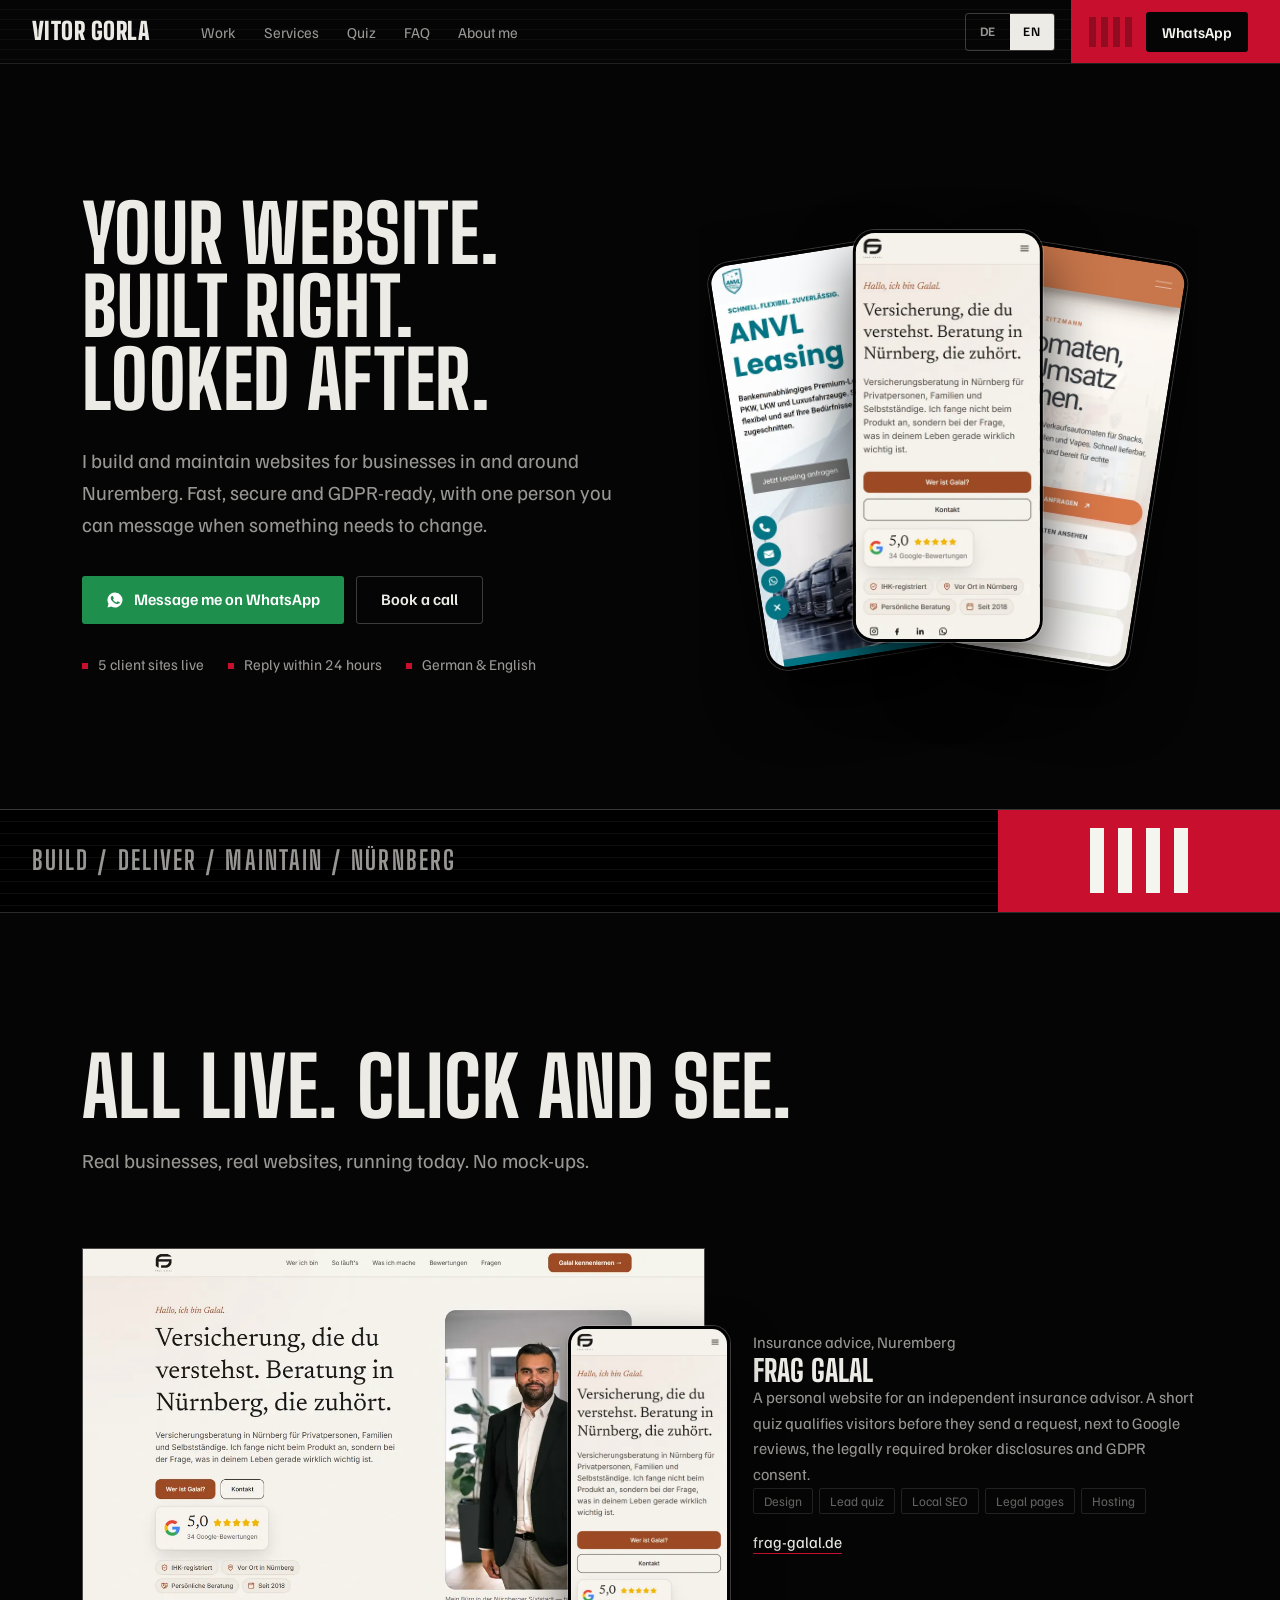
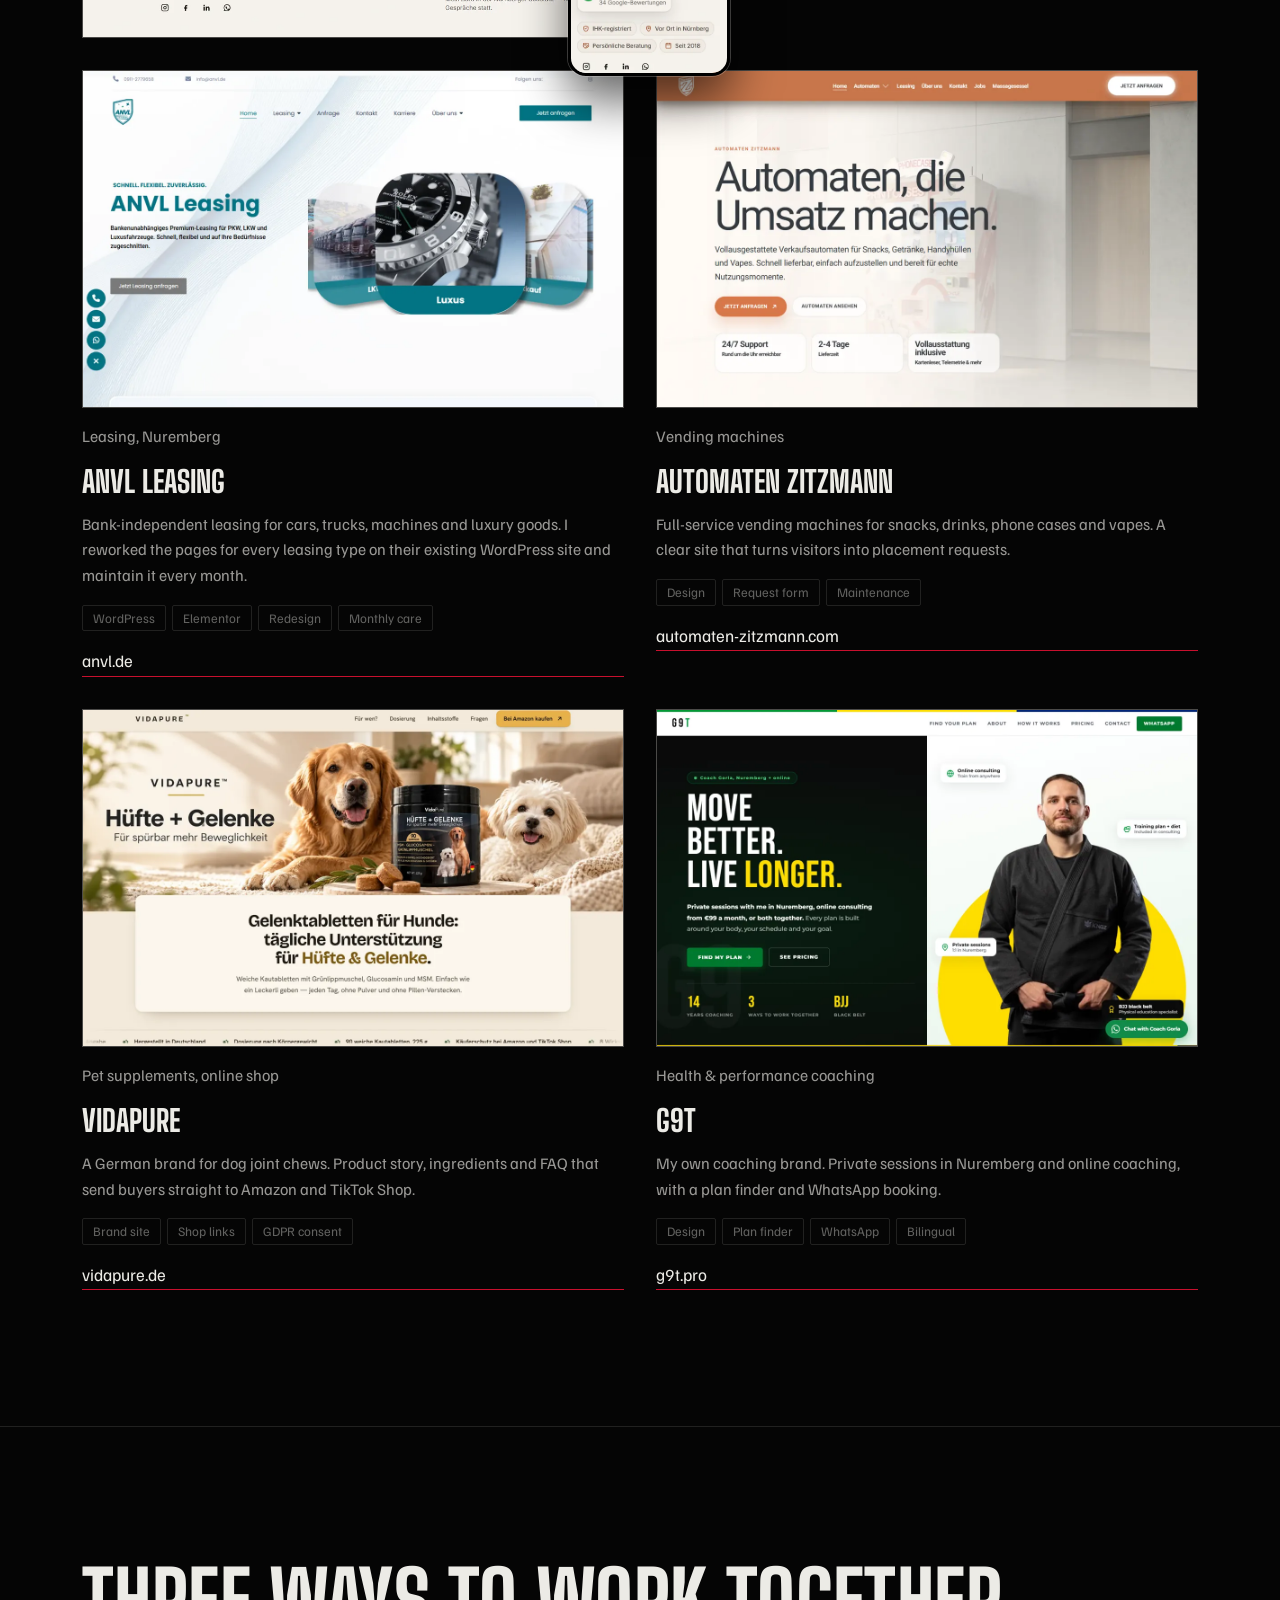
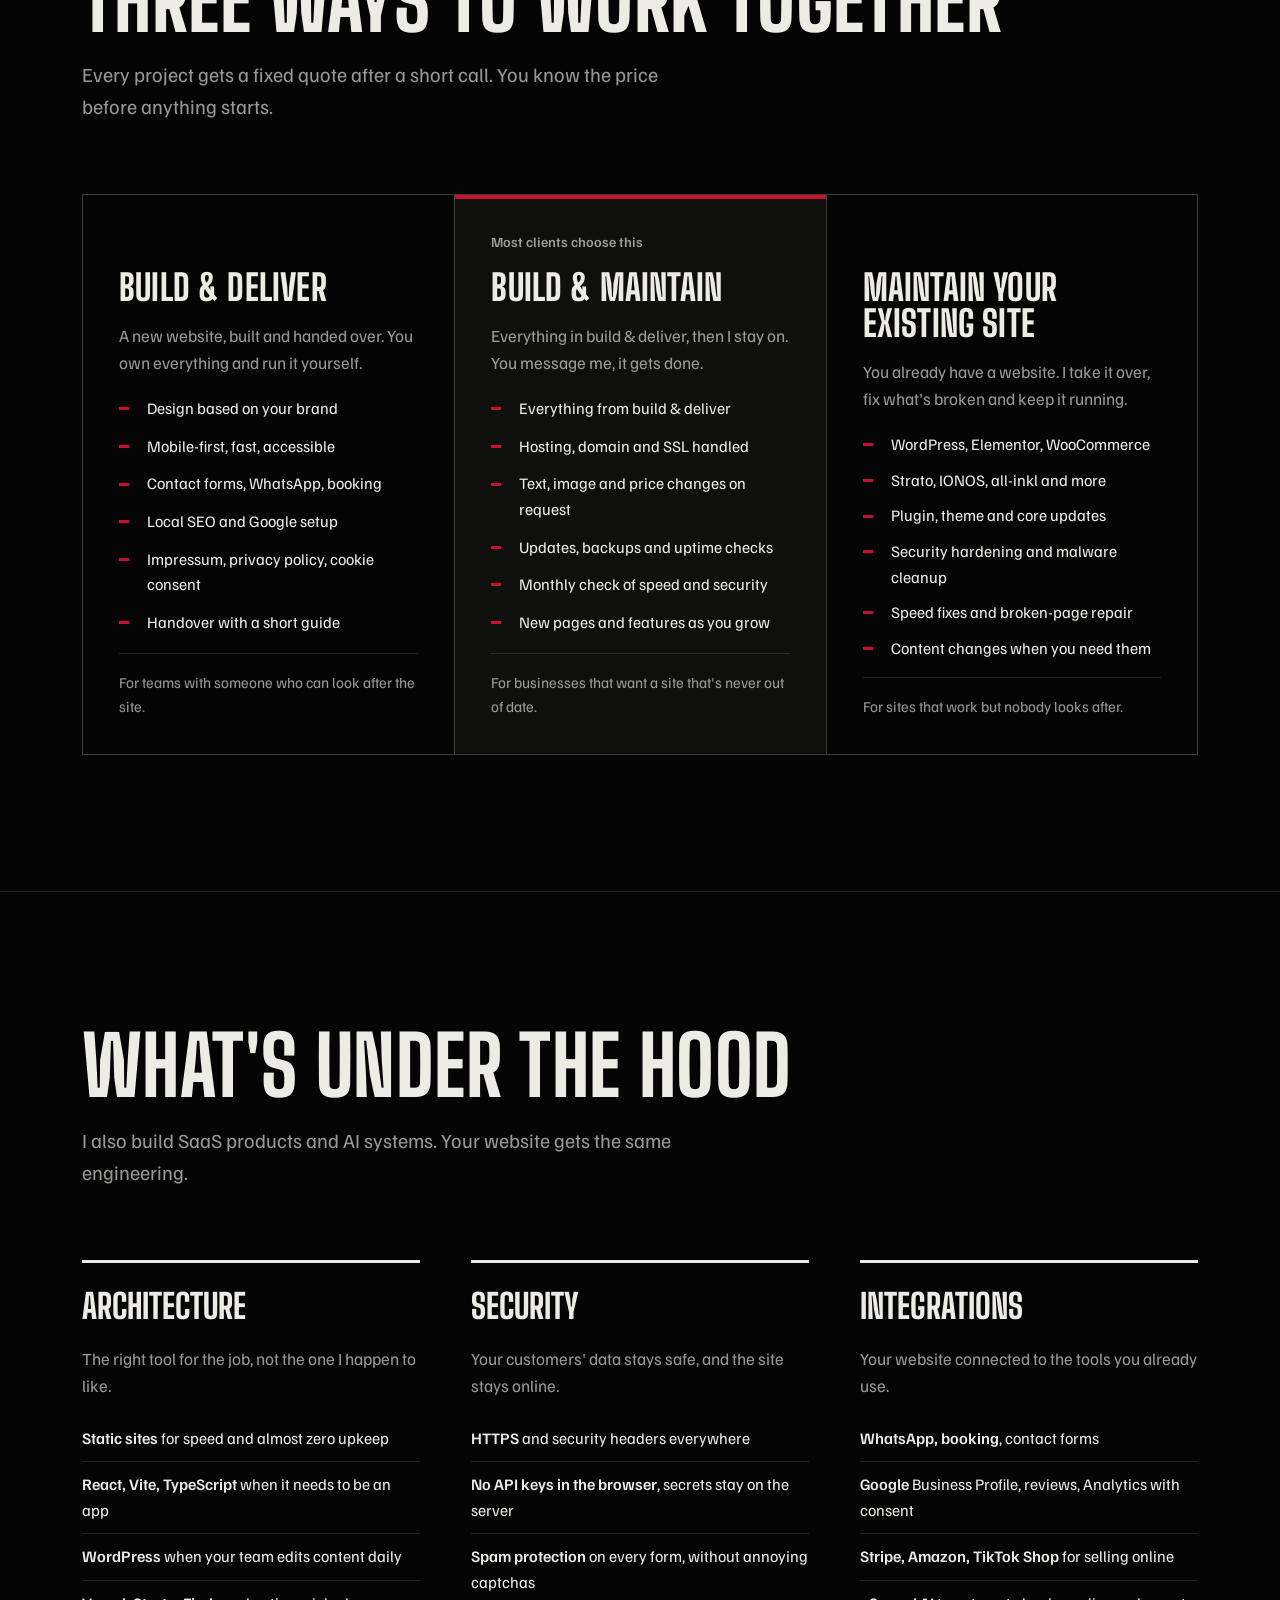
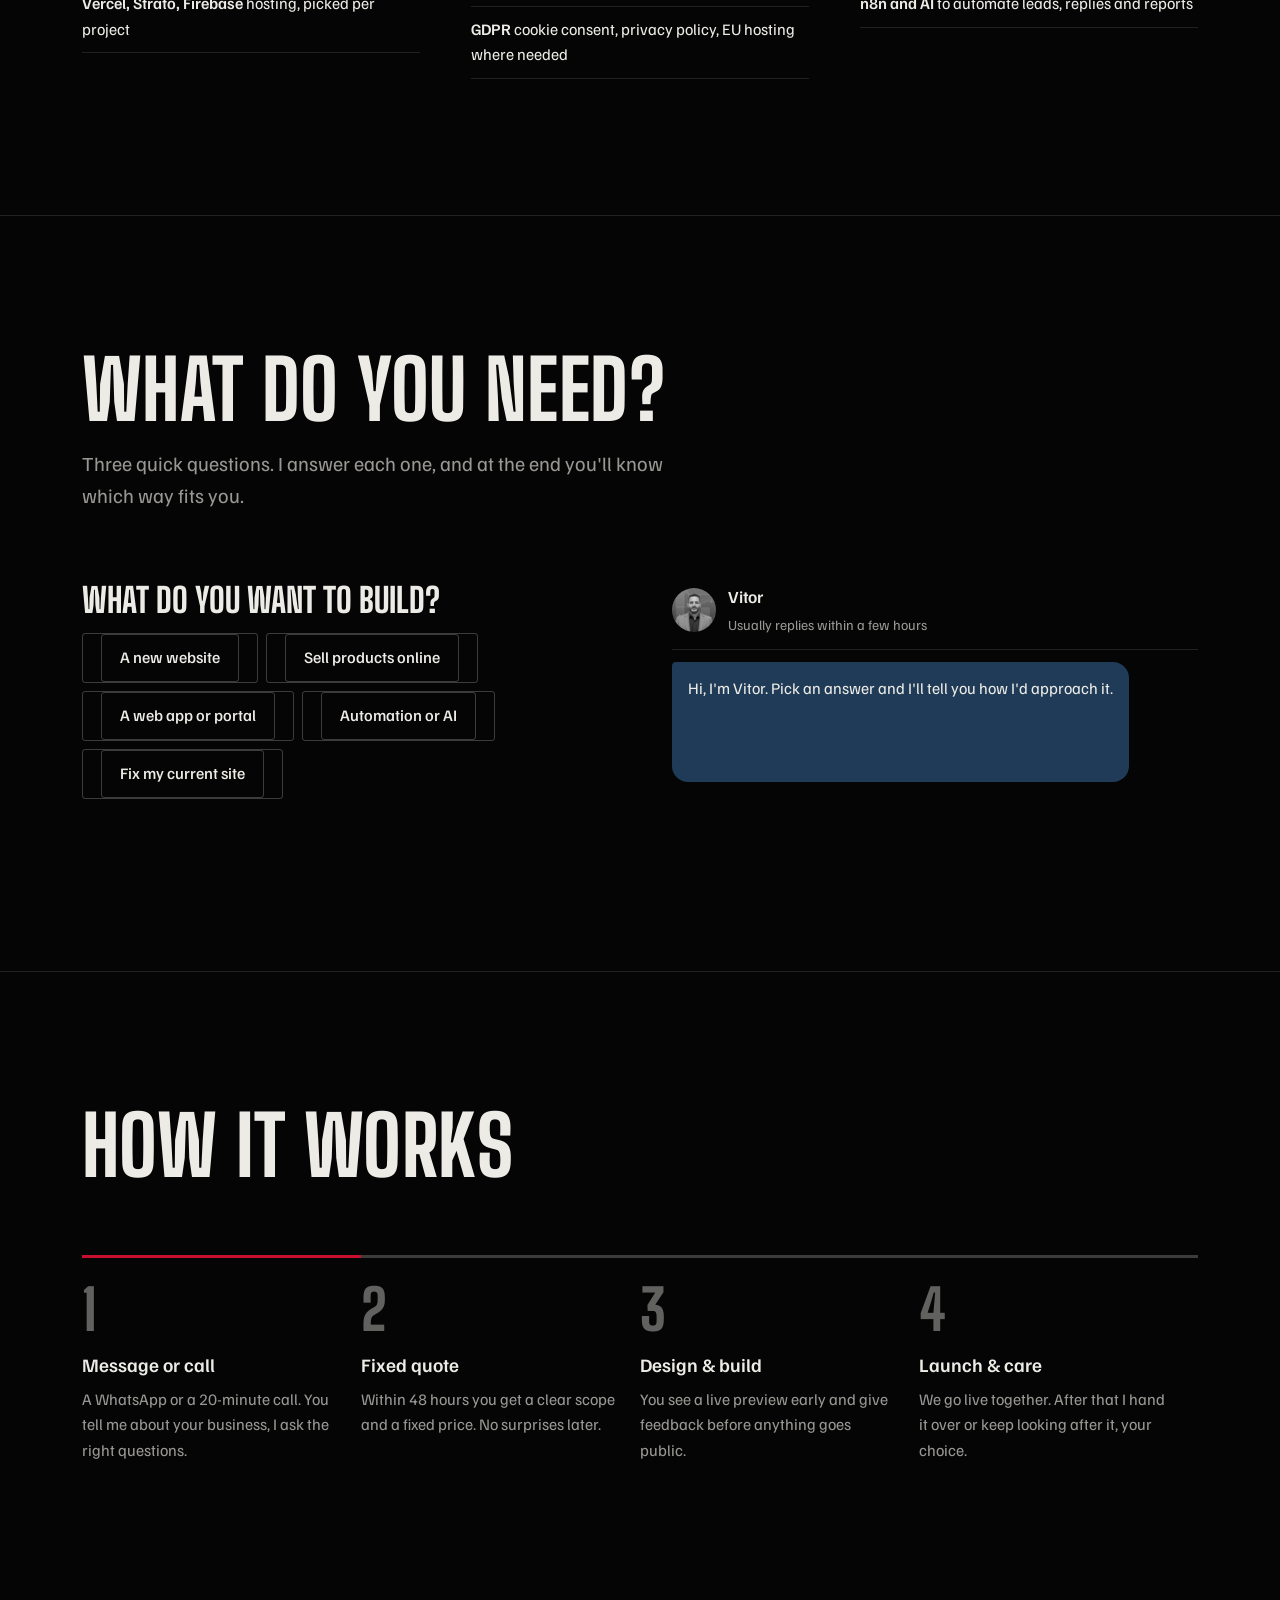
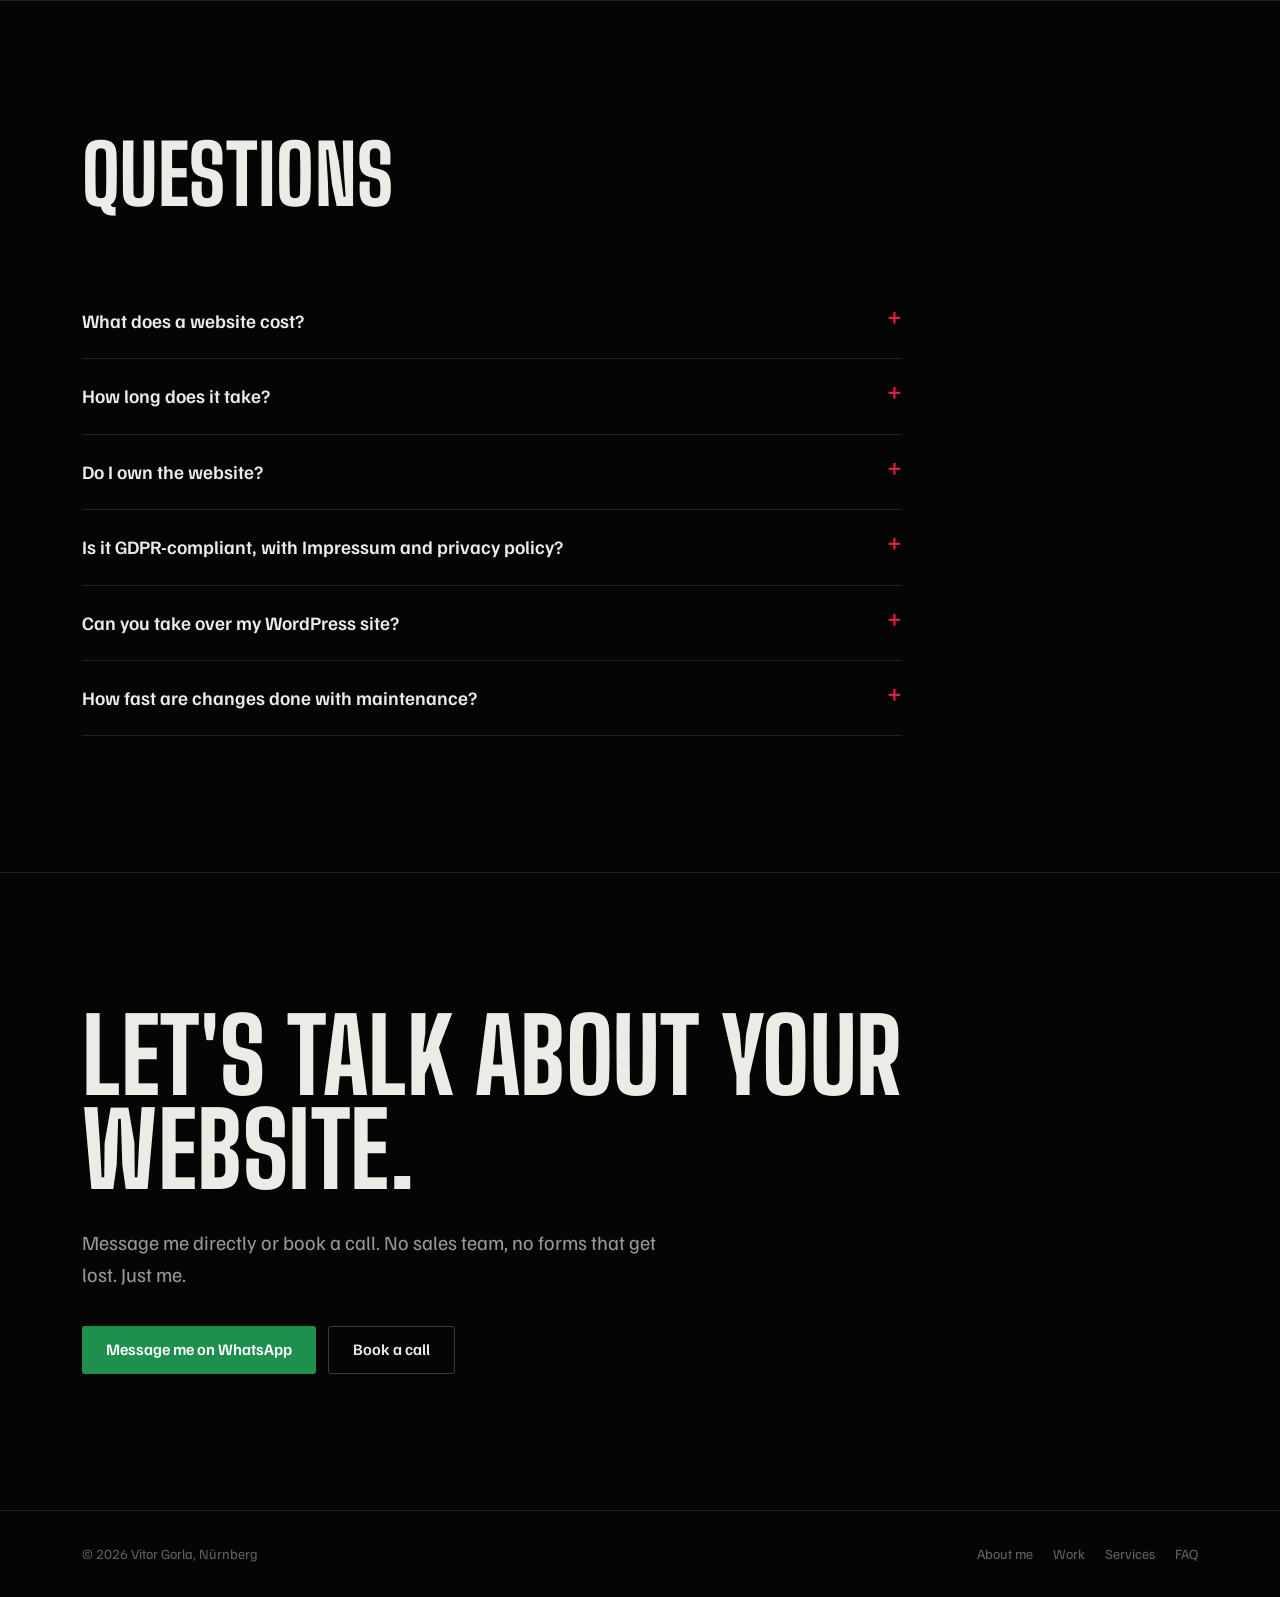
==== services.html @ 832d1bd7 "feat: black belt redesign + bilingual services page - New design system (assets/site.css): belt nav " ====
<!DOCTYPE html>
<html lang="de" data-title-en="Websites for businesses in Nuremberg · Vitor Gorla" data-title-de="Websites für Unternehmen in Nürnberg · Vitor Gorla">
<head>
  <meta charset="UTF-8">
  <meta name="viewport" content="width=device-width, initial-scale=1.0">
  <title>Websites für Unternehmen in Nürnberg · Vitor Gorla</title>
  <meta name="description" content="Webdesign, Entwicklung und Website-Wartung in Nürnberg. Neue Websites, WordPress-Betreuung, Sicherheit und Integrationen. Direkt per WhatsApp oder Call.">
  <meta property="og:title" content="Websites für Unternehmen in Nürnberg · Vitor Gorla">
  <meta property="og:description" content="Websites bauen, liefern und betreuen. Für lokale Unternehmen in und um Nürnberg.">
  <meta property="og:image" content="https://vgorla99.github.io/assets/work/galal.webp">
  <meta property="og:url" content="https://vgorla99.github.io/services.html">
  <meta name="theme-color" content="#050505">
  <link rel="icon" href="data:image/svg+xml,%3Csvg xmlns=%22http://www.w3.org/2000/svg%22 viewBox=%220 0 32 32%22%3E%3Crect width=%2232%22 height=%2232%22 fill=%22%23050505%22/%3E%3Crect x=%2218%22 width=%2214%22 height=%2232%22 fill=%22%23c8102e%22/%3E%3Crect x=%2221%22 y=%228%22 width=%223%22 height=%2216%22 fill=%22%23f5f5f0%22/%3E%3Crect x=%2226%22 y=%228%22 width=%223%22 height=%2216%22 fill=%22%23f5f5f0%22/%3E%3C/svg%3E">
  <script>try{document.documentElement.lang=localStorage.getItem('lang')||((navigator.language||'').slice(0,2)==='en'?'en':'de')}catch(_){}</script>
  <link rel="preconnect" href="https://fonts.googleapis.com">
  <link rel="preconnect" href="https://fonts.gstatic.com" crossorigin>
  <link href="https://fonts.googleapis.com/css2?family=Big+Shoulders+Display:wght@700;800;900&family=Familjen+Grotesk:wght@400;500;600&display=swap" rel="stylesheet">
  <link rel="stylesheet" href="assets/site.css">
  <script src="assets/site.js" defer></script>
  <script type="application/ld+json">
  {"@context":"https://schema.org","@type":"ProfessionalService","name":"Vitor Gorla · Webdesign & Website-Wartung","url":"https://vgorla99.github.io/services.html","image":"https://vgorla99.github.io/assets/work/galal.webp","areaServed":"Nürnberg","address":{"@type":"PostalAddress","addressLocality":"Nürnberg","addressRegion":"Bayern","addressCountry":"DE"},"founder":{"@type":"Person","name":"Vitor Gorla"},"knowsLanguage":["de","en"],"serviceType":["Webdesign","Webentwicklung","Website-Wartung","WordPress-Betreuung"]}
  </script>
</head>
<body>
<a href="#main" class="skip"><span data-l="en">Skip to content</span><span data-l="de">Zum Inhalt springen</span></a>

<header class="belt-nav">
  <div class="belt-in">
    <a href="index.html" class="logo" aria-label="Vitor Gorla, home"><span class="logo-long">Vitor Gorla</span><span class="logo-short">VG</span></a>
    <nav class="nav-links" aria-label="Main">
      <a href="#proof"><span data-l="en">Work</span><span data-l="de">Arbeiten</span></a>
      <a href="#ways"><span data-l="en">Services</span><span data-l="de">Leistungen</span></a>
      <a href="#quiz-sec">Quiz</a>
      <a href="#faq">FAQ</a>
      <a href="index.html"><span data-l="en">About me</span><span data-l="de">Über mich</span></a>
    </nav>
    <div class="nav-tools">
      <div class="lang" role="group" aria-label="Language / Sprache">
        <button type="button" data-set="de" aria-pressed="false" lang="de">DE</button>
        <button type="button" data-set="en" aria-pressed="false" lang="en">EN</button>
      </div>
      <button class="ham" id="ham" type="button" aria-expanded="false" aria-controls="mobNav" aria-label="Menu"><span></span><span></span><span></span></button>
    </div>
    <div class="bar">
      <div class="stripes" aria-hidden="true"><i></i><i></i><i></i><i></i></div>
      <a href="#contact" class="btn" data-wa>WhatsApp</a>
    </div>
  </div>
</header>

<div class="mob-nav" id="mobNav">
  <a href="#proof"><span data-l="en">Work</span><span data-l="de">Arbeiten</span></a>
  <a href="#ways"><span data-l="en">Services</span><span data-l="de">Leistungen</span></a>
  <a href="#quiz-sec">Quiz</a>
  <a href="#faq">FAQ</a>
  <a href="index.html"><span data-l="en">About me</span><span data-l="de">Über mich</span></a>
  <div class="lang" role="group" aria-label="Language / Sprache">
    <button type="button" data-set="de" aria-pressed="false" lang="de">Deutsch</button>
    <button type="button" data-set="en" aria-pressed="false" lang="en">English</button>
  </div>
</div>

<main id="main">

<!-- HERO -->
<section class="svc-hero" aria-labelledby="hero-h">
  <div class="wrap svc-hero-grid">
    <div>
      <h1 class="h1 rise" id="hero-h">
        <span><span data-l="en">Your website.</span><span data-l="de">Deine Website.</span></span>
        <span><span data-l="en">Built right.</span><span data-l="de">Richtig gebaut.</span></span>
        <span><span data-l="en">Looked after.</span><span data-l="de">Gut betreut.</span></span>
      </h1>
      <p class="lead">
        <span data-l="en">I build and maintain websites for businesses in and around Nuremberg. Fast, secure and GDPR-ready, with one person you can message when something needs to change.</span>
        <span data-l="de">Ich baue und betreue Websites für Unternehmen in und um Nürnberg. Schnell, sicher und DSGVO-konform, mit einem festen Ansprechpartner, dem du einfach schreibst, wenn sich etwas ändern soll.</span>
      </p>
      <div class="btn-row">
        <a href="#contact" class="btn btn--wa" data-wa>
          <svg viewBox="0 0 24 24" fill="currentColor" aria-hidden="true"><path d="M12 2a10 10 0 0 0-8.6 15.1L2 22l5-1.3A10 10 0 1 0 12 2Zm5.3 14.1c-.2.6-1.3 1.2-1.8 1.3-.5.1-1 .1-3.3-.8-2.8-1.1-4.5-4-4.7-4.2-.1-.2-1.1-1.5-1.1-2.9s.7-2.1 1-2.4c.3-.3.6-.3.8-.3h.6c.2 0 .4 0 .6.5l.9 2.1c.1.2.1.4 0 .6l-.4.6-.4.4c-.1.2-.3.3-.1.6.2.3.8 1.3 1.7 2.1 1.2 1 2.1 1.4 2.4 1.5.3.1.5.1.7-.1l.9-1.1c.2-.3.4-.2.7-.1l2 .9c.3.2.5.2.6.4.1.1.1.7-.1 1.3Z"/></svg>
          <span data-l="en">Message me on WhatsApp</span><span data-l="de">Schreib mir auf WhatsApp</span>
        </a>
        <a href="#contact" class="btn btn--line" data-book><span data-l="en">Book a call</span><span data-l="de">Call buchen</span></a>
      </div>
      <ul class="trust">
        <li><span data-l="en">5 client sites live</span><span data-l="de">5 Kundenseiten live</span></li>
        <li><span data-l="en">Reply within 24 hours</span><span data-l="de">Antwort in 24 Stunden</span></li>
        <li><span data-l="en">German &amp; English</span><span data-l="de">Deutsch &amp; Englisch</span></li>
      </ul>
    </div>
    <div class="fan" aria-hidden="true">
      <figure><img src="assets/work/anvl-m.webp" alt="" width="390" height="844"></figure>
      <figure><img src="assets/work/galal-m.webp" alt="" width="390" height="844"></figure>
      <figure><img src="assets/work/zitzmann-m.webp" alt="" width="390" height="844"></figure>
    </div>
  </div>
</section>

<div class="band" aria-hidden="true">
  <span class="band-text"><span data-l="en">Build / Deliver / Maintain / Nürnberg</span><span data-l="de">Bauen / Liefern / Betreuen / Nürnberg</span></span>
  <span class="band-bar"><i></i><i></i><i></i><i></i></span>
</div>

<!-- PROOF -->
<section class="sec" id="proof" aria-labelledby="proof-h">
  <div class="wrap">
    <div class="sec-head">
      <h2 class="h2" id="proof-h"><span data-l="en">All live. Click and see.</span><span data-l="de">Alles live. Klick rein.</span></h2>
      <p class="lead"><span data-l="en">Real businesses, real websites, running today. No mock-ups.</span><span data-l="de">Echte Unternehmen, echte Websites, heute online. Keine Mock-ups.</span></p>
    </div>

    <div class="proof">
      <article class="case case--wide">
        <a href="https://frag-galal.de" target="_blank" rel="noopener noreferrer" class="shot" aria-label="frag-galal.de (opens in a new tab)">
          <div class="shot-frame"><img src="assets/work/galal.webp" alt="frag-galal.de: Versicherung, die du verstehst. Beratung in Nürnberg, die zuhört." width="1200" height="750" loading="lazy"></div>
          <div class="shot-phone"><img src="assets/work/galal-m.webp" alt="" width="390" height="844" loading="lazy"></div>
        </a>
        <div>
          <p class="case-meta"><span data-l="en">Insurance advice, Nuremberg</span><span data-l="de">Versicherungsberatung, Nürnberg</span></p>
          <h3>Frag Galal</h3>
          <p><span data-l="en">A personal website for an independent insurance advisor. A short quiz qualifies visitors before they send a request, next to Google reviews, the legally required broker disclosures and GDPR consent.</span><span data-l="de">Eine persönliche Website für einen Versicherungsberater. Ein kurzes Quiz qualifiziert Besucher, bevor sie anfragen, dazu Google-Bewertungen, die Pflichtangaben für Vermittler und DSGVO-Consent.</span></p>
          <ul class="case-did"><li>Design</li><li><span data-l="en">Lead quiz</span><span data-l="de">Lead-Quiz</span></li><li>Local SEO</li><li><span data-l="en">Legal pages</span><span data-l="de">Rechtstexte</span></li><li>Hosting</li></ul>
          <p style="margin-top:16px"><a href="https://frag-galal.de" target="_blank" rel="noopener noreferrer" class="text-link">frag-galal.de</a></p>
        </div>
      </article>

      <article class="case">
        <a href="https://www.anvl.de" target="_blank" rel="noopener noreferrer" aria-label="anvl.de (opens in a new tab)">
          <div class="shot-frame"><img src="assets/work/anvl.webp" alt="anvl.de: ANVL Leasing, schnell, flexibel, zuverlässig" width="1200" height="750" loading="lazy"></div>
        </a>
        <p class="case-meta"><span data-l="en">Leasing, Nuremberg</span><span data-l="de">Leasing, Nürnberg</span></p>
        <h3>ANVL Leasing</h3>
        <p><span data-l="en">Bank-independent leasing for cars, trucks, machines and luxury goods. I reworked the pages for every leasing type on their existing WordPress site and maintain it every month.</span><span data-l="de">Bankenunabhängiges Leasing für PKW, LKW, Maschinen und Luxusgüter. Ich habe die Seiten für jede Leasingart auf ihrer bestehenden WordPress-Seite überarbeitet und betreue sie monatlich.</span></p>
        <ul class="case-did"><li>WordPress</li><li>Elementor</li><li>Redesign</li><li><span data-l="en">Monthly care</span><span data-l="de">Monatliche Wartung</span></li></ul>
        <a href="https://www.anvl.de" target="_blank" rel="noopener noreferrer" class="text-link">anvl.de</a>
      </article>

      <article class="case">
        <a href="https://www.automaten-zitzmann.com" target="_blank" rel="noopener noreferrer" aria-label="automaten-zitzmann.com (opens in a new tab)">
          <div class="shot-frame"><img src="assets/work/zitzmann.webp" alt="automaten-zitzmann.com: Automaten, die Umsatz machen" width="1200" height="750" loading="lazy"></div>
        </a>
        <p class="case-meta"><span data-l="en">Vending machines</span><span data-l="de">Verkaufsautomaten</span></p>
        <h3>Automaten Zitzmann</h3>
        <p><span data-l="en">Full-service vending machines for snacks, drinks, phone cases and vapes. A clear site that turns visitors into placement requests.</span><span data-l="de">Vollausgestattete Verkaufsautomaten für Snacks, Getränke, Handyhüllen und Vapes. Eine klare Seite, die Besucher zu Standort-Anfragen macht.</span></p>
        <ul class="case-did"><li>Design</li><li><span data-l="en">Request form</span><span data-l="de">Anfrageformular</span></li><li><span data-l="en">Maintenance</span><span data-l="de">Wartung</span></li></ul>
        <a href="https://www.automaten-zitzmann.com" target="_blank" rel="noopener noreferrer" class="text-link">automaten-zitzmann.com</a>
      </article>

      <article class="case">
        <a href="https://vidapure.de" target="_blank" rel="noopener noreferrer" aria-label="vidapure.de (opens in a new tab)">
          <div class="shot-frame"><img src="assets/work/vidapure.webp" alt="vidapure.de: Hüfte und Gelenke, Gelenktabletten für Hunde" width="1200" height="750" loading="lazy"></div>
        </a>
        <p class="case-meta"><span data-l="en">Pet supplements, online shop</span><span data-l="de">Tierbedarf, Onlinehandel</span></p>
        <h3>VidaPure</h3>
        <p><span data-l="en">A German brand for dog joint chews. Product story, ingredients and FAQ that send buyers straight to Amazon and TikTok Shop.</span><span data-l="de">Eine deutsche Marke für Gelenk-Kautabletten für Hunde. Produktstory, Inhaltsstoffe und FAQ, die Käufer direkt zu Amazon und TikTok Shop führen.</span></p>
        <ul class="case-did"><li><span data-l="en">Brand site</span><span data-l="de">Markenseite</span></li><li><span data-l="en">Shop links</span><span data-l="de">Shop-Anbindung</span></li><li><span data-l="en">GDPR consent</span><span data-l="de">DSGVO-Consent</span></li></ul>
        <a href="https://vidapure.de" target="_blank" rel="noopener noreferrer" class="text-link">vidapure.de</a>
      </article>

      <article class="case">
        <a href="https://g9t.pro" target="_blank" rel="noopener noreferrer" aria-label="g9t.pro (opens in a new tab)">
          <div class="shot-frame"><img src="assets/work/g9t.webp" alt="g9t.pro: Move better. Live longer." width="1200" height="750" loading="lazy"></div>
        </a>
        <p class="case-meta"><span data-l="en">Health &amp; performance coaching</span><span data-l="de">Gesundheits- &amp; Performance-Coaching</span></p>
        <h3>G9T</h3>
        <p><span data-l="en">My own coaching brand. Private sessions in Nuremberg and online coaching, with a plan finder and WhatsApp booking.</span><span data-l="de">Meine eigene Coaching-Marke. Personal Training in Nürnberg und Online-Coaching, mit Plan-Finder und Buchung per WhatsApp.</span></p>
        <ul class="case-did"><li>Design</li><li><span data-l="en">Plan finder</span><span data-l="de">Plan-Finder</span></li><li>WhatsApp</li><li><span data-l="en">Bilingual</span><span data-l="de">Zweisprachig</span></li></ul>
        <a href="https://g9t.pro" target="_blank" rel="noopener noreferrer" class="text-link">g9t.pro</a>
      </article>
    </div>
  </div>
</section>

<!-- THREE WAYS TO WORK -->
<section class="sec" id="ways" aria-labelledby="ways-h">
  <div class="wrap">
    <div class="sec-head">
      <h2 class="h2" id="ways-h"><span data-l="en">Three ways to work together</span><span data-l="de">Drei Wege der Zusammenarbeit</span></h2>
      <p class="lead"><span data-l="en">Every project gets a fixed quote after a short call. You know the price before anything starts.</span><span data-l="de">Jedes Projekt bekommt nach einem kurzen Call ein festes Angebot. Du kennst den Preis, bevor es losgeht.</span></p>
    </div>
    <div class="ways">
      <article class="way">
        <p class="way-tag"></p>
        <h3 class="h3"><span data-l="en">Build &amp; deliver</span><span data-l="de">Bauen &amp; übergeben</span></h3>
        <p><span data-l="en">A new website, built and handed over. You own everything and run it yourself.</span><span data-l="de">Eine neue Website, gebaut und übergeben. Alles gehört dir, du betreibst sie selbst.</span></p>
        <ul>
          <li><span data-l="en">Design based on your brand</span><span data-l="de">Design passend zu deiner Marke</span></li>
          <li><span data-l="en">Mobile-first, fast, accessible</span><span data-l="de">Mobil zuerst, schnell, barrierearm</span></li>
          <li><span data-l="en">Contact forms, WhatsApp, booking</span><span data-l="de">Kontaktformulare, WhatsApp, Buchung</span></li>
          <li><span data-l="en">Local SEO and Google setup</span><span data-l="de">Local SEO und Google-Einrichtung</span></li>
          <li><span data-l="en">Impressum, privacy policy, cookie consent</span><span data-l="de">Impressum, Datenschutz, Cookie-Consent</span></li>
          <li><span data-l="en">Handover with a short guide</span><span data-l="de">Übergabe mit kurzer Anleitung</span></li>
        </ul>
        <p class="way-for"><span data-l="en">For teams with someone who can look after the site.</span><span data-l="de">Für Teams, in denen sich jemand um die Seite kümmern kann.</span></p>
      </article>
      <article class="way way--main">
        <p class="way-tag"><span data-l="en">Most clients choose this</span><span data-l="de">Wählen die meisten Kunden</span></p>
        <h3 class="h3"><span data-l="en">Build &amp; maintain</span><span data-l="de">Bauen &amp; betreuen</span></h3>
        <p><span data-l="en">Everything in build &amp; deliver, then I stay on. You message me, it gets done.</span><span data-l="de">Alles aus Bauen &amp; übergeben, danach bleibe ich dran. Du schreibst mir, es wird erledigt.</span></p>
        <ul>
          <li><span data-l="en">Everything from build &amp; deliver</span><span data-l="de">Alles aus Bauen &amp; übergeben</span></li>
          <li><span data-l="en">Hosting, domain and SSL handled</span><span data-l="de">Hosting, Domain und SSL inklusive</span></li>
          <li><span data-l="en">Text, image and price changes on request</span><span data-l="de">Text-, Bild- und Preisänderungen auf Zuruf</span></li>
          <li><span data-l="en">Updates, backups and uptime checks</span><span data-l="de">Updates, Backups und Uptime-Monitoring</span></li>
          <li><span data-l="en">Monthly check of speed and security</span><span data-l="de">Monatlicher Check von Speed und Sicherheit</span></li>
          <li><span data-l="en">New pages and features as you grow</span><span data-l="de">Neue Seiten und Funktionen, wenn du wächst</span></li>
        </ul>
        <p class="way-for"><span data-l="en">For businesses that want a site that's never out of date.</span><span data-l="de">Für Unternehmen, deren Seite nie veraltet sein soll.</span></p>
      </article>
      <article class="way">
        <p class="way-tag"></p>
        <h3 class="h3"><span data-l="en">Maintain your existing site</span><span data-l="de">Bestehende Seite betreuen</span></h3>
        <p><span data-l="en">You already have a website. I take it over, fix what's broken and keep it running.</span><span data-l="de">Du hast schon eine Website. Ich übernehme sie, repariere, was kaputt ist, und halte sie am Laufen.</span></p>
        <ul>
          <li>WordPress, Elementor, WooCommerce</li>
          <li><span data-l="en">Strato, IONOS, all-inkl and more</span><span data-l="de">Strato, IONOS, all-inkl und mehr</span></li>
          <li><span data-l="en">Plugin, theme and core updates</span><span data-l="de">Plugin-, Theme- und Core-Updates</span></li>
          <li><span data-l="en">Security hardening and malware cleanup</span><span data-l="de">Absicherung und Malware-Bereinigung</span></li>
          <li><span data-l="en">Speed fixes and broken-page repair</span><span data-l="de">Speed-Optimierung und Fehlerbehebung</span></li>
          <li><span data-l="en">Content changes when you need them</span><span data-l="de">Inhaltsänderungen, wann du sie brauchst</span></li>
        </ul>
        <p class="way-for"><span data-l="en">For sites that work but nobody looks after.</span><span data-l="de">Für Seiten, die laufen, um die sich aber keiner kümmert.</span></p>
      </article>
    </div>
  </div>
</section>

<!-- KNOW-HOW -->
<section class="sec" id="knowhow" aria-labelledby="know-h">
  <div class="wrap">
    <div class="sec-head">
      <h2 class="h2" id="know-h"><span data-l="en">What's under the hood</span><span data-l="de">Was unter der Haube steckt</span></h2>
      <p class="lead"><span data-l="en">I also build SaaS products and AI systems. Your website gets the same engineering.</span><span data-l="de">Ich baue auch SaaS-Produkte und KI-Systeme. Deine Website bekommt dieselbe Technik.</span></p>
    </div>
    <div class="know">
      <div>
        <h3><span data-l="en">Architecture</span><span data-l="de">Architektur</span></h3>
        <p><span data-l="en">The right tool for the job, not the one I happen to like.</span><span data-l="de">Das richtige Werkzeug für den Job, nicht das, das ich zufällig mag.</span></p>
        <ul>
          <li><b><span data-l="en">Static sites</span><span data-l="de">Statische Seiten</span></b> <span data-l="en">for speed and almost zero upkeep</span><span data-l="de">für Tempo und fast null Pflegeaufwand</span></li>
          <li><b>React, Vite, TypeScript</b> <span data-l="en">when it needs to be an app</span><span data-l="de">wenn es eine App sein muss</span></li>
          <li><b>WordPress</b> <span data-l="en">when your team edits content daily</span><span data-l="de">wenn dein Team täglich Inhalte pflegt</span></li>
          <li><b>Vercel, Strato, Firebase</b> <span data-l="en">hosting, picked per project</span><span data-l="de">Hosting, passend zum Projekt</span></li>
        </ul>
      </div>
      <div>
        <h3><span data-l="en">Security</span><span data-l="de">Sicherheit</span></h3>
        <p><span data-l="en">Your customers' data stays safe, and the site stays online.</span><span data-l="de">Die Daten deiner Kunden bleiben sicher und die Seite bleibt online.</span></p>
        <ul>
          <li><b>HTTPS</b> <span data-l="en">and security headers everywhere</span><span data-l="de">und Security-Header überall</span></li>
          <li><b><span data-l="en">No API keys in the browser</span><span data-l="de">Keine API-Keys im Browser</span></b>, <span data-l="en">secrets stay on the server</span><span data-l="de">Secrets bleiben auf dem Server</span></li>
          <li><b><span data-l="en">Spam protection</span><span data-l="de">Spamschutz</span></b> <span data-l="en">on every form, without annoying captchas</span><span data-l="de">auf jedem Formular, ohne nervige Captchas</span></li>
          <li><b><span data-l="en">GDPR</span><span data-l="de">DSGVO</span></b> <span data-l="en">cookie consent, privacy policy, EU hosting where needed</span><span data-l="de">Cookie-Consent, Datenschutz, EU-Hosting wo nötig</span></li>
        </ul>
      </div>
      <div>
        <h3><span data-l="en">Integrations</span><span data-l="de">Integrationen</span></h3>
        <p><span data-l="en">Your website connected to the tools you already use.</span><span data-l="de">Deine Website verbunden mit den Tools, die du schon nutzt.</span></p>
        <ul>
          <li><b>WhatsApp, <span data-l="en">booking</span><span data-l="de">Terminbuchung</span></b>, <span data-l="en">contact forms</span><span data-l="de">Kontaktformulare</span></li>
          <li><b>Google</b> <span data-l="en">Business Profile, reviews, Analytics with consent</span><span data-l="de">Unternehmensprofil, Bewertungen, Analytics mit Consent</span></li>
          <li><b>Stripe, Amazon, TikTok Shop</b> <span data-l="en">for selling online</span><span data-l="de">für den Online-Verkauf</span></li>
          <li><b>n8n <span data-l="en">and AI</span><span data-l="de">und KI</span></b> <span data-l="en">to automate leads, replies and reports</span><span data-l="de">für automatische Leads, Antworten und Reports</span></li>
        </ul>
      </div>
    </div>
  </div>
</section>

<!-- QUIZ -->
<section class="sec" id="quiz-sec" aria-labelledby="quiz-h">
  <div class="wrap">
    <div class="sec-head">
      <h2 class="h2" id="quiz-h"><span data-l="en">What do you need?</span><span data-l="de">Was brauchst du?</span></h2>
      <p class="lead"><span data-l="en">Three quick questions. I answer each one, and at the end you'll know which way fits you.</span><span data-l="de">Drei kurze Fragen. Ich antworte auf jede, und am Ende weißt du, welcher Weg zu dir passt.</span></p>
    </div>
    <div class="quiz">
      <form id="quiz" onsubmit="return false">
        <div class="q-step" data-key="goal">
          <fieldset>
            <legend><span data-l="en">What do you want to build?</span><span data-l="de">Was möchtest du bauen?</span></legend>
            <div class="opts">
              <label class="opt"><input type="radio" name="goal" value="site"><span><span data-l="en">A new website</span><span data-l="de">Eine neue Website</span></span></label>
              <label class="opt"><input type="radio" name="goal" value="shop"><span><span data-l="en">Sell products online</span><span data-l="de">Produkte online verkaufen</span></span></label>
              <label class="opt"><input type="radio" name="goal" value="app"><span><span data-l="en">A web app or portal</span><span data-l="de">Eine Web-App oder ein Portal</span></span></label>
              <label class="opt"><input type="radio" name="goal" value="auto"><span><span data-l="en">Automation or AI</span><span data-l="de">Automatisierung oder KI</span></span></label>
              <label class="opt"><input type="radio" name="goal" value="fix"><span><span data-l="en">Fix my current site</span><span data-l="de">Meine Seite reparieren</span></span></label>
            </div>
          </fieldset>
        </div>
        <div class="q-step" data-key="site" hidden>
          <fieldset>
            <legend><span data-l="en">Do you have a website today?</span><span data-l="de">Hast du heute eine Website?</span></legend>
            <div class="opts">
              <label class="opt"><input type="radio" name="site" value="none"><span><span data-l="en">No, not yet</span><span data-l="de">Nein, noch nicht</span></span></label>
              <label class="opt"><input type="radio" name="site" value="wp"><span><span data-l="en">Yes, on WordPress</span><span data-l="de">Ja, mit WordPress</span></span></label>
              <label class="opt"><input type="radio" name="site" value="builder"><span><span data-l="en">Yes, Wix, Jimdo or similar</span><span data-l="de">Ja, Wix, Jimdo o. ä.</span></span></label>
              <label class="opt"><input type="radio" name="site" value="custom"><span><span data-l="en">Yes, custom built</span><span data-l="de">Ja, individuell gebaut</span></span></label>
            </div>
          </fieldset>
        </div>
        <div class="q-step" data-key="care" hidden>
          <fieldset>
            <legend><span data-l="en">Do you need ongoing maintenance?</span><span data-l="de">Brauchst du laufende Betreuung?</span></legend>
            <div class="opts">
              <label class="opt"><input type="radio" name="care" value="yes"><span><span data-l="en">Yes, look after it for me</span><span data-l="de">Ja, kümmer dich darum</span></span></label>
              <label class="opt"><input type="radio" name="care" value="no"><span><span data-l="en">No, we'll run it ourselves</span><span data-l="de">Nein, machen wir selbst</span></span></label>
              <label class="opt"><input type="radio" name="care" value="unsure"><span><span data-l="en">Not sure yet</span><span data-l="de">Weiß ich noch nicht</span></span></label>
            </div>
          </fieldset>
        </div>
      </form>

      <div class="chat" aria-live="polite">
        <div class="chat-head">
          <img src="assets/vitor.webp" alt="" width="44" height="44" loading="lazy">
          <div><strong>Vitor</strong><span data-l="en">Usually replies within a few hours</span><span data-l="de">Antwortet meist in wenigen Stunden</span></div>
        </div>
        <div class="msgs" id="msgs"></div>
        <div class="quiz-cta" id="quizCta" hidden>
          <a href="#contact" class="btn btn--wa" data-wa data-wa-quiz><span data-l="en">Send my answers on WhatsApp</span><span data-l="de">Antworten per WhatsApp senden</span></a>
          <a href="#contact" class="btn btn--line" data-book><span data-l="en">Book a 20-minute call</span><span data-l="de">20-Minuten-Call buchen</span></a>
        </div>
      </div>
    </div>

    <!-- Quiz replies: cloned into the chat by site.js -->
    <div id="replies" hidden>
      <p data-reply="hello" data-l="en">Hi, I'm Vitor. Pick an answer and I'll tell you how I'd approach it.</p>
      <p data-reply="hello" data-l="de">Hi, ich bin Vitor. Wähl eine Antwort und ich sag dir, wie ich das angehen würde.</p>

      <p data-reply="goal-site" data-l="en">Good choice. A clear, fast website that ranks locally and turns visitors into calls is what I build most. Most sites are live in 2 to 4 weeks.</p>
      <p data-reply="goal-site" data-l="de">Gute Wahl. Eine klare, schnelle Website, die lokal gefunden wird und Besucher zu Anfragen macht, baue ich am häufigsten. Die meisten Seiten sind in 2 bis 4 Wochen live.</p>
      <p data-reply="goal-shop" data-l="en">Selling online works best when the store fits the product. I connect your site to Stripe, Shopify, Amazon or TikTok Shop, like I did for VidaPure.</p>
      <p data-reply="goal-shop" data-l="de">Online-Verkauf klappt am besten, wenn der Shop zum Produkt passt. Ich binde deine Seite an Stripe, Shopify, Amazon oder TikTok Shop an, so wie bei VidaPure.</p>
      <p data-reply="goal-app" data-l="en">That's my home turf. I build SaaS apps with React, TypeScript and secure backends, like OktaHub. Logins, payments and dashboards included.</p>
      <p data-reply="goal-app" data-l="de">Das ist mein Heimspiel. Ich baue SaaS-Apps mit React, TypeScript und sicheren Backends, wie OktaHub. Logins, Zahlungen und Dashboards inklusive.</p>
      <p data-reply="goal-auto" data-l="en">Love it. With n8n and AI I automate the repetitive work: lead follow-ups, WhatsApp replies, reports. Your website becomes the start of that system.</p>
      <p data-reply="goal-auto" data-l="de">Sehr gut. Mit n8n und KI automatisiere ich die wiederkehrende Arbeit: Lead-Follow-ups, WhatsApp-Antworten, Reports. Deine Website wird der Start dieses Systems.</p>
      <p data-reply="goal-fix" data-l="en">No problem. I start with a free check of what's broken, slow or unsafe, then fix it in order of what costs you the most.</p>
      <p data-reply="goal-fix" data-l="de">Kein Problem. Ich starte mit einem kostenlosen Check, was kaputt, langsam oder unsicher ist, und repariere zuerst das, was dich am meisten kostet.</p>

      <p data-reply="site-none" data-l="en">Starting fresh is the easiest path. I'll help with domain, hosting, texts and photos too, so you don't need anyone else.</p>
      <p data-reply="site-none" data-l="de">Neu starten ist der einfachste Weg. Ich helfe auch bei Domain, Hosting, Texten und Fotos, du brauchst also niemand anderen.</p>
      <p data-reply="site-wp" data-l="en">WordPress is fine. I maintain WordPress and Elementor sites like ANVL Leasing every month. We can keep it and improve it, or move on if it's holding you back.</p>
      <p data-reply="site-wp" data-l="de">WordPress passt. Ich betreue WordPress- und Elementor-Seiten wie ANVL Leasing jeden Monat. Wir können sie behalten und verbessern, oder umziehen, wenn sie dich bremst.</p>
      <p data-reply="site-builder" data-l="en">Builders are a good start but get limiting. I can move your content to a faster site you fully own, without losing your Google ranking.</p>
      <p data-reply="site-builder" data-l="de">Baukästen sind ein guter Start, werden aber schnell eng. Ich ziehe deine Inhalte auf eine schnellere Seite um, die dir ganz gehört, ohne dein Google-Ranking zu verlieren.</p>
      <p data-reply="site-custom" data-l="en">Fine by me. I read existing code quickly and take it over cleanly, whoever built it.</p>
      <p data-reply="site-custom" data-l="de">Kein Problem. Ich arbeite mich schnell in bestehenden Code ein und übernehme ihn sauber, egal wer ihn gebaut hat.</p>

      <p data-reply="care-yes" data-l="en">Then you never have to think about it. Updates, backups, security and changes are on me. You send a WhatsApp, I handle it.</p>
      <p data-reply="care-yes" data-l="de">Dann musst du nie wieder daran denken. Updates, Backups, Sicherheit und Änderungen übernehme ich. Du schickst eine WhatsApp, ich erledige es.</p>
      <p data-reply="care-no" data-l="en">Understood. You get a clean handover and a short guide, and I'm still a message away if something comes up.</p>
      <p data-reply="care-no" data-l="de">Verstanden. Du bekommst eine saubere Übergabe mit kurzer Anleitung, und ich bin trotzdem nur eine Nachricht entfernt, falls etwas ist.</p>
      <p data-reply="care-unsure" data-l="en">That's normal. Most clients start with maintenance for peace of mind. You can cancel monthly, so there's no risk.</p>
      <p data-reply="care-unsure" data-l="de">Ganz normal. Die meisten Kunden starten mit Betreuung, für den ruhigen Kopf. Monatlich kündbar, also ohne Risiko.</p>

      <p data-reply="rec-deliver" data-l="en">My recommendation: build &amp; deliver. Send me your answers and I'll come back with a fixed quote.</p>
      <p data-reply="rec-deliver" data-l="de">Meine Empfehlung: Bauen &amp; übergeben. Schick mir deine Antworten und du bekommst ein festes Angebot.</p>
      <p data-reply="rec-build-maintain" data-l="en">My recommendation: build &amp; maintain. One person for the whole site, now and later. Send me your answers and I'll come back with a fixed quote.</p>
      <p data-reply="rec-build-maintain" data-l="de">Meine Empfehlung: Bauen &amp; betreuen. Ein Ansprechpartner für die ganze Seite, jetzt und später. Schick mir deine Antworten und du bekommst ein festes Angebot.</p>
      <p data-reply="rec-maintain" data-l="en">My recommendation: maintain your existing site. I start with a free check, then you get a clear plan. Send me your answers to get going.</p>
      <p data-reply="rec-maintain" data-l="de">Meine Empfehlung: Bestehende Seite betreuen. Ich starte mit einem kostenlosen Check, dann bekommst du einen klaren Plan. Schick mir deine Antworten und es geht los.</p>
    </div>
  </div>
</section>

<!-- PROCESS -->
<section class="sec" id="process" aria-labelledby="process-h">
  <div class="wrap">
    <div class="sec-head">
      <h2 class="h2" id="process-h"><span data-l="en">How it works</span><span data-l="de">So läuft es ab</span></h2>
    </div>
    <ol class="process">
      <li>
        <h3><span data-l="en">Message or call</span><span data-l="de">Nachricht oder Call</span></h3>
        <p><span data-l="en">A WhatsApp or a 20-minute call. You tell me about your business, I ask the right questions.</span><span data-l="de">Eine WhatsApp oder ein 20-Minuten-Call. Du erzählst von deinem Unternehmen, ich stelle die richtigen Fragen.</span></p>
      </li>
      <li>
        <h3><span data-l="en">Fixed quote</span><span data-l="de">Festes Angebot</span></h3>
        <p><span data-l="en">Within 48 hours you get a clear scope and a fixed price. No surprises later.</span><span data-l="de">Innerhalb von 48 Stunden bekommst du Umfang und Festpreis. Keine Überraschungen.</span></p>
      </li>
      <li>
        <h3><span data-l="en">Design &amp; build</span><span data-l="de">Design &amp; Umsetzung</span></h3>
        <p><span data-l="en">You see a live preview early and give feedback before anything goes public.</span><span data-l="de">Du siehst früh eine Live-Vorschau und gibst Feedback, bevor etwas online geht.</span></p>
      </li>
      <li>
        <h3><span data-l="en">Launch &amp; care</span><span data-l="de">Launch &amp; Betreuung</span></h3>
        <p><span data-l="en">We go live together. After that I hand it over or keep looking after it, your choice.</span><span data-l="de">Wir gehen gemeinsam live. Danach übergebe ich oder betreue weiter, wie du willst.</span></p>
      </li>
    </ol>
  </div>
</section>

<!-- FAQ -->
<section class="sec" id="faq" aria-labelledby="faq-h">
  <div class="wrap">
    <div class="sec-head">
      <h2 class="h2" id="faq-h"><span data-l="en">Questions</span><span data-l="de">Fragen</span></h2>
    </div>
    <div class="faq">
      <details>
        <summary><span data-l="en">What does a website cost?</span><span data-l="de">Was kostet eine Website?</span></summary>
        <p><span data-l="en">It depends on what you need, so I don't publish fixed prices. After a short call you get a fixed quote within 48 hours, and that's the price you pay.</span><span data-l="de">Das hängt davon ab, was du brauchst, deshalb gibt es hier keine Pauschalpreise. Nach einem kurzen Call bekommst du innerhalb von 48 Stunden ein festes Angebot, und das ist der Preis, den du zahlst.</span></p>
      </details>
      <details>
        <summary><span data-l="en">How long does it take?</span><span data-l="de">Wie lange dauert es?</span></summary>
        <p><span data-l="en">Most business websites are live in 2 to 4 weeks. Bigger projects like shops or web apps get a timeline in the quote.</span><span data-l="de">Die meisten Firmen-Websites sind in 2 bis 4 Wochen live. Größere Projekte wie Shops oder Web-Apps bekommen einen Zeitplan im Angebot.</span></p>
      </details>
      <details>
        <summary><span data-l="en">Do I own the website?</span><span data-l="de">Gehört mir die Website?</span></summary>
        <p><span data-l="en">Yes. Domain, content and code are yours. If you ever want to move on, you get everything.</span><span data-l="de">Ja. Domain, Inhalte und Code gehören dir. Wenn du je wechseln willst, bekommst du alles.</span></p>
      </details>
      <details>
        <summary><span data-l="en">Is it GDPR-compliant, with Impressum and privacy policy?</span><span data-l="de">Ist die Seite DSGVO-konform, mit Impressum und Datenschutz?</span></summary>
        <p><span data-l="en">Yes. Every site gets an Impressum, privacy policy and cookie consent that only loads tracking after a visitor agrees. I'm not a lawyer, so for special cases I recommend a legal text service.</span><span data-l="de">Ja. Jede Seite bekommt Impressum, Datenschutzerklärung und einen Cookie-Consent, der Tracking erst nach Zustimmung lädt. Ich bin kein Anwalt, für Sonderfälle empfehle ich einen Rechtstexte-Dienst.</span></p>
      </details>
      <details>
        <summary><span data-l="en">Can you take over my WordPress site?</span><span data-l="de">Kannst du meine WordPress-Seite übernehmen?</span></summary>
        <p><span data-l="en">Yes. I maintain WordPress and Elementor sites, including updates, security, backups and changes. I start with a free check so you know what state it's in.</span><span data-l="de">Ja. Ich betreue WordPress- und Elementor-Seiten, inklusive Updates, Sicherheit, Backups und Änderungen. Ich starte mit einem kostenlosen Check, damit du weißt, wie es um sie steht.</span></p>
      </details>
      <details>
        <summary><span data-l="en">How fast are changes done with maintenance?</span><span data-l="de">Wie schnell werden Änderungen bei Betreuung umgesetzt?</span></summary>
        <p><span data-l="en">Small changes like texts, images or opening hours are usually done within one working day. Urgent problems get fixed first.</span><span data-l="de">Kleine Änderungen wie Texte, Bilder oder Öffnungszeiten sind meist innerhalb eines Werktags erledigt. Dringende Probleme haben Vorrang.</span></p>
      </details>
    </div>
  </div>
</section>

<!-- FINAL CTA -->
<section class="sec final" id="contact" aria-labelledby="final-h">
  <div class="wrap">
    <h2 class="h1" id="final-h"><span data-l="en">Let's talk about your website.</span><span data-l="de">Lass uns über deine Website reden.</span></h2>
    <p class="lead"><span data-l="en">Message me directly or book a call. No sales team, no forms that get lost. Just me.</span><span data-l="de">Schreib mir direkt oder buch einen Call. Kein Vertrieb, keine Formulare, die verloren gehen. Nur ich.</span></p>
    <div class="btn-row">
      <a href="index.html#contact" class="btn btn--wa" data-wa><span data-l="en">Message me on WhatsApp</span><span data-l="de">Schreib mir auf WhatsApp</span></a>
      <a href="index.html#contact" class="btn btn--line" data-book><span data-l="en">Book a call</span><span data-l="de">Call buchen</span></a>
    </div>
  </div>
</section>

</main>

<footer class="foot">
  <div class="wrap foot-in">
    <span>© <span data-year></span> Vitor Gorla, Nürnberg</span>
    <nav aria-label="Footer">
      <a href="index.html"><span data-l="en">About me</span><span data-l="de">Über mich</span></a>
      <a href="#proof"><span data-l="en">Work</span><span data-l="de">Arbeiten</span></a>
      <a href="#ways"><span data-l="en">Services</span><span data-l="de">Leistungen</span></a>
      <a href="#faq">FAQ</a>
    </nav>
  </div>
</footer>
</body>
</html>
---- assets/site.css ----
/* ═══════════════════════════════════════════
   Vitor Gorla — "Black Belt" design system
   Shared by index.html and services.html
═══════════════════════════════════════════ */
:root {
  --black:   #050505;
  --surface: #0f0f0e;
  --raised:  #171716;
  --gi:      #ecebe6;
  --muted:   rgba(236,235,230,.64);
  --subtle:  rgba(236,235,230,.40);
  --line:    rgba(236,235,230,.12);
  --line-h:  rgba(236,235,230,.24);
  --red:     #c8102e;
  --red-hi:  #e0213f;
  --tape:    #f5f5f0;
  --mat:     #1f3b57;
  --mat-hi:  #2b5078;

  --ff-d: 'Big Shoulders Display', 'Arial Narrow', sans-serif;
  --ff-b: 'Familjen Grotesk', system-ui, sans-serif;

  --nav-h: 64px;
  --max-w: 1180px;
  --gutter: clamp(16px, 4vw, 32px);
  --ease: cubic-bezier(.7,0,.2,1);
  --ease-out: cubic-bezier(.2,.8,.2,1);
  color-scheme: dark;
}

/* ── Language toggle: hide the inactive language ── */
html[lang="de"] [data-l="en"],
html[lang="en"] [data-l="de"] { display: none !important; }

/* ── Cross-page transitions (Chromium/Safari; others just navigate) ── */
@view-transition { navigation: auto; }
.belt-nav { view-transition-name: belt; }

/* ── Reset ── */
*, *::before, *::after { box-sizing: border-box; margin: 0; padding: 0; }
html { scroll-behavior: smooth; -webkit-text-size-adjust: 100%; scroll-padding-top: calc(var(--nav-h) + 16px); }
body {
  font-family: var(--ff-b); font-size: 17px; line-height: 1.6;
  background: var(--black); color: var(--gi);
  overflow-x: hidden; -webkit-font-smoothing: antialiased;
}
a { color: inherit; text-decoration: none; }
img, svg { display: block; max-width: 100%; }
button { font: inherit; color: inherit; cursor: pointer; border: none; background: none; }
ul, ol { list-style: none; }
::selection { background: var(--red); color: var(--tape); }
:focus-visible { outline: 2px solid var(--tape); outline-offset: 3px; border-radius: 2px; }

.skip {
  position: fixed; top: 12px; left: 12px; z-index: 999;
  padding: 8px 16px; background: var(--tape); color: var(--black); font-weight: 600;
  transform: translateY(-200%); transition: transform .15s;
}
.skip:focus { transform: none; }
.sr-only { position: absolute; width: 1px; height: 1px; overflow: hidden; clip: rect(0 0 0 0); white-space: nowrap; }

.wrap { width: 100%; max-width: var(--max-w); margin-inline: auto; padding-inline: var(--gutter); }
.sec { padding-block: clamp(72px, 11vw, 136px); }
.sec + .sec { border-top: 1px solid var(--line); }

/* ── Type ── */
.h1, .h2, .h3 { font-family: var(--ff-d); font-weight: 800; text-transform: uppercase; line-height: .92; letter-spacing: .005em; }
.h1 { font-size: clamp(52px, 9.4vw, 132px); }
.h2 { font-size: clamp(40px, 6.4vw, 84px); margin-bottom: 20px; }
.h3 { font-size: clamp(26px, 3vw, 36px); line-height: 1; }
.lead { font-size: clamp(17px, 1.6vw, 20px); color: var(--muted); max-width: 54ch; }
.sec-head { margin-bottom: clamp(40px, 6vw, 72px); }
.sec-head .lead { margin-top: 4px; }

/* ── Buttons ── */
.btn {
  display: inline-flex; align-items: center; justify-content: center; gap: 10px;
  min-height: 48px; padding: 0 24px;
  font-weight: 600; font-size: 16px; border-radius: 3px;
  transition: background .15s, color .15s, border-color .15s, transform .15s;
}
.btn:active { transform: translateY(1px); }
.btn svg { width: 18px; height: 18px; flex-shrink: 0; }
.btn--red { background: var(--red); color: var(--tape); }
.btn--red:hover { background: var(--red-hi); }
.btn--line { border: 1px solid var(--line-h); color: var(--gi); }
.btn--line:hover { border-color: var(--gi); }
.btn--wa { background: #1f8f4e; color: #fff; }
.btn--wa:hover { background: #24a75b; }
.btn-row { display: flex; flex-wrap: wrap; gap: 12px; }

.text-link { color: var(--gi); border-bottom: 1px solid var(--red); padding-bottom: 1px; transition: color .15s; }
.text-link:hover { color: var(--red-hi); }

/* ═══════════════════════════════════════════
   BELT NAV — the nav is a black belt; the red bar
   holds 4 tape stripes that fill with scroll
═══════════════════════════════════════════ */
.belt-nav {
  position: sticky; top: 0; z-index: 200; height: var(--nav-h);
  background:
    repeating-linear-gradient(180deg, transparent 0 9px, rgba(255,255,255,.035) 9px 10px),
    var(--black);
  border-bottom: 1px solid var(--line);
}
.belt-in { height: 100%; display: flex; align-items: center; gap: 16px; padding-left: var(--gutter); }
.logo { font-family: var(--ff-d); font-weight: 900; font-size: 24px; letter-spacing: .02em; text-transform: uppercase; white-space: nowrap; }
.logo-short { display: none; }
.nav-links { display: flex; gap: 4px; margin-left: 24px; }
.nav-links a { font-size: 15px; color: var(--muted); padding: 8px 12px; transition: color .15s; }
.nav-links a:hover, .nav-links a[aria-current="page"] { color: var(--gi); }
.nav-tools { margin-left: auto; display: flex; align-items: center; gap: 8px; }

.lang { display: flex; border: 1px solid var(--line-h); border-radius: 3px; overflow: hidden; }
.lang button { min-width: 44px; min-height: 36px; font-size: 13px; font-weight: 600; color: var(--muted); letter-spacing: .04em; }
.lang button[aria-pressed="true"] { background: var(--gi); color: var(--black); }

.bar {
  align-self: stretch; display: flex; align-items: center; gap: 14px;
  background: var(--red); padding: 0 var(--gutter) 0 18px;
}
.stripes { display: flex; gap: 5px; }
.stripes i { width: 7px; height: 30px; background: rgba(0,0,0,.28); transition: background .3s var(--ease-out), transform .3s var(--ease-out); }
.stripes i.on { background: var(--tape); }
.bar .btn { min-height: 40px; padding: 0 16px; background: var(--black); color: var(--tape); font-size: 15px; }
.bar .btn:hover { background: #1a1a1a; }

.ham { display: none; width: 44px; height: 44px; flex-direction: column; justify-content: center; align-items: center; gap: 5px; }
.ham span { width: 20px; height: 2px; background: var(--gi); transition: transform .2s, opacity .2s; }
.ham[aria-expanded="true"] span:nth-child(1) { transform: translateY(7px) rotate(45deg); }
.ham[aria-expanded="true"] span:nth-child(2) { opacity: 0; }
.ham[aria-expanded="true"] span:nth-child(3) { transform: translateY(-7px) rotate(-45deg); }

.mob-nav {
  position: fixed; inset: var(--nav-h) 0 0; z-index: 190; background: var(--black);
  padding: 32px var(--gutter); display: flex; flex-direction: column; gap: 4px;
  opacity: 0; visibility: hidden; transition: opacity .2s, visibility .2s;
}
.mob-nav.open { opacity: 1; visibility: visible; }
.mob-nav a { font-family: var(--ff-d); font-weight: 800; font-size: 44px; text-transform: uppercase; line-height: 1.15; }
.mob-nav .lang { align-self: flex-start; margin-top: 24px; }

/* ═══════════════════════════════════════════
   HERO BELT BAND — ties in once on load
═══════════════════════════════════════════ */
.band {
  position: relative; display: flex; align-items: center; height: clamp(72px, 9vw, 104px);
  background:
    repeating-linear-gradient(180deg, transparent 0 11px, rgba(255,255,255,.05) 11px 12px),
    #000;
  border-block: 1px solid var(--line-h);
  overflow: hidden;
  animation: tie 1s var(--ease) .15s both;
}
.band-text {
  padding-left: var(--gutter); font-family: var(--ff-d); font-weight: 700;
  font-size: clamp(16px, 2.2vw, 26px); letter-spacing: .08em; text-transform: uppercase; color: var(--muted);
  white-space: nowrap; overflow: hidden; text-overflow: ellipsis; flex: 1; min-width: 0;
}
.band-bar { align-self: stretch; width: clamp(150px, 22vw, 300px); background: var(--red); display: flex; align-items: center; justify-content: center; gap: clamp(8px, 1.2vw, 14px); flex-shrink: 0; }
.band-bar i { width: clamp(9px, 1.1vw, 14px); height: 64%; background: var(--tape); animation: stamp .35s var(--ease-out) both; }
.band-bar i:nth-child(1) { animation-delay: 1.05s; }
.band-bar i:nth-child(2) { animation-delay: 1.17s; }
.band-bar i:nth-child(3) { animation-delay: 1.29s; }
.band-bar i:nth-child(4) { animation-delay: 1.41s; }
@keyframes tie   { from { clip-path: inset(0 100% 0 0); } to { clip-path: inset(0 0 0 0); } }
@keyframes stamp { from { transform: scaleY(0); } to { transform: scaleY(1); } }

/* Headline lines rise in behind the band */
.rise > span { display: block; overflow: hidden; }
.rise > span > span { display: block; animation: rise .8s var(--ease-out) both; }
.rise > span:nth-child(2) > span { animation-delay: .1s; }
.rise > span:nth-child(3) > span { animation-delay: .2s; }
@keyframes rise { from { transform: translateY(105%); } to { transform: none; } }

/* ═══════════════════════════════════════════
   HERO
═══════════════════════════════════════════ */
.hero { padding-block: clamp(48px, 8vw, 104px) clamp(48px, 7vw, 88px); }
.hero-grid { display: grid; grid-template-columns: 1fr minmax(240px, 34%); gap: clamp(32px, 6vw, 80px); align-items: end; }
.hero .lead { margin: 28px 0 36px; }
.portrait { position: relative; aspect-ratio: 4/5; background: var(--raised); overflow: hidden; }
.portrait img { width: 100%; height: 100%; object-fit: cover; filter: grayscale(1) contrast(1.05); }
.portrait figcaption {
  position: absolute; left: 0; right: 0; bottom: 0; padding: 14px 16px;
  background: linear-gradient(transparent, rgba(0,0,0,.85)); font-size: 14px; color: var(--muted);
}

/* ═══════════════════════════════════════════
   PATH — timeline (a real sequence, so numbered)
═══════════════════════════════════════════ */
.path { display: grid; grid-template-columns: repeat(5, 1fr); border-top: 1px solid var(--line-h); }
.step { padding: 24px 20px 8px 0; position: relative; }
.step + .step { padding-left: 20px; border-left: 1px solid var(--line); }
.step-year { font-family: var(--ff-d); font-weight: 800; font-size: 40px; line-height: 1; display: block; margin-bottom: 12px; }
.step--belt .step-year { color: var(--red-hi); }
.step h3 { font-size: 17px; font-weight: 600; margin-bottom: 6px; }
.step p { font-size: 15px; color: var(--muted); }

/* ═══════════════════════════════════════════
   WORK ROWS — screenshot + copy, alternating
═══════════════════════════════════════════ */
.rows { display: grid; gap: clamp(64px, 9vw, 120px); }
.row { display: grid; grid-template-columns: 1.25fr 1fr; gap: clamp(28px, 5vw, 64px); align-items: center; }
.row:nth-child(even) .shot { order: 2; }
.row--solo { grid-template-columns: 1fr; padding: clamp(28px, 4vw, 48px); border: 1px solid var(--line-h); background: var(--surface); }
.row--solo .row-copy p { max-width: 64ch; }
.shot-frame--board img { object-position: center; }
.shot { position: relative; }
.shot-frame { border: 1px solid var(--line-h); background: var(--raised); overflow: hidden; aspect-ratio: 16/10; }
.shot-frame img { width: 100%; height: 100%; object-fit: cover; object-position: top; transition: transform .6s var(--ease-out); }
.shot a:hover .shot-frame img { transform: scale(1.025); }
.shot-phone {
  position: absolute; right: -4%; bottom: -10%; width: 26%;
  border: 3px solid #000; border-radius: 18px; overflow: hidden; aspect-ratio: 390/844;
  box-shadow: 0 0 0 1px var(--line-h), 0 24px 48px rgba(0,0,0,.6);
}
.shot-phone img { width: 100%; height: 100%; object-fit: cover; object-position: top; }
.row-copy .h3 { margin-bottom: 14px; }
.row-copy p { color: var(--muted); margin-bottom: 18px; max-width: 46ch; }
.status { display: inline-flex; align-items: center; gap: 8px; font-size: 14px; font-weight: 600; margin-bottom: 14px; color: var(--gi); }
.status::before { content: ''; width: 8px; height: 8px; border-radius: 50%; background: currentColor; }
.status--live { color: #4ade80; }
.status--soon { color: #fbbf24; }
.status--dev  { color: #93c5fd; }
.tags { display: flex; flex-wrap: wrap; gap: 6px; margin-bottom: 22px; }
.tags li { font-size: 13px; color: var(--subtle); border: 1px solid var(--line); padding: 2px 10px; border-radius: 2px; }

/* ═══════════════════════════════════════════
   PARTNER MARQUEE
═══════════════════════════════════════════ */
.mq { overflow: hidden; border-block: 1px solid var(--line); padding-block: 28px; mask-image: linear-gradient(90deg, transparent, #000 10%, #000 90%, transparent); }
.mq-track { display: flex; width: max-content; animation: mq 38s linear infinite; }
.mq:hover .mq-track { animation-play-state: paused; }
.mq a {
  display: flex; align-items: center; gap: 18px; padding-inline: 32px;
  font-family: var(--ff-d); font-weight: 800; font-size: clamp(32px, 5vw, 56px); text-transform: uppercase; white-space: nowrap;
  color: var(--subtle); transition: color .2s;
}
.mq a:hover { color: var(--gi); }
.mq a::after { content: ''; width: 10px; height: 10px; background: var(--red); margin-left: 32px; }
@keyframes mq { to { transform: translateX(-50%); } }

/* ═══════════════════════════════════════════
   CONTACT FORM
═══════════════════════════════════════════ */
.contact-grid { display: grid; grid-template-columns: 1fr 320px; gap: clamp(32px, 5vw, 64px); align-items: start; }
.form-wrap { position: relative; }
.form { display: grid; gap: 20px; }
.form-row { display: grid; grid-template-columns: 1fr 1fr; gap: 20px; }
.field { display: grid; gap: 8px; }
.field label { font-size: 15px; font-weight: 600; }
.field input, .field textarea, .field select {
  width: 100%; min-height: 48px; padding: 12px 14px;
  background: var(--surface); color: var(--gi); border: 1px solid var(--line-h); border-radius: 3px;
  font: inherit; font-size: 16px; transition: border-color .15s;
}
.field textarea { min-height: 140px; resize: vertical; }
.field input:focus, .field textarea:focus { outline: none; border-color: var(--gi); }
.field input::placeholder, .field textarea::placeholder { color: var(--subtle); }
.req { color: var(--red-hi); }
.form-error { color: #fca5a5; font-size: 15px; }
.form-done { padding: 32px; border: 1px solid var(--line-h); background: var(--surface); }
.form-done .h3 { margin-bottom: 8px; }
.side-links { display: grid; gap: 1px; background: var(--line); border: 1px solid var(--line); }
.side-links a { display: grid; gap: 2px; padding: 18px 20px; background: var(--black); transition: background .15s; }
.side-links a:hover { background: var(--surface); }
.side-links strong { font-weight: 600; }
.side-links span { font-size: 14px; color: var(--muted); }
.avail { margin-top: 20px; font-size: 15px; color: var(--muted); }
.avail b { color: #4ade80; font-weight: 600; }

/* ═══════════════════════════════════════════
   FOOTER
═══════════════════════════════════════════ */
.foot { border-top: 1px solid var(--line); padding-block: 32px; font-size: 14px; color: var(--subtle); }
.foot-in { display: flex; flex-wrap: wrap; justify-content: space-between; gap: 16px; }
.foot nav { display: flex; flex-wrap: wrap; gap: 20px; }
.foot a:hover { color: var(--gi); }

/* ═══════════════════════════════════════════
   SERVICES PAGE
═══════════════════════════════════════════ */
.svc-hero { padding-block: clamp(48px, 8vw, 104px); }
.svc-hero-grid { display: grid; grid-template-columns: 1.1fr 1fr; gap: clamp(32px, 5vw, 64px); align-items: center; }
.svc-hero .lead { margin: 28px 0 36px; }
.svc-hero .h1 { font-size: clamp(52px, 6.2vw, 92px); }
.trust { display: flex; flex-wrap: wrap; gap: 8px 24px; margin-top: 28px; font-size: 15px; color: var(--muted); }
.trust li::before { content: ''; display: inline-block; width: 6px; height: 6px; background: var(--red); margin-right: 10px; vertical-align: middle; }

.fan { position: relative; height: clamp(360px, 44vw, 540px); overflow-x: clip; }
.fan figure {
  position: absolute; top: 50%; left: 50%; width: 38%; aspect-ratio: 390/844;
  border: 3px solid #000; border-radius: 22px; overflow: hidden;
  box-shadow: 0 0 0 1px var(--line-h), 0 30px 60px rgba(0,0,0,.7);
  transform: translate(-50%, -50%) rotate(var(--r)) translateX(var(--x));
  transition: transform .5s var(--ease-out);
}
.fan figure img { width: 100%; height: 100%; object-fit: cover; object-position: top; }
.fan figure:nth-child(1) { --r: -9deg; --x: -62%; }
.fan figure:nth-child(2) { --r: 0deg;  --x: 0%; z-index: 2; }
.fan figure:nth-child(3) { --r: 9deg;  --x: 62%; }
.fan:hover figure:nth-child(1) { --x: -72%; }
.fan:hover figure:nth-child(3) { --x: 72%; }

/* Proof grid */
.proof { display: grid; grid-template-columns: repeat(6, 1fr); gap: clamp(20px, 3vw, 32px); }
.case { grid-column: span 3; display: grid; gap: 16px; align-content: start; }
.case--wide { grid-column: span 6; grid-template-columns: 1.4fr 1fr; align-items: center; gap: clamp(24px, 4vw, 48px); }
.case:nth-child(4), .case:nth-child(5) { grid-column: span 3; }
.case .shot-frame { aspect-ratio: 16/10; }
.case-meta { font-size: 14px; color: var(--subtle); }
.case h3 { font-family: var(--ff-d); font-weight: 800; font-size: 30px; text-transform: uppercase; line-height: 1; }
.case p { color: var(--muted); font-size: 16px; }
.case-did { display: flex; flex-wrap: wrap; gap: 6px; }
.case-did li { font-size: 13px; color: var(--subtle); border: 1px solid var(--line); padding: 2px 10px; border-radius: 2px; }

/* Three ways to work */
.ways { display: grid; grid-template-columns: repeat(3, 1fr); border: 1px solid var(--line-h); }
.way { padding: clamp(24px, 3vw, 36px); display: flex; flex-direction: column; gap: 16px; }
.way + .way { border-left: 1px solid var(--line-h); }
.way--main { background: var(--surface); box-shadow: inset 0 4px 0 var(--red); }
.way-tag { font-size: 14px; font-weight: 600; color: var(--red-hi); min-height: 1.6em; }
.way p { color: var(--muted); }
.way ul { display: grid; gap: 10px; margin-top: 4px; flex: 1; }
.way li { display: grid; grid-template-columns: 18px 1fr; gap: 10px; font-size: 16px; }
.way li::before { content: ''; width: 10px; height: 3px; background: var(--red); margin-top: .7em; }
.way-for { font-size: 15px; color: var(--subtle); border-top: 1px solid var(--line); padding-top: 16px; }

/* Know-how: architecture / security / integrations */
.know { display: grid; grid-template-columns: repeat(3, 1fr); gap: clamp(28px, 4vw, 56px); }
.know h3 { font-family: var(--ff-d); font-weight: 800; font-size: 34px; text-transform: uppercase; margin-bottom: 12px; padding-top: 16px; border-top: 3px solid var(--gi); }
.know p { color: var(--muted); margin-bottom: 16px; }
.know li { padding: 10px 0; border-bottom: 1px solid var(--line); font-size: 16px; }
.know li b { font-weight: 600; }

/* Quiz */
.quiz { display: grid; grid-template-columns: 1fr 1fr; gap: clamp(28px, 5vw, 64px); align-items: start; }
.q-step { margin-bottom: 36px; }
.q-step legend { font-family: var(--ff-d); font-weight: 800; font-size: clamp(26px, 3vw, 34px); text-transform: uppercase; line-height: 1; margin-bottom: 16px; }
.q-step fieldset { border: none; }
.q-step[hidden] { display: none; }
.opts { display: flex; flex-wrap: wrap; gap: 8px; }
.opt { position: relative; }
.opt input { position: absolute; opacity: 0; inset: 0; cursor: pointer; }
.opt span {
  display: inline-flex; align-items: center; min-height: 48px; padding: 0 18px;
  border: 1px solid var(--line-h); border-radius: 3px; font-size: 16px; font-weight: 500;
  transition: background .15s, border-color .15s, color .15s;
}
.opt input:hover + span { border-color: var(--gi); }
.opt input:checked + span { background: var(--gi); color: var(--black); border-color: var(--gi); }
.opt input:focus-visible + span { outline: 2px solid var(--tape); outline-offset: 3px; }

.chat { position: sticky; top: calc(var(--nav-h) + 24px); display: grid; gap: 12px; }
.chat-head { display: flex; align-items: center; gap: 12px; padding-bottom: 12px; border-bottom: 1px solid var(--line); }
.chat-head img { width: 44px; height: 44px; border-radius: 50%; object-fit: cover; filter: grayscale(1); }
.chat-head strong { display: block; font-weight: 600; }
.chat-head span { font-size: 14px; color: var(--muted); }
.msgs { display: grid; gap: 10px; min-height: 120px; }
.msg {
  justify-self: start; max-width: 92%; padding: 14px 16px; background: var(--mat);
  border-radius: 4px 16px 16px 16px; font-size: 16px; line-height: 1.55;
  animation: pop .35s var(--ease-out) both; transform-origin: top left;
}
.msg--hint { background: transparent; border: 1px dashed var(--line-h); color: var(--muted); }
@keyframes pop { from { opacity: 0; transform: scale(.92) translateY(6px); } to { opacity: 1; transform: none; } }
.quiz-cta { display: grid; gap: 10px; margin-top: 6px; }
.quiz-cta[hidden] { display: none; }

/* Process (a real sequence) */
.process { display: grid; grid-template-columns: repeat(4, 1fr); gap: 0; counter-reset: p; }
.process li { padding: 24px 24px 0 0; border-top: 3px solid var(--line-h); counter-increment: p; }
.process li:first-child { border-top-color: var(--red); }
.process li::before { content: counter(p); font-family: var(--ff-d); font-weight: 800; font-size: 56px; line-height: 1; display: block; margin-bottom: 12px; color: var(--subtle); }
.process h3 { font-size: 19px; font-weight: 600; margin-bottom: 6px; }
.process p { color: var(--muted); font-size: 16px; }

/* FAQ */
.faq { max-width: 820px; }
.faq details { border-bottom: 1px solid var(--line); }
.faq summary {
  list-style: none; cursor: pointer; display: flex; justify-content: space-between; gap: 16px;
  padding: 22px 0; font-size: 19px; font-weight: 600;
}
.faq summary::-webkit-details-marker { display: none; }
.faq summary::after { content: '+'; font-family: var(--ff-d); font-size: 32px; line-height: .8; color: var(--red-hi); transition: transform .2s; }
.faq details[open] summary::after { transform: rotate(45deg); }
.faq details p { padding-bottom: 22px; color: var(--muted); max-width: 68ch; }

/* Final CTA */
.final .h1 { font-size: clamp(48px, 8vw, 112px); margin-bottom: 28px; }
.final .lead { margin-bottom: 36px; }

/* ═══════════════════════════════════════════
   RESPONSIVE
═══════════════════════════════════════════ */
@media (max-width: 1023px) {
  .nav-links { display: none; }
  .ham { display: flex; }
  .path { grid-template-columns: 1fr 1fr; }
  .step:nth-child(odd) { padding-left: 0; border-left: none; }
  .step { border-bottom: 1px solid var(--line); padding-bottom: 20px; }
  .ways, .know { grid-template-columns: 1fr; }
  .way + .way { border-left: none; border-top: 1px solid var(--line-h); }
  .process { grid-template-columns: 1fr 1fr; row-gap: 32px; }
}
@media (max-width: 859px) {
  .hero-grid, .svc-hero-grid, .row, .contact-grid, .quiz, .case--wide { grid-template-columns: 1fr; }
  .row:nth-child(even) .shot { order: 0; }
  .portrait { max-width: 360px; aspect-ratio: 1; }
  .case, .case:nth-child(4), .case:nth-child(5), .case--wide { grid-column: span 6; }
  .chat { position: static; }
  .shot-phone { right: 2%; }
}
@media (max-width: 599px) {
  body { font-size: 16px; }
  .path, .process, .form-row { grid-template-columns: 1fr; }
  .step + .step { padding-left: 0; border-left: none; }
  .bar { padding: 0 12px 0 10px; gap: 8px; }
  .stripes { gap: 3px; }
  .stripes i { width: 5px; height: 24px; }
  .bar .btn { padding: 0 12px; font-size: 14px; }
  .logo { font-size: 20px; }
  .belt-in { gap: 4px; }
  .nav-tools { gap: 2px; }
  .nav-tools .lang button { min-width: 34px; min-height: 32px; }
  .fan figure { width: 46%; }
  .band-text { font-size: 14px; }
  .band-bar { width: 96px; }
  .band-bar i { width: 7px; }
}
@media (max-width: 479px) {
  .logo-long { display: none; }
  .logo-short { display: inline; }
}
@media (prefers-reduced-motion: reduce) {
  *, *::before, *::after { animation-duration: .01ms !important; animation-delay: 0s !important; transition-duration: .01ms !important; }
  html { scroll-behavior: auto; }
  .mq-track { animation: none; }
  @view-transition { navigation: none; }
}
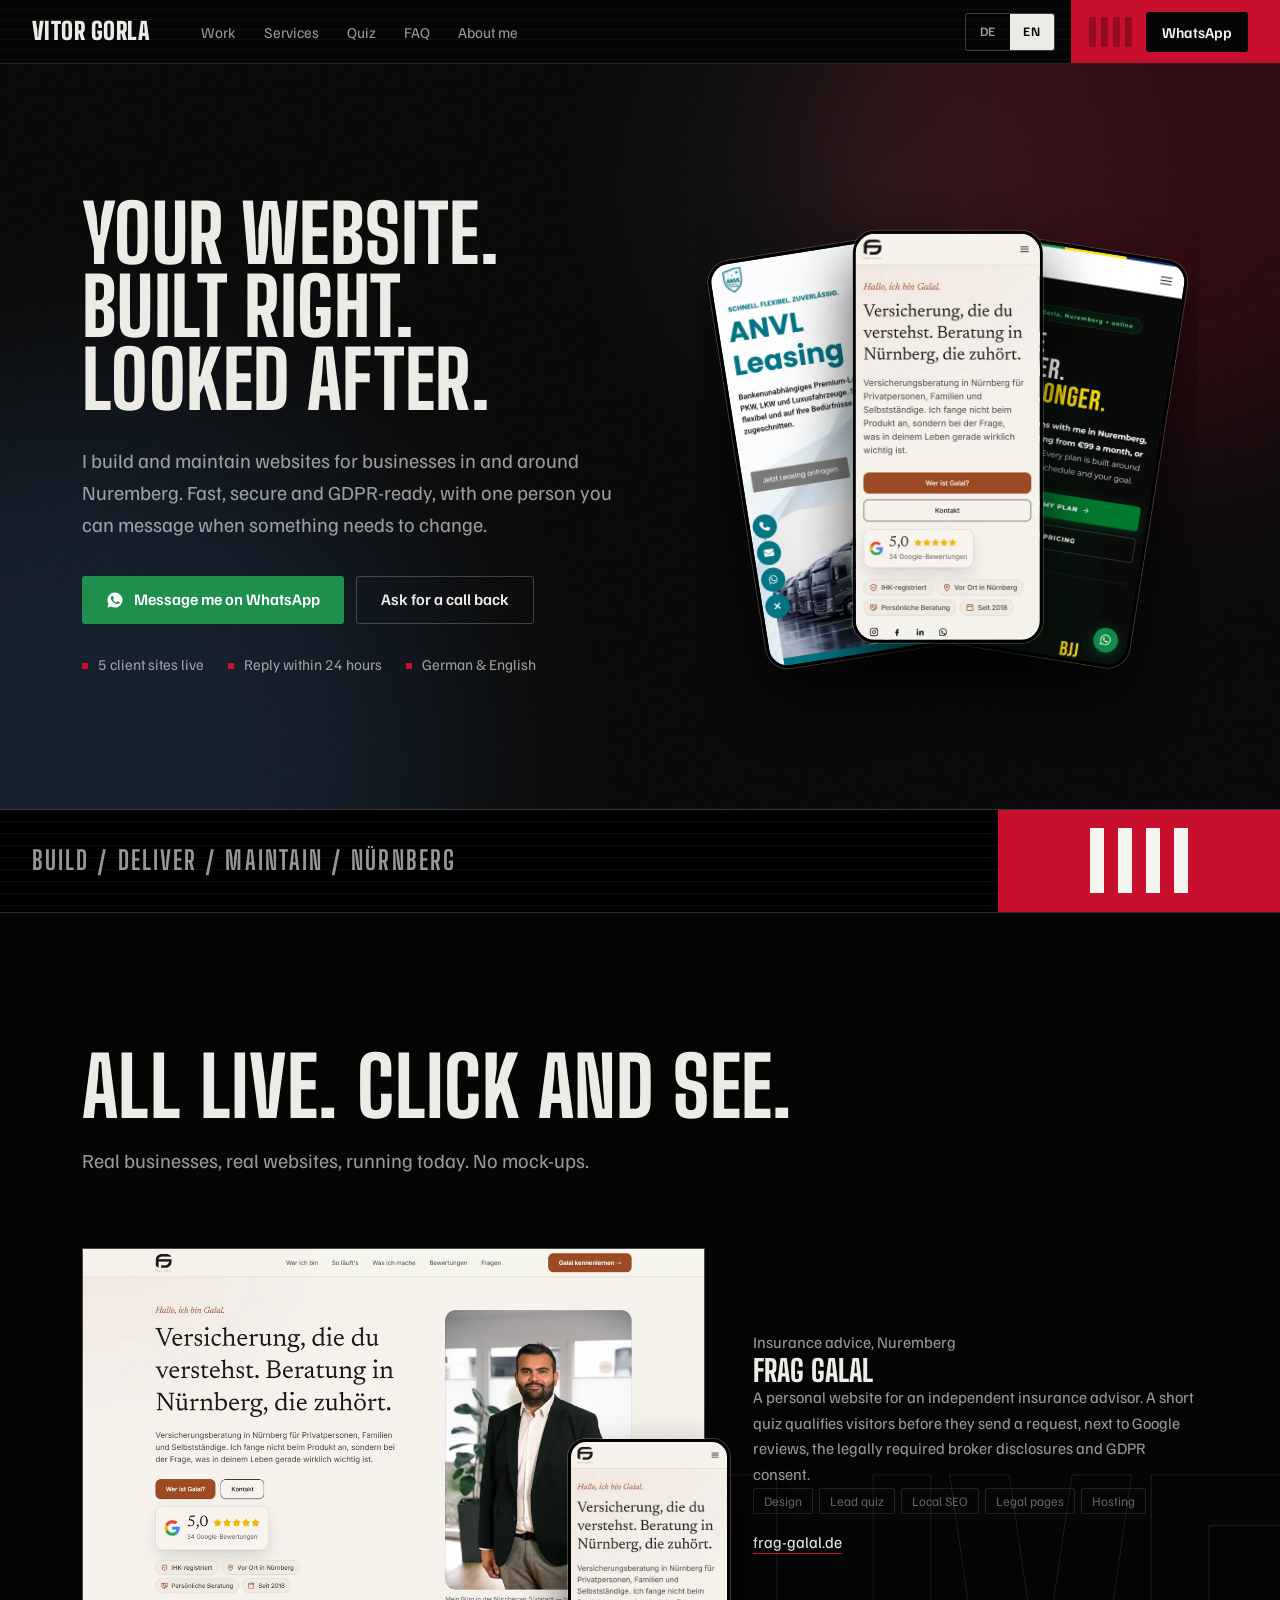
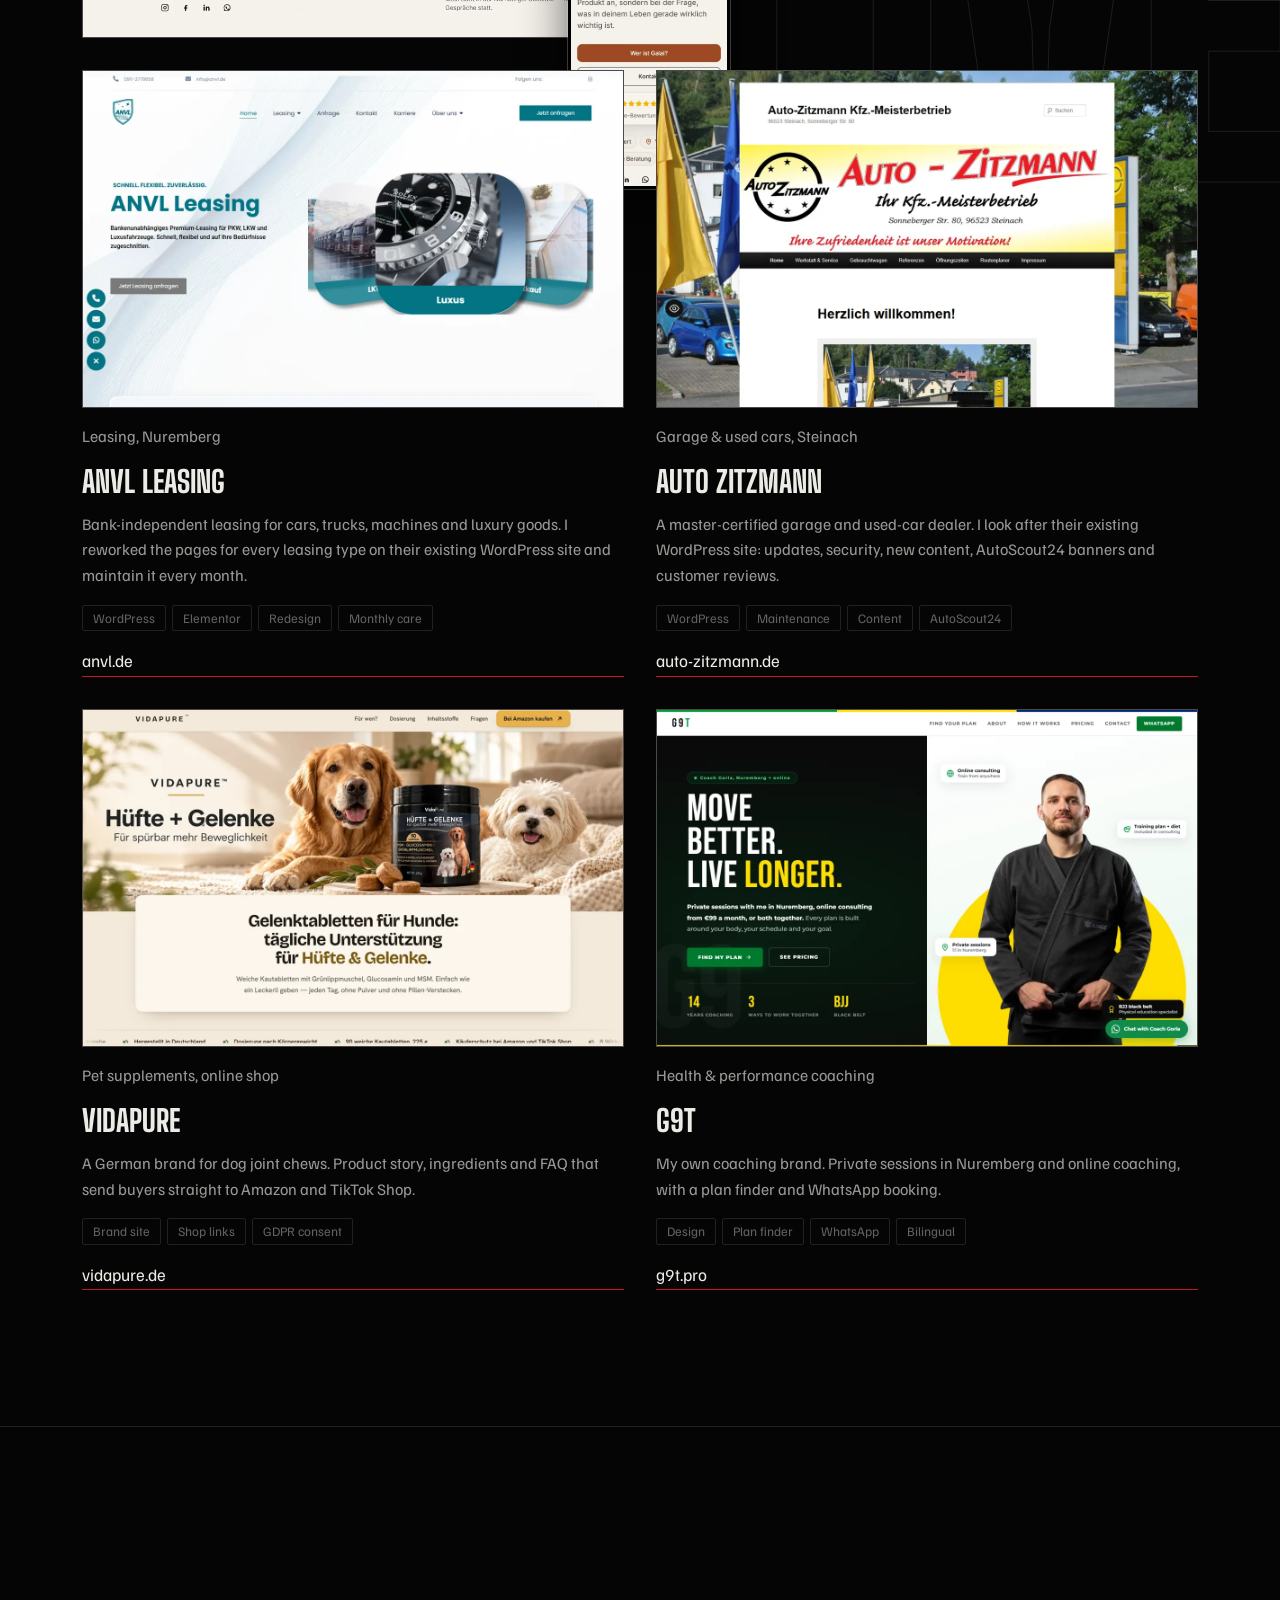
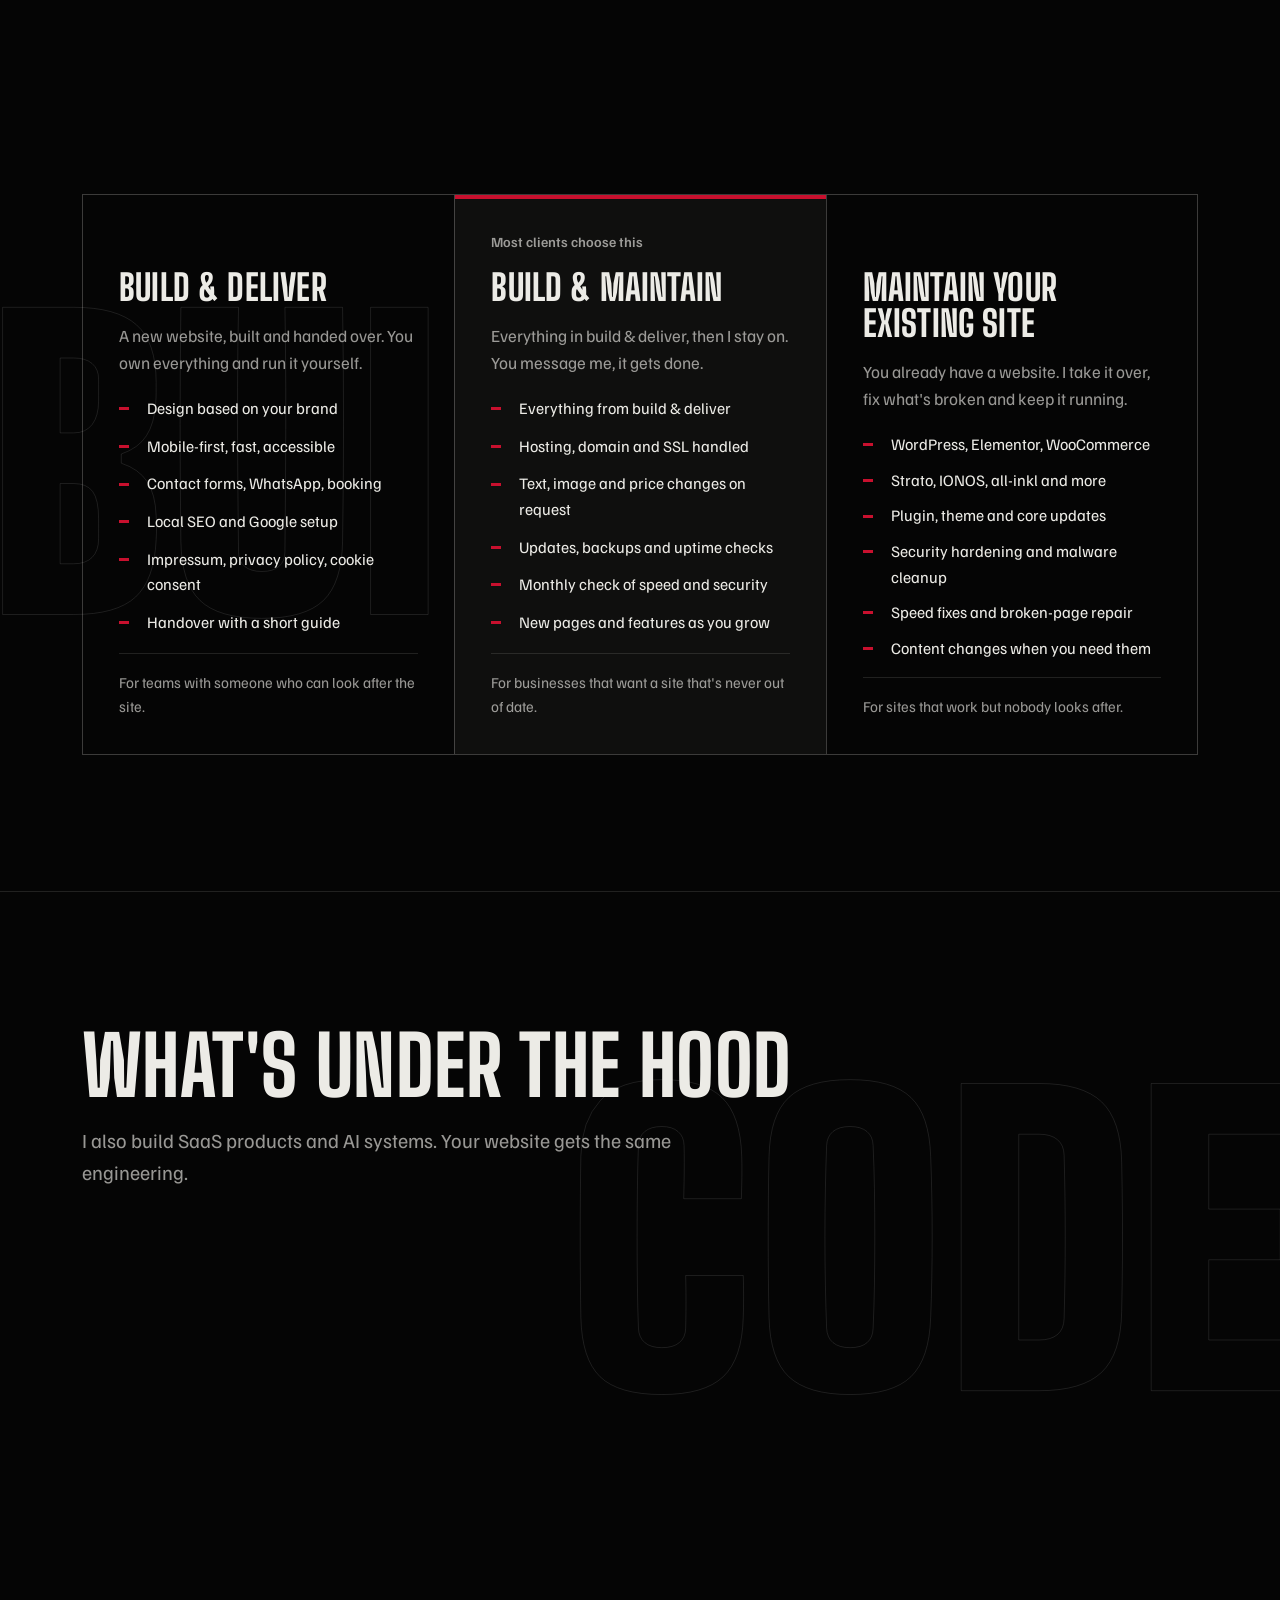
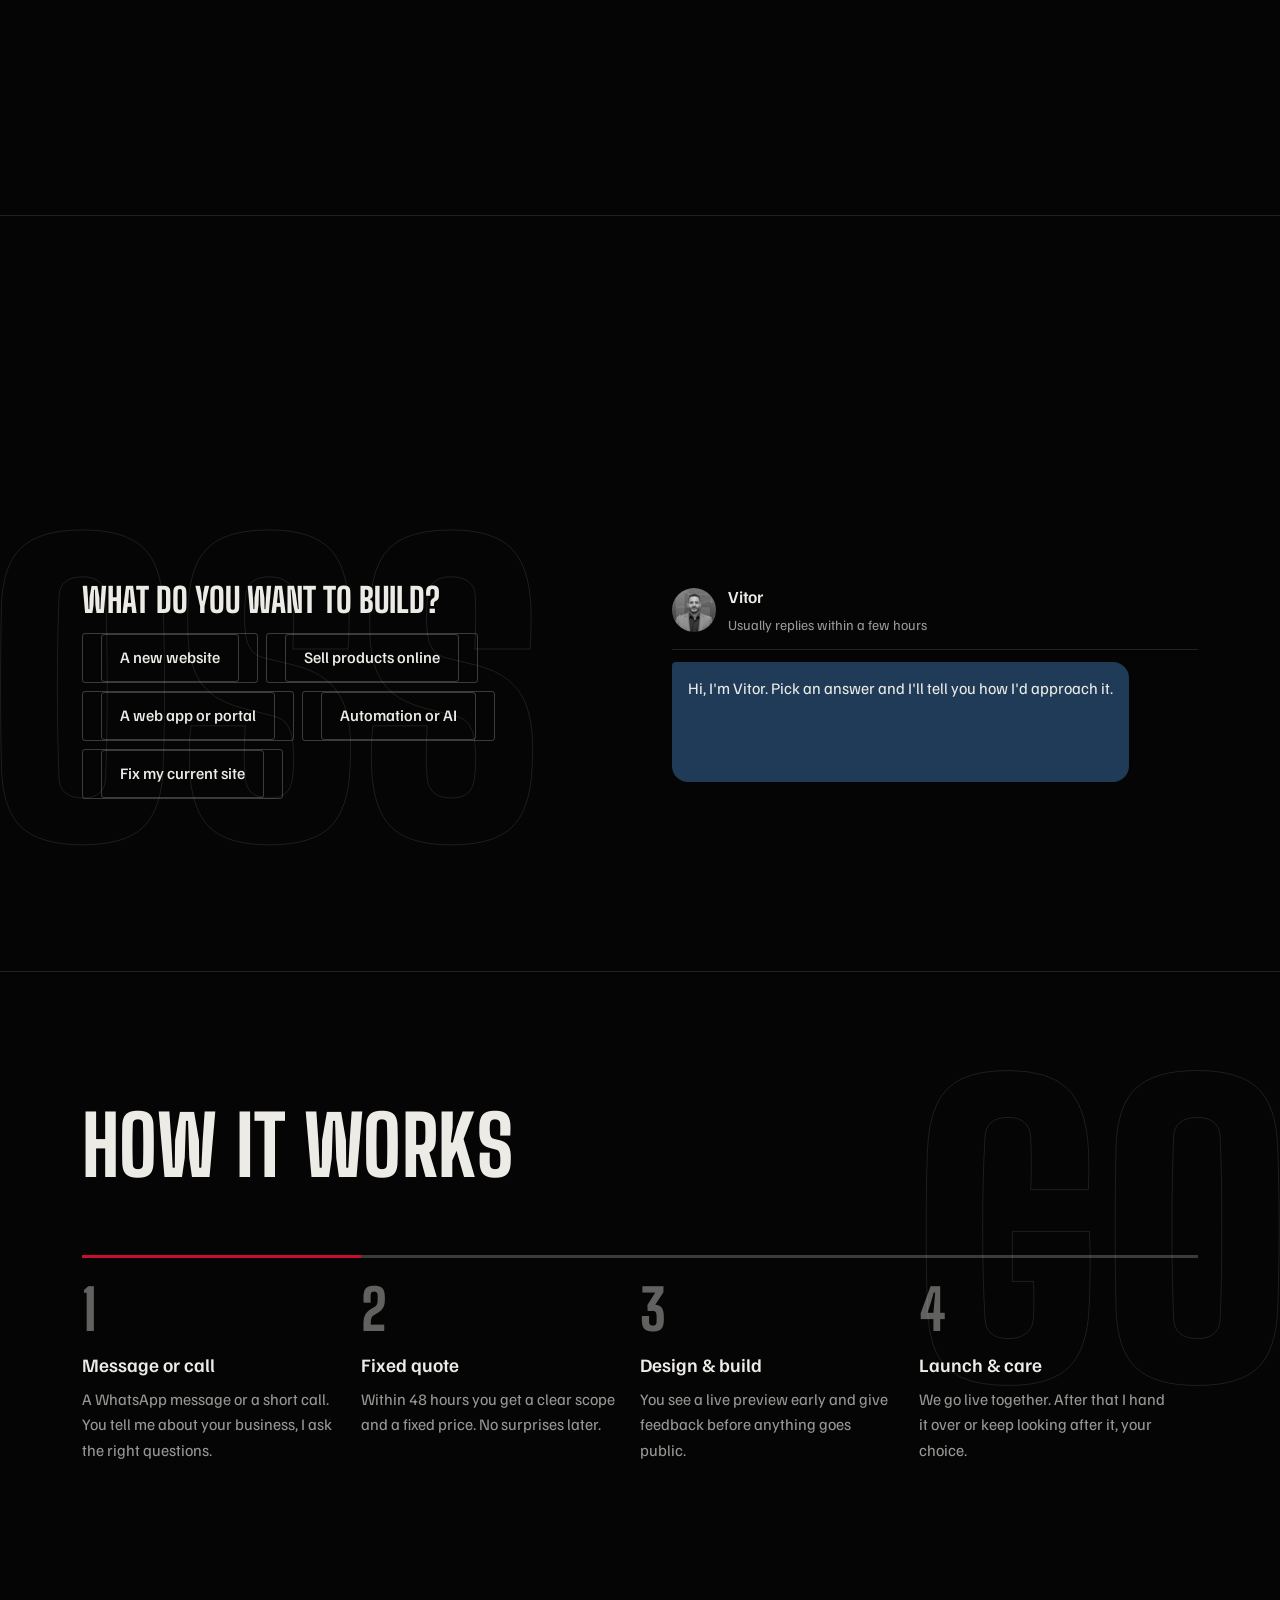
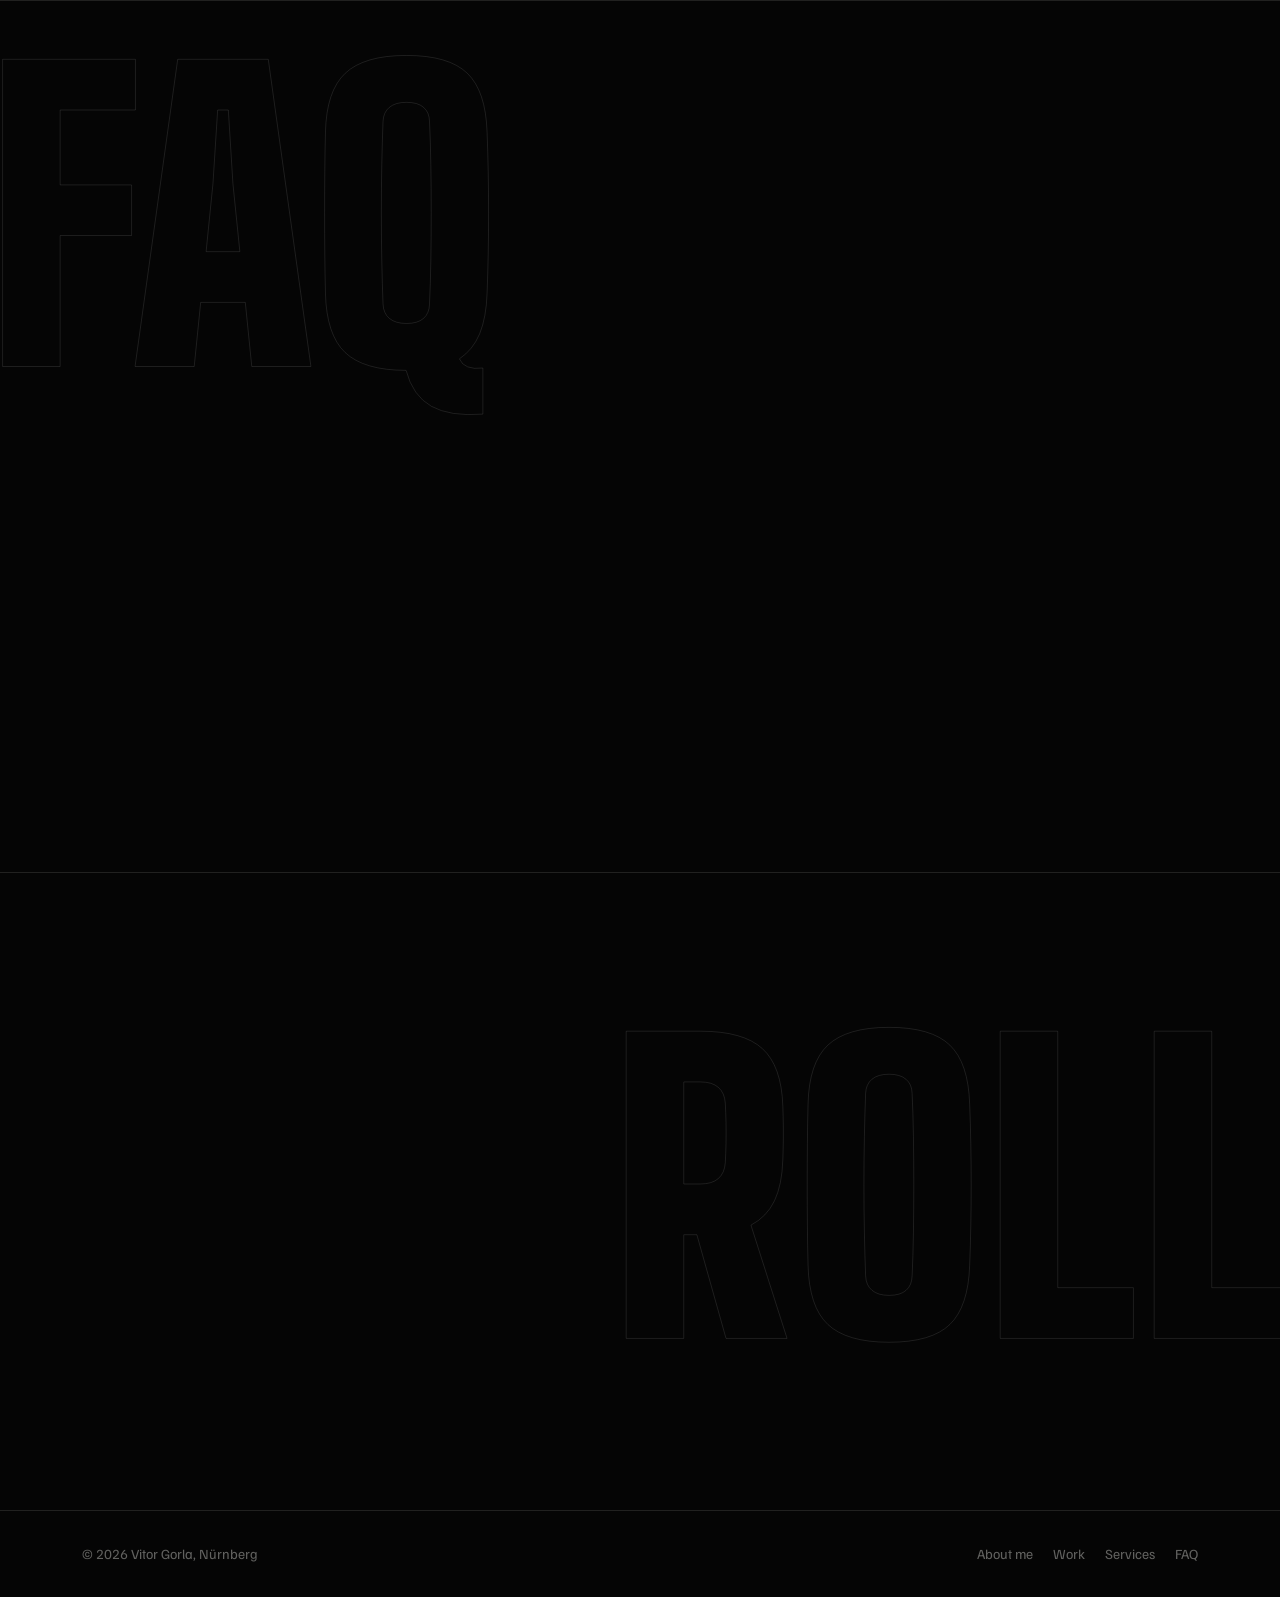
==== commit 175c7881: "feat: depth background, scroll motion, WhatsApp contact, Auto Zitzmann - Fixed parallax background: " ====
--- a/services.html
+++ b/services.html
@@ -80,7 +80,7 @@
           <svg viewBox="0 0 24 24" fill="currentColor" aria-hidden="true"><path d="M12 2a10 10 0 0 0-8.6 15.1L2 22l5-1.3A10 10 0 1 0 12 2Zm5.3 14.1c-.2.6-1.3 1.2-1.8 1.3-.5.1-1 .1-3.3-.8-2.8-1.1-4.5-4-4.7-4.2-.1-.2-1.1-1.5-1.1-2.9s.7-2.1 1-2.4c.3-.3.6-.3.8-.3h.6c.2 0 .4 0 .6.5l.9 2.1c.1.2.1.4 0 .6l-.4.6-.4.4c-.1.2-.3.3-.1.6.2.3.8 1.3 1.7 2.1 1.2 1 2.1 1.4 2.4 1.5.3.1.5.1.7-.1l.9-1.1c.2-.3.4-.2.7-.1l2 .9c.3.2.5.2.6.4.1.1.1.7-.1 1.3Z"/></svg>
           <span data-l="en">Message me on WhatsApp</span><span data-l="de">Schreib mir auf WhatsApp</span>
         </a>
-        <a href="#contact" class="btn btn--line" data-book><span data-l="en">Book a call</span><span data-l="de">Call buchen</span></a>
+        <a href="#contact" class="btn btn--line" data-call><span data-l="en">Ask for a call back</span><span data-l="de">Rückruf anfragen</span></a>
       </div>
       <ul class="trust">
         <li><span data-l="en">5 client sites live</span><span data-l="de">5 Kundenseiten live</span></li>
@@ -91,7 +91,7 @@
     <div class="fan" aria-hidden="true">
       <figure><img src="assets/work/anvl-m.webp" alt="" width="390" height="844"></figure>
       <figure><img src="assets/work/galal-m.webp" alt="" width="390" height="844"></figure>
-      <figure><img src="assets/work/zitzmann-m.webp" alt="" width="390" height="844"></figure>
+      <figure><img src="assets/work/g9t-m.webp" alt="" width="390" height="844"></figure>
     </div>
   </div>
 </section>
@@ -102,7 +102,7 @@
 </div>
 
 <!-- PROOF -->
-<section class="sec" id="proof" aria-labelledby="proof-h">
+<section class="sec" id="proof" data-bg="LIVE" data-bg-side="right" aria-labelledby="proof-h">
   <div class="wrap">
     <div class="sec-head">
       <h2 class="h2" id="proof-h"><span data-l="en">All live. Click and see.</span><span data-l="de">Alles live. Klick rein.</span></h2>
@@ -136,14 +136,14 @@
       </article>
 
       <article class="case">
-        <a href="https://www.automaten-zitzmann.com" target="_blank" rel="noopener noreferrer" aria-label="automaten-zitzmann.com (opens in a new tab)">
-          <div class="shot-frame"><img src="assets/work/zitzmann.webp" alt="automaten-zitzmann.com: Automaten, die Umsatz machen" width="1200" height="750" loading="lazy"></div>
-        </a>
-        <p class="case-meta"><span data-l="en">Vending machines</span><span data-l="de">Verkaufsautomaten</span></p>
-        <h3>Automaten Zitzmann</h3>
-        <p><span data-l="en">Full-service vending machines for snacks, drinks, phone cases and vapes. A clear site that turns visitors into placement requests.</span><span data-l="de">Vollausgestattete Verkaufsautomaten für Snacks, Getränke, Handyhüllen und Vapes. Eine klare Seite, die Besucher zu Standort-Anfragen macht.</span></p>
-        <ul class="case-did"><li>Design</li><li><span data-l="en">Request form</span><span data-l="de">Anfrageformular</span></li><li><span data-l="en">Maintenance</span><span data-l="de">Wartung</span></li></ul>
-        <a href="https://www.automaten-zitzmann.com" target="_blank" rel="noopener noreferrer" class="text-link">automaten-zitzmann.com</a>
+        <a href="https://www.auto-zitzmann.de" target="_blank" rel="noopener noreferrer" aria-label="auto-zitzmann.de (opens in a new tab)">
+          <div class="shot-frame"><img src="assets/work/autozitzmann.webp" alt="auto-zitzmann.de: Auto-Zitzmann Kfz-Meisterbetrieb in Steinach" width="1200" height="750" loading="lazy"></div>
+        </a>
+        <p class="case-meta"><span data-l="en">Garage &amp; used cars, Steinach</span><span data-l="de">Kfz-Meisterbetrieb, Steinach</span></p>
+        <h3>Auto Zitzmann</h3>
+        <p><span data-l="en">A master-certified garage and used-car dealer. I look after their existing WordPress site: updates, security, new content, AutoScout24 banners and customer reviews.</span><span data-l="de">Ein Kfz-Meisterbetrieb mit Gebrauchtwagenhandel. Ich betreue die bestehende WordPress-Seite: Updates, Sicherheit, neue Inhalte, AutoScout24-Banner und Kundenbewertungen.</span></p>
+        <ul class="case-did"><li>WordPress</li><li><span data-l="en">Maintenance</span><span data-l="de">Wartung</span></li><li><span data-l="en">Content</span><span data-l="de">Inhalte</span></li><li>AutoScout24</li></ul>
+        <a href="https://www.auto-zitzmann.de" target="_blank" rel="noopener noreferrer" class="text-link">auto-zitzmann.de</a>
       </article>
 
       <article class="case">
@@ -172,7 +172,7 @@
 </section>
 
 <!-- THREE WAYS TO WORK -->
-<section class="sec" id="ways" aria-labelledby="ways-h">
+<section class="sec" id="ways" data-bg="BUILD" aria-labelledby="ways-h">
   <div class="wrap">
     <div class="sec-head">
       <h2 class="h2" id="ways-h"><span data-l="en">Three ways to work together</span><span data-l="de">Drei Wege der Zusammenarbeit</span></h2>
@@ -226,7 +226,7 @@
 </section>
 
 <!-- KNOW-HOW -->
-<section class="sec" id="knowhow" aria-labelledby="know-h">
+<section class="sec" id="knowhow" data-bg="CODE" data-bg-side="right" aria-labelledby="know-h">
   <div class="wrap">
     <div class="sec-head">
       <h2 class="h2" id="know-h"><span data-l="en">What's under the hood</span><span data-l="de">Was unter der Haube steckt</span></h2>
@@ -268,7 +268,7 @@
 </section>
 
 <!-- QUIZ -->
-<section class="sec" id="quiz-sec" aria-labelledby="quiz-h">
+<section class="sec" id="quiz-sec" data-bg="OSS" aria-labelledby="quiz-h">
   <div class="wrap">
     <div class="sec-head">
       <h2 class="h2" id="quiz-h"><span data-l="en">What do you need?</span><span data-l="de">Was brauchst du?</span></h2>
@@ -319,7 +319,7 @@
         <div class="msgs" id="msgs"></div>
         <div class="quiz-cta" id="quizCta" hidden>
           <a href="#contact" class="btn btn--wa" data-wa data-wa-quiz><span data-l="en">Send my answers on WhatsApp</span><span data-l="de">Antworten per WhatsApp senden</span></a>
-          <a href="#contact" class="btn btn--line" data-book><span data-l="en">Book a 20-minute call</span><span data-l="de">20-Minuten-Call buchen</span></a>
+          <a href="#contact" class="btn btn--line" data-call><span data-l="en">Ask for a call back</span><span data-l="de">Rückruf anfragen</span></a>
         </div>
       </div>
     </div>
@@ -367,7 +367,7 @@
 </section>
 
 <!-- PROCESS -->
-<section class="sec" id="process" aria-labelledby="process-h">
+<section class="sec" id="process" data-bg="GO" data-bg-side="right" aria-labelledby="process-h">
   <div class="wrap">
     <div class="sec-head">
       <h2 class="h2" id="process-h"><span data-l="en">How it works</span><span data-l="de">So läuft es ab</span></h2>
@@ -375,7 +375,7 @@
     <ol class="process">
       <li>
         <h3><span data-l="en">Message or call</span><span data-l="de">Nachricht oder Call</span></h3>
-        <p><span data-l="en">A WhatsApp or a 20-minute call. You tell me about your business, I ask the right questions.</span><span data-l="de">Eine WhatsApp oder ein 20-Minuten-Call. Du erzählst von deinem Unternehmen, ich stelle die richtigen Fragen.</span></p>
+        <p><span data-l="en">A WhatsApp message or a short call. You tell me about your business, I ask the right questions.</span><span data-l="de">Eine WhatsApp oder ein kurzer Anruf. Du erzählst von deinem Unternehmen, ich stelle die richtigen Fragen.</span></p>
       </li>
       <li>
         <h3><span data-l="en">Fixed quote</span><span data-l="de">Festes Angebot</span></h3>
@@ -394,7 +394,7 @@
 </section>
 
 <!-- FAQ -->
-<section class="sec" id="faq" aria-labelledby="faq-h">
+<section class="sec" id="faq" data-bg="FAQ" aria-labelledby="faq-h">
   <div class="wrap">
     <div class="sec-head">
       <h2 class="h2" id="faq-h"><span data-l="en">Questions</span><span data-l="de">Fragen</span></h2>
@@ -429,13 +429,13 @@
 </section>
 
 <!-- FINAL CTA -->
-<section class="sec final" id="contact" aria-labelledby="final-h">
+<section class="sec final" id="contact" data-bg="ROLL" data-bg-side="right" aria-labelledby="final-h">
   <div class="wrap">
     <h2 class="h1" id="final-h"><span data-l="en">Let's talk about your website.</span><span data-l="de">Lass uns über deine Website reden.</span></h2>
-    <p class="lead"><span data-l="en">Message me directly or book a call. No sales team, no forms that get lost. Just me.</span><span data-l="de">Schreib mir direkt oder buch einen Call. Kein Vertrieb, keine Formulare, die verloren gehen. Nur ich.</span></p>
+    <p class="lead"><span data-l="en">Message me directly or ask for a call back. No sales team, no forms that get lost. Just me.</span><span data-l="de">Schreib mir direkt oder fordere einen Rückruf an. Kein Vertrieb, keine Formulare, die verloren gehen. Nur ich.</span></p>
     <div class="btn-row">
       <a href="index.html#contact" class="btn btn--wa" data-wa><span data-l="en">Message me on WhatsApp</span><span data-l="de">Schreib mir auf WhatsApp</span></a>
-      <a href="index.html#contact" class="btn btn--line" data-book><span data-l="en">Book a call</span><span data-l="de">Call buchen</span></a>
+      <a href="index.html#contact" class="btn btn--line" data-call><span data-l="en">Ask for a call back</span><span data-l="de">Rückruf anfragen</span></a>
     </div>
   </div>
 </section>
--- a/assets/site.css
+++ b/assets/site.css
@@ -440,3 +440,72 @@
   .mq-track { animation: none; }
   @view-transition { navigation: none; }
 }
+
+/* ═══════════════════════════════════════════
+   MOTION & DEPTH
+   Fixed background layers (injected by site.js) move at
+   different speeds; --sy = scrollY, --mx/--my = pointer.
+═══════════════════════════════════════════ */
+.depth { position: fixed; inset: 0; z-index: -1; pointer-events: none; overflow: hidden; }
+.depth > * { position: absolute; will-change: transform; }
+.depth-glow { border-radius: 50%; filter: blur(90px); }
+.depth-glow--red {
+  width: 48vw; height: 48vw; right: -14vw; top: -14vw; background: rgba(200,16,46,.20);
+  transform: translate3d(calc(var(--mxn, 0) * -24px), calc(var(--sy, 0) * -0.08px), 0);
+}
+.depth-glow--mat {
+  width: 56vw; height: 56vw; left: -22vw; top: 45vh; background: rgba(43,80,120,.30);
+  transform: translate3d(calc(var(--mxn, 0) * 32px), calc(var(--sy, 0) * -0.18px), 0);
+}
+/* Tatami floor: a mat grid in perspective, scrolling slower than the page */
+.depth-mat {
+  left: -50%; right: -50%; bottom: -10vh; height: 70vh;
+  background-image:
+    linear-gradient(rgba(236,235,230,.09) 1px, transparent 1px),
+    linear-gradient(90deg, rgba(236,235,230,.09) 1px, transparent 1px);
+  background-size: 120px 120px;
+  background-position: 0 calc(var(--sy, 0) * 0.35px);
+  transform: perspective(700px) rotateX(64deg);
+  transform-origin: 50% 100%;
+  mask-image: linear-gradient(transparent, #000 45%);
+}
+.depth-spot { inset: 0; background: radial-gradient(520px circle at var(--mx, 70%) var(--my, 20%), rgba(236,235,230,.055), transparent 65%); }
+.depth-grain {
+  inset: -50%; opacity: .07; mix-blend-mode: overlay;
+  background-image: url("data:image/svg+xml,%3Csvg xmlns='http://www.w3.org/2000/svg' width='160' height='160'%3E%3Cfilter id='n'%3E%3CfeTurbulence type='fractalNoise' baseFrequency='.9' numOctaves='2' stitchTiles='stitch'/%3E%3C/filter%3E%3Crect width='100%25' height='100%25' filter='url(%23n)'/%3E%3C/svg%3E");
+}
+
+/* Giant outlined word behind a section, drifting slower than its content */
+.sec[data-bg] { position: relative; isolation: isolate; overflow: clip; }
+.sec[data-bg]::before {
+  content: attr(data-bg); position: absolute; z-index: -1; left: -1vw; top: 50%;
+  font-family: var(--ff-d); font-weight: 900; font-size: clamp(160px, 30vw, 460px); line-height: .8;
+  color: transparent; -webkit-text-stroke: 1px rgba(236,235,230,.11); white-space: nowrap;
+  transform: translate3d(0, calc(-50% + var(--py, 0) * 1px), 0); pointer-events: none;
+}
+.sec[data-bg-side="right"]::before { left: auto; right: -1vw; }
+
+/* 3D scroll reveal — tagged by site.js, staggered with --i */
+.js [data-rv] {
+  opacity: 0; transform: perspective(1100px) translate3d(0, 56px, 0) rotateX(12deg); transform-origin: 50% 100%;
+  transition: opacity .8s var(--ease-out), transform 1.1s var(--ease-out);
+  transition-delay: calc(var(--i, 0) * 90ms);
+}
+.js [data-rv].in { opacity: 1; transform: none; }
+
+/* Parallax layers inside compositions (value set by site.js) */
+.shot-phone, .fan figure { translate: 0 calc(var(--dy, 0) * 1px); }
+
+/* Pointer tilt */
+.tilt { transition: transform .25s var(--ease-out); transform-style: preserve-3d; }
+.portrait { box-shadow: 18px 18px 0 -1px var(--red); overflow: visible; }
+.portrait img { position: relative; }
+.portrait figcaption { z-index: 1; }
+
+@media (prefers-reduced-motion: reduce) {
+  .js [data-rv] { opacity: 1; transform: none; }
+  .depth > * { transform: none !important; }
+  .depth-mat { transform: perspective(700px) rotateX(64deg) !important; }
+  .sec[data-bg]::before { transform: translate3d(0, -50%, 0); }
+  .shot-phone, .fan figure { translate: none; }
+}
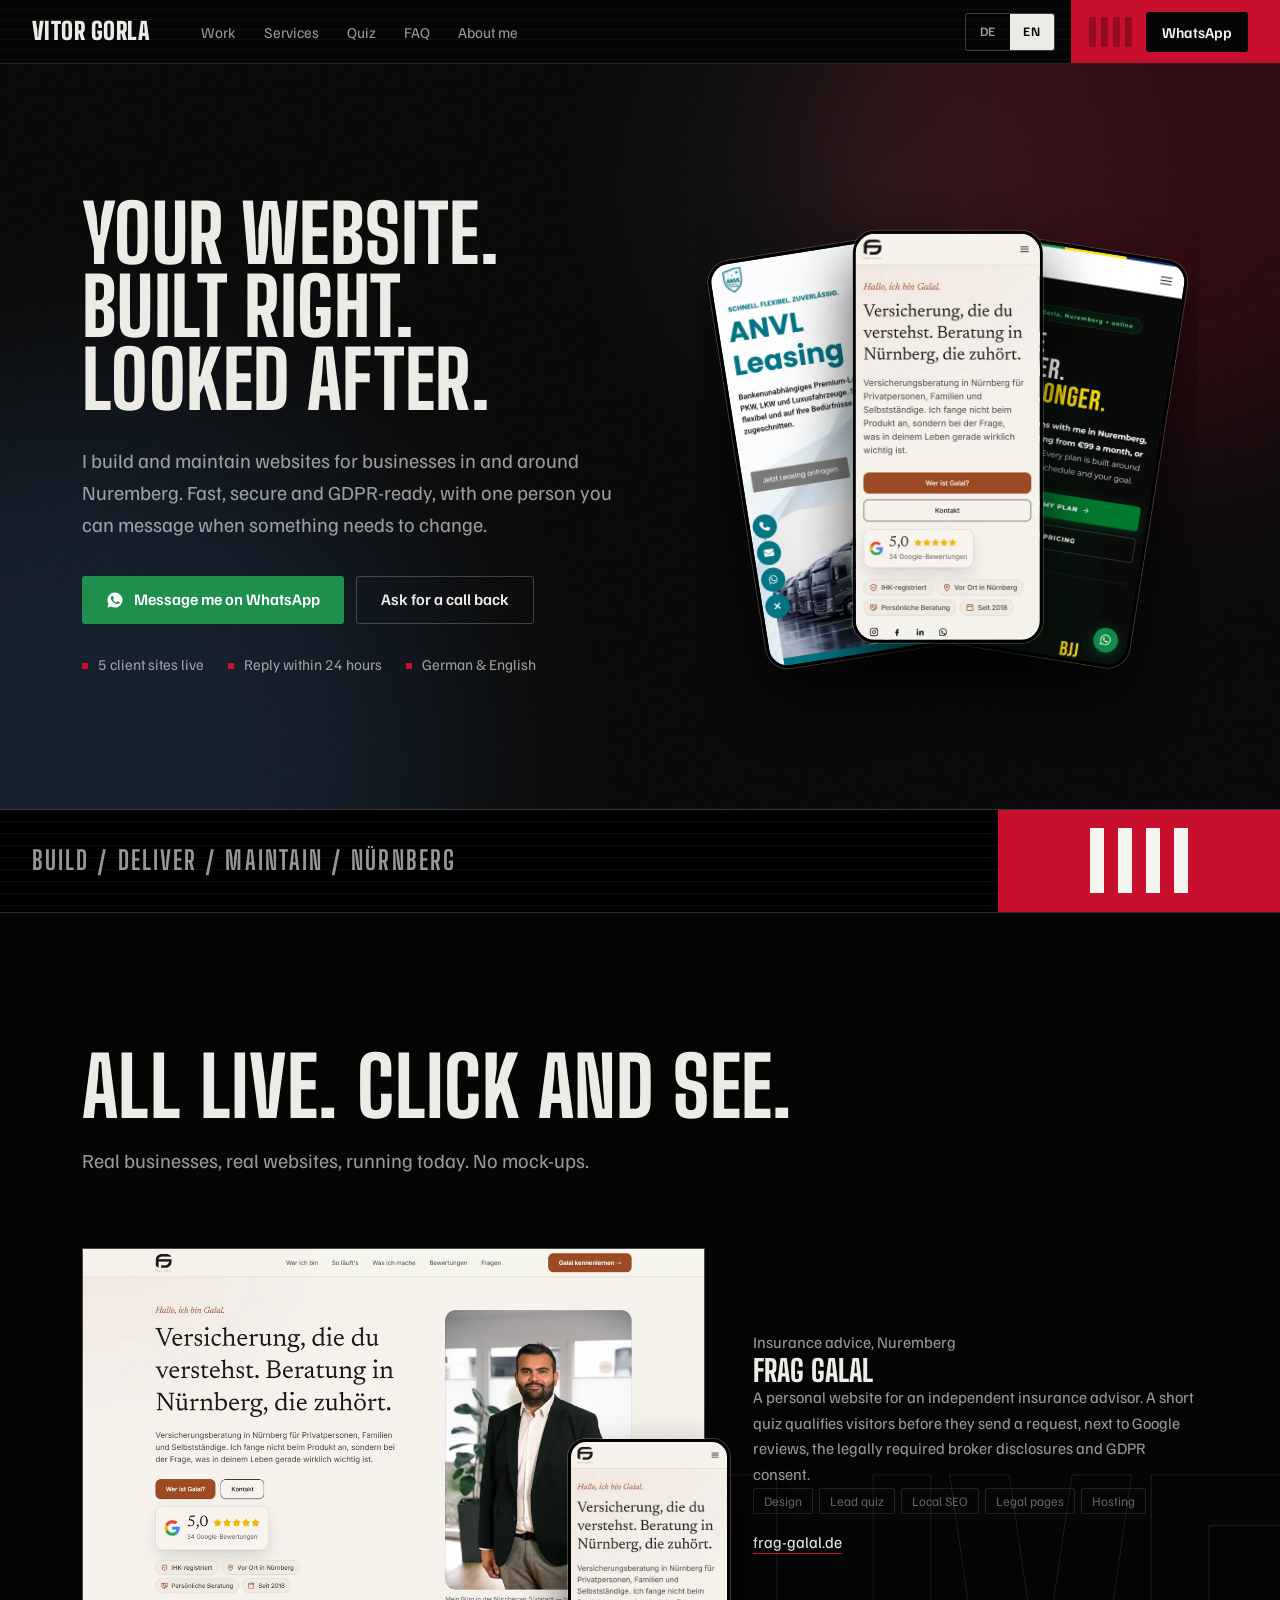
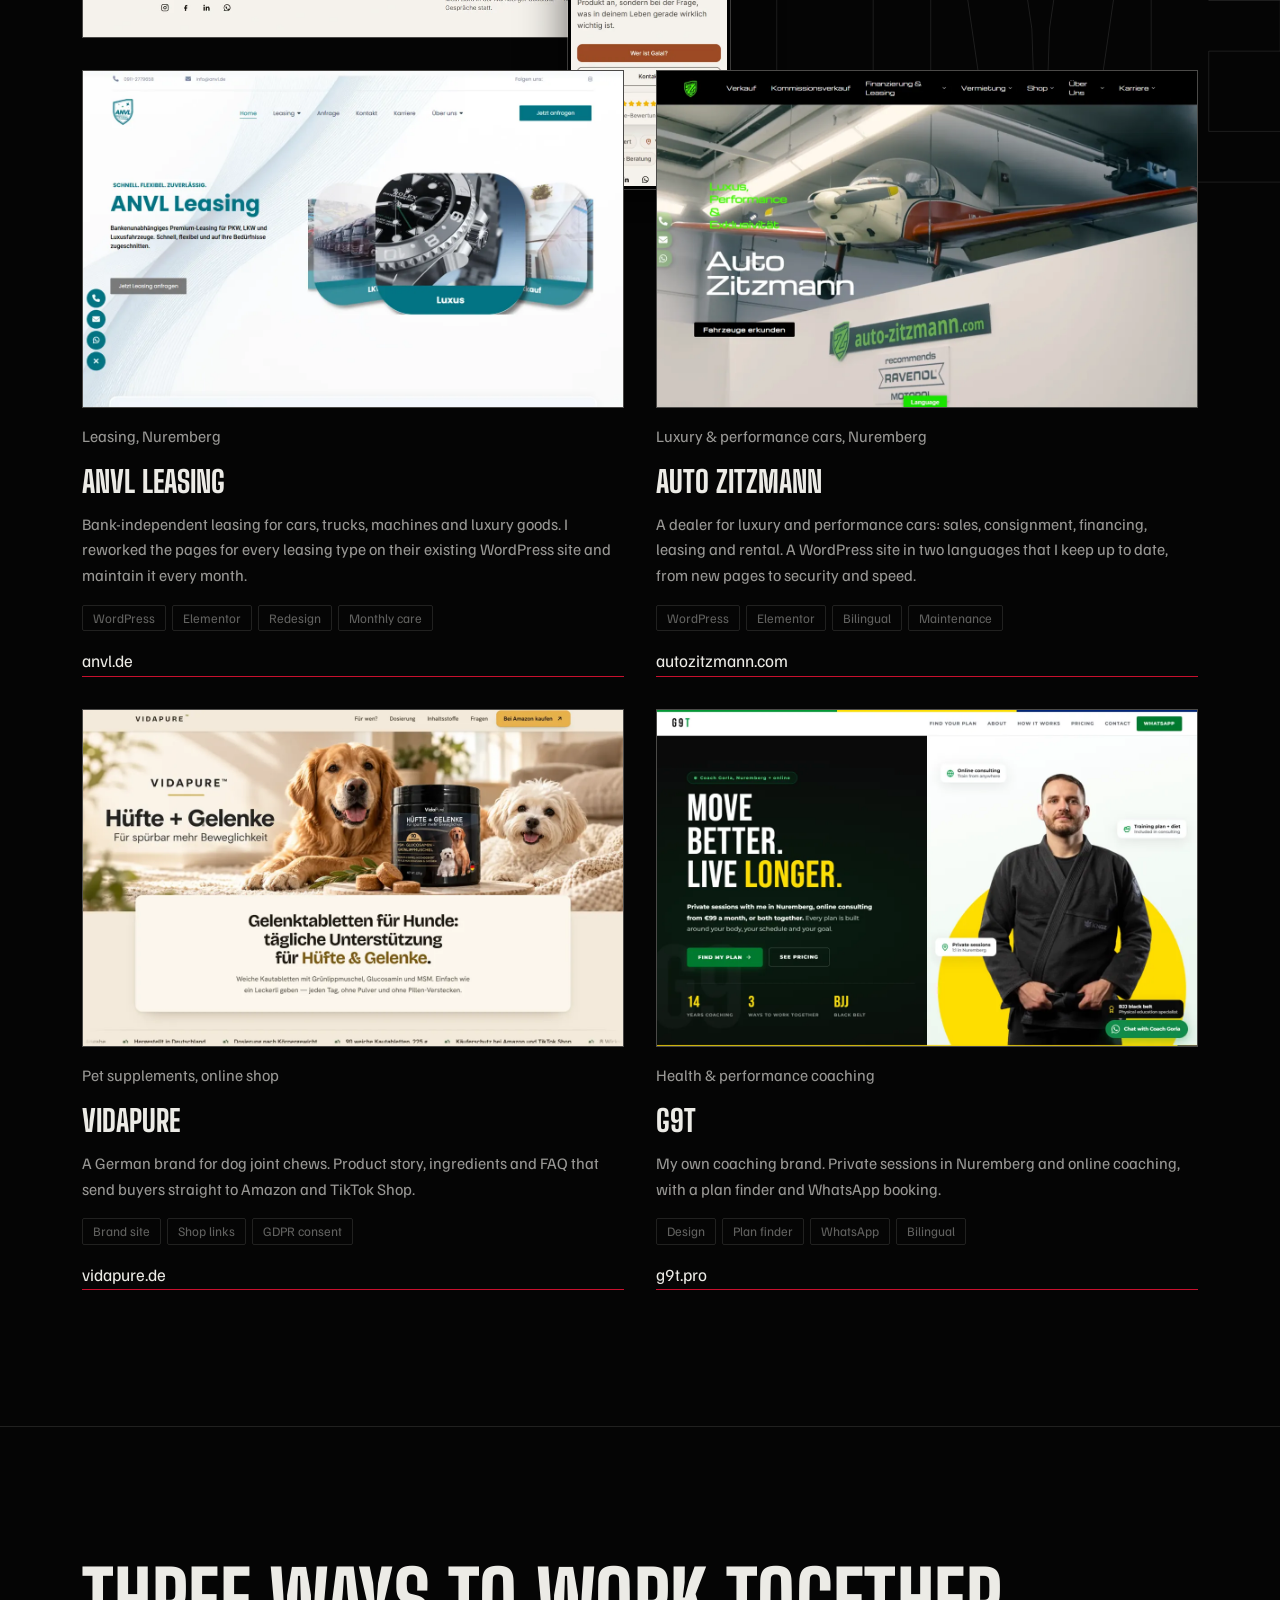
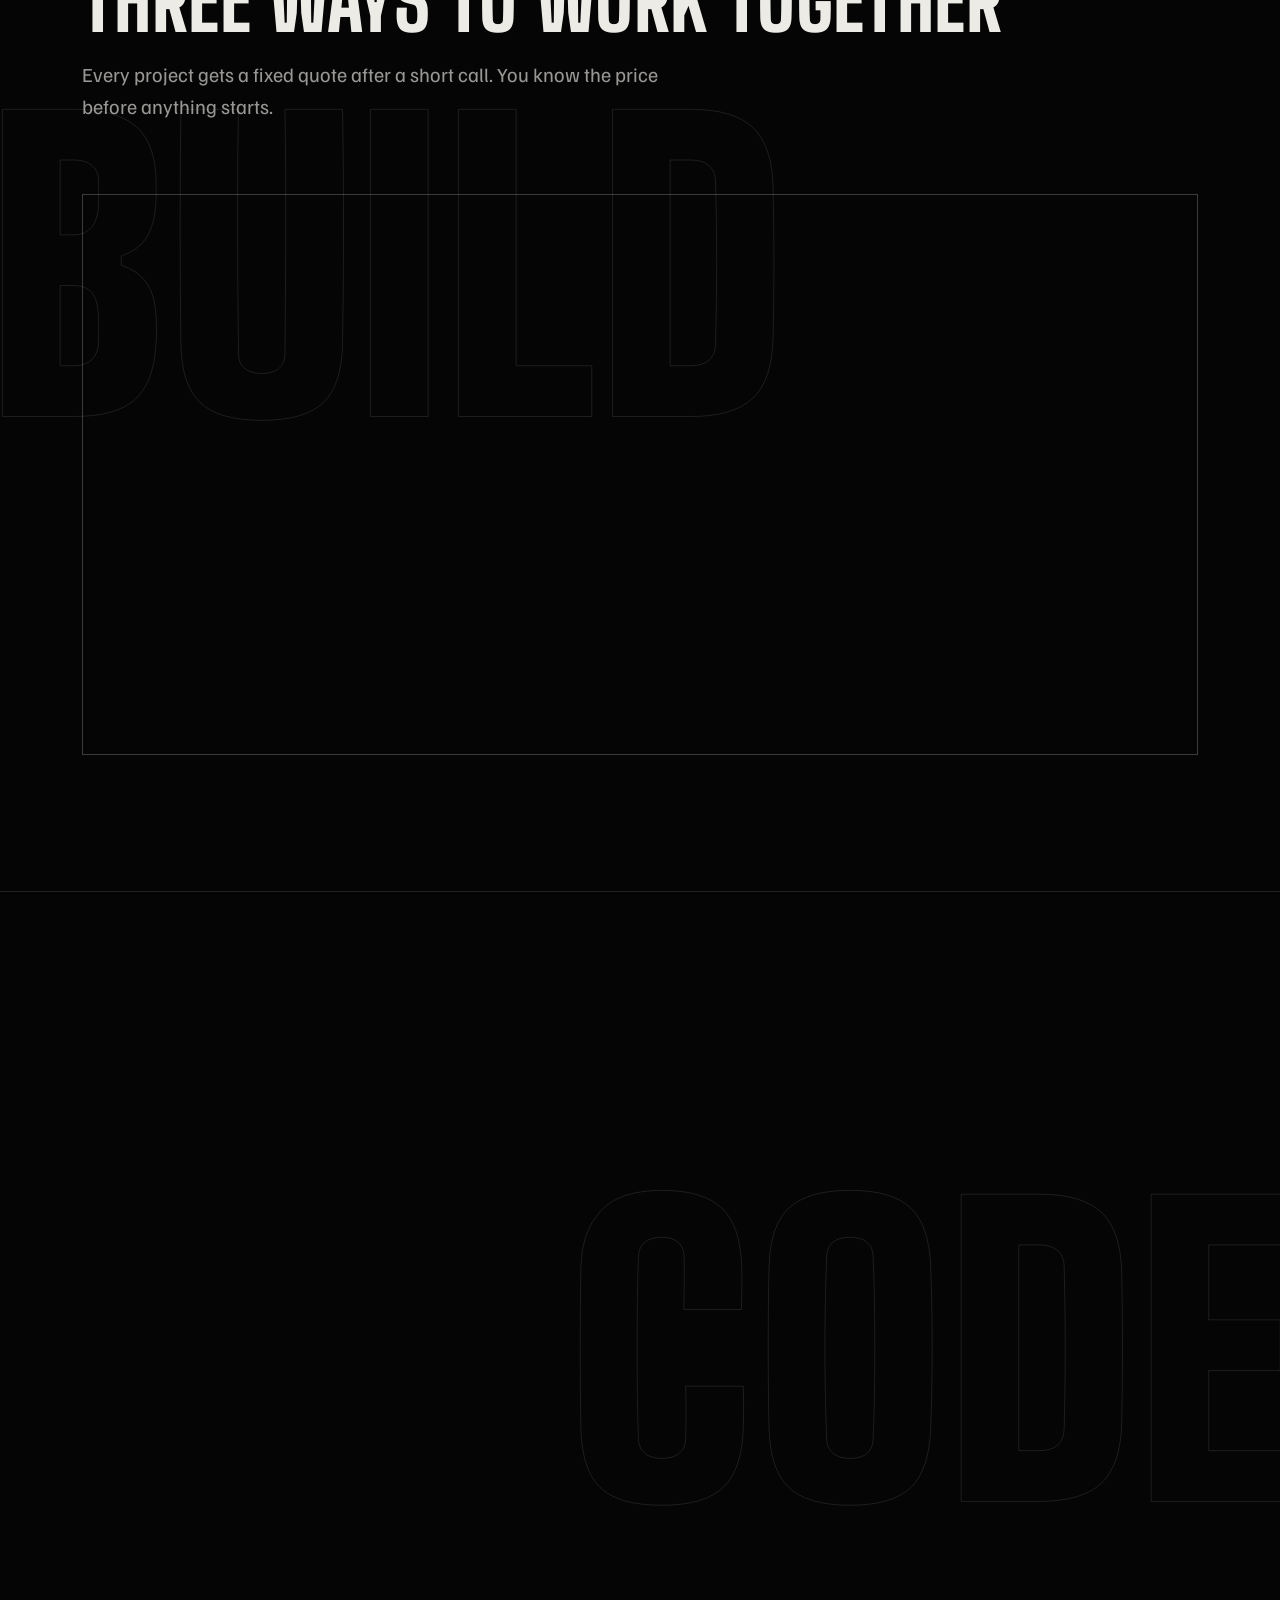
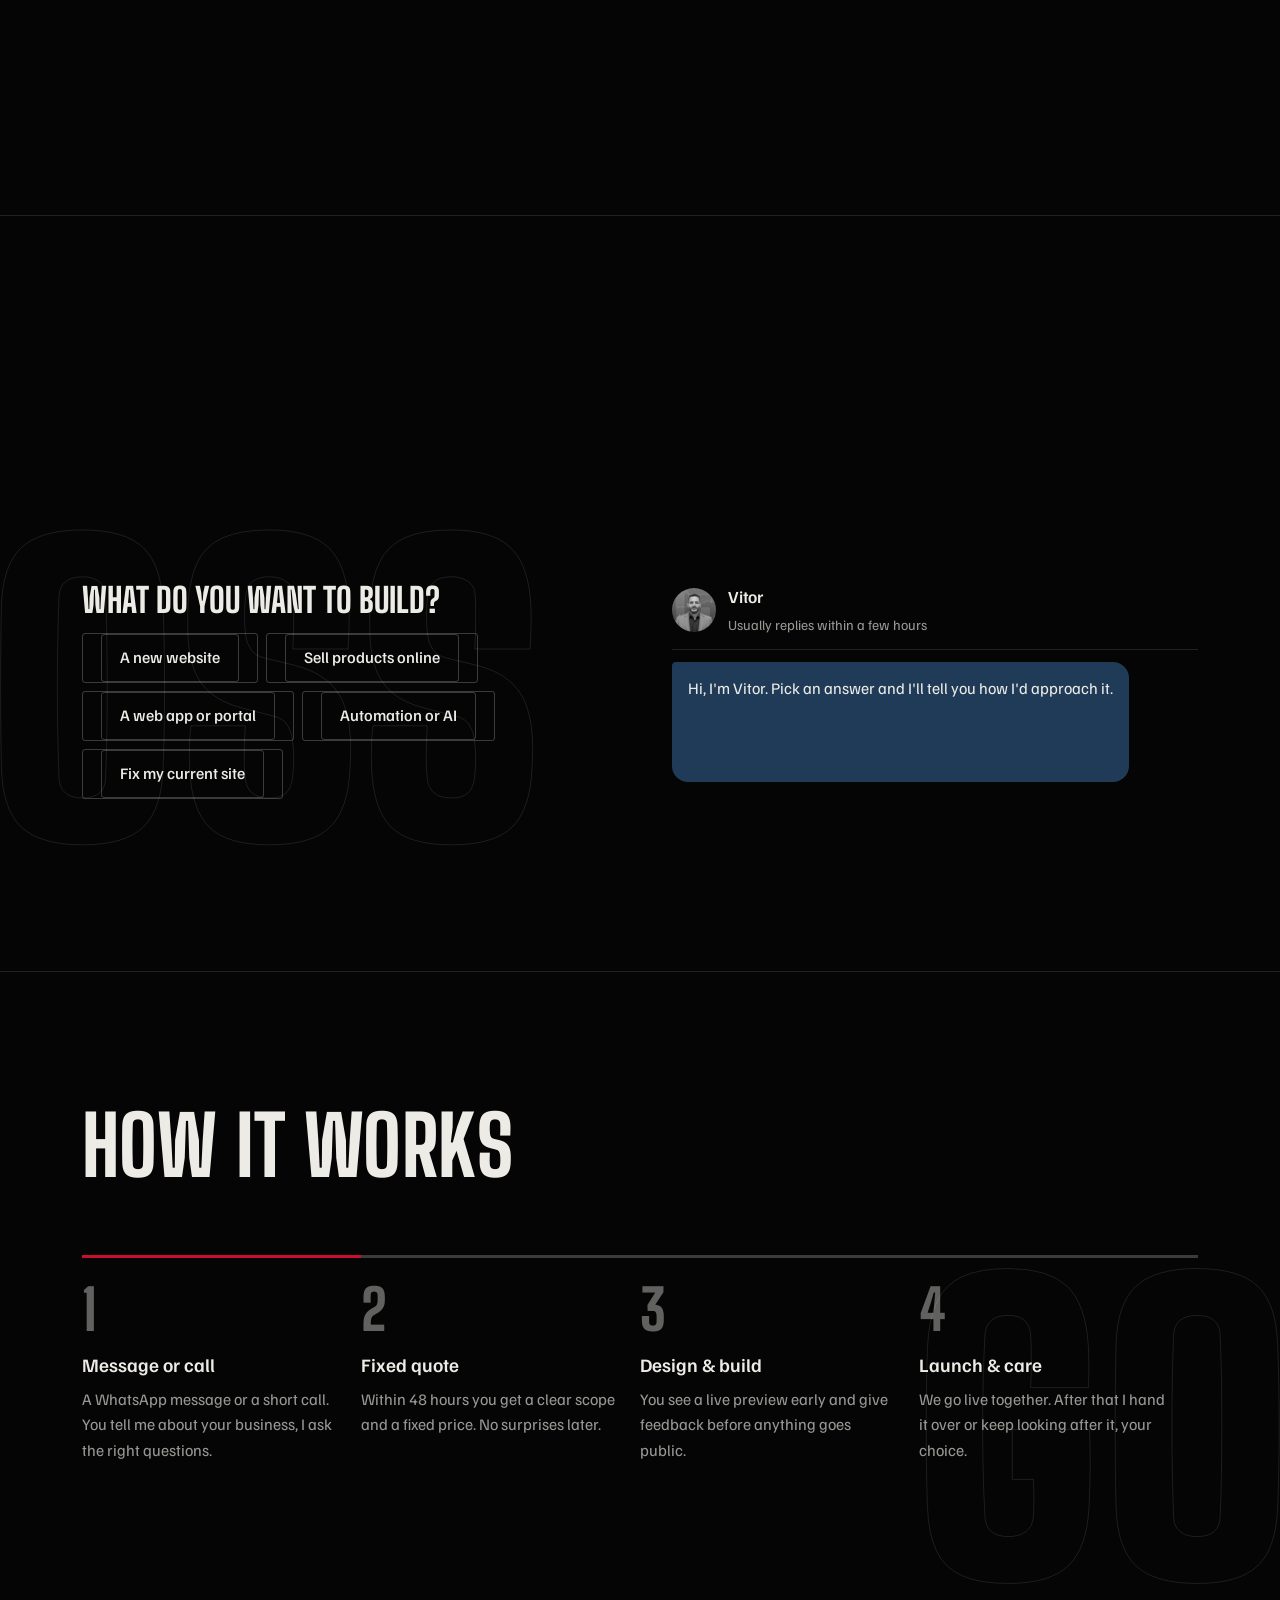
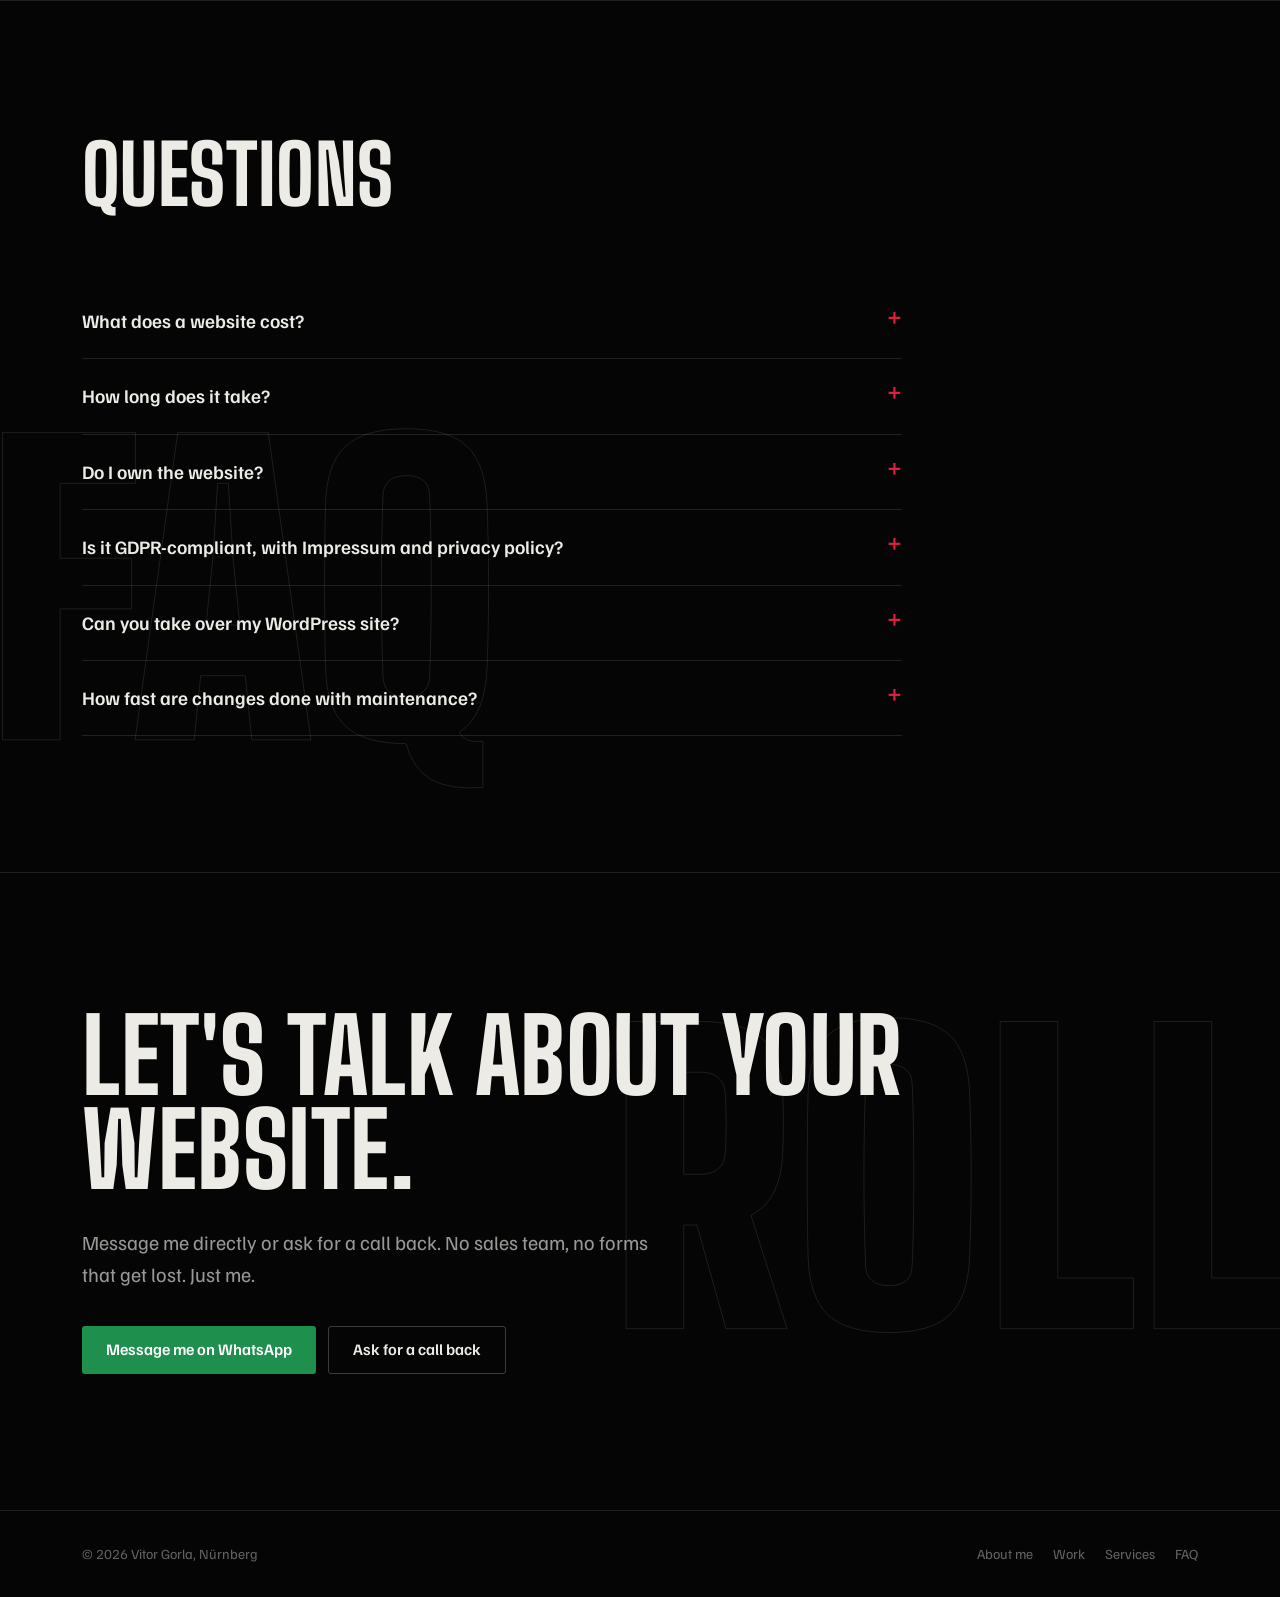
==== commit d3802a4b: "fix: point Auto Zitzmann case to autozitzmann.com" ====
--- a/services.html
+++ b/services.html
@@ -136,14 +136,14 @@
       </article>
 
       <article class="case">
-        <a href="https://www.auto-zitzmann.de" target="_blank" rel="noopener noreferrer" aria-label="auto-zitzmann.de (opens in a new tab)">
-          <div class="shot-frame"><img src="assets/work/autozitzmann.webp" alt="auto-zitzmann.de: Auto-Zitzmann Kfz-Meisterbetrieb in Steinach" width="1200" height="750" loading="lazy"></div>
-        </a>
-        <p class="case-meta"><span data-l="en">Garage &amp; used cars, Steinach</span><span data-l="de">Kfz-Meisterbetrieb, Steinach</span></p>
+        <a href="https://autozitzmann.com" target="_blank" rel="noopener noreferrer" aria-label="autozitzmann.com (opens in a new tab)">
+          <div class="shot-frame"><img src="assets/work/autozitzmann.webp" alt="autozitzmann.com: Luxus, Performance und Exklusivität, Auto Zitzmann" width="1200" height="750" loading="lazy"></div>
+        </a>
+        <p class="case-meta"><span data-l="en">Luxury &amp; performance cars, Nuremberg</span><span data-l="de">Luxus- &amp; Sportwagen, Nürnberg</span></p>
         <h3>Auto Zitzmann</h3>
-        <p><span data-l="en">A master-certified garage and used-car dealer. I look after their existing WordPress site: updates, security, new content, AutoScout24 banners and customer reviews.</span><span data-l="de">Ein Kfz-Meisterbetrieb mit Gebrauchtwagenhandel. Ich betreue die bestehende WordPress-Seite: Updates, Sicherheit, neue Inhalte, AutoScout24-Banner und Kundenbewertungen.</span></p>
-        <ul class="case-did"><li>WordPress</li><li><span data-l="en">Maintenance</span><span data-l="de">Wartung</span></li><li><span data-l="en">Content</span><span data-l="de">Inhalte</span></li><li>AutoScout24</li></ul>
-        <a href="https://www.auto-zitzmann.de" target="_blank" rel="noopener noreferrer" class="text-link">auto-zitzmann.de</a>
+        <p><span data-l="en">A dealer for luxury and performance cars: sales, consignment, financing, leasing and rental. A WordPress site in two languages that I keep up to date, from new pages to security and speed.</span><span data-l="de">Händler für Luxus- und Sportwagen: Verkauf, Kommission, Finanzierung, Leasing und Vermietung. Eine zweisprachige WordPress-Seite, die ich aktuell halte, von neuen Seiten bis zu Sicherheit und Speed.</span></p>
+        <ul class="case-did"><li>WordPress</li><li>Elementor</li><li><span data-l="en">Bilingual</span><span data-l="de">Zweisprachig</span></li><li><span data-l="en">Maintenance</span><span data-l="de">Wartung</span></li></ul>
+        <a href="https://autozitzmann.com" target="_blank" rel="noopener noreferrer" class="text-link">autozitzmann.com</a>
       </article>
 
       <article class="case">
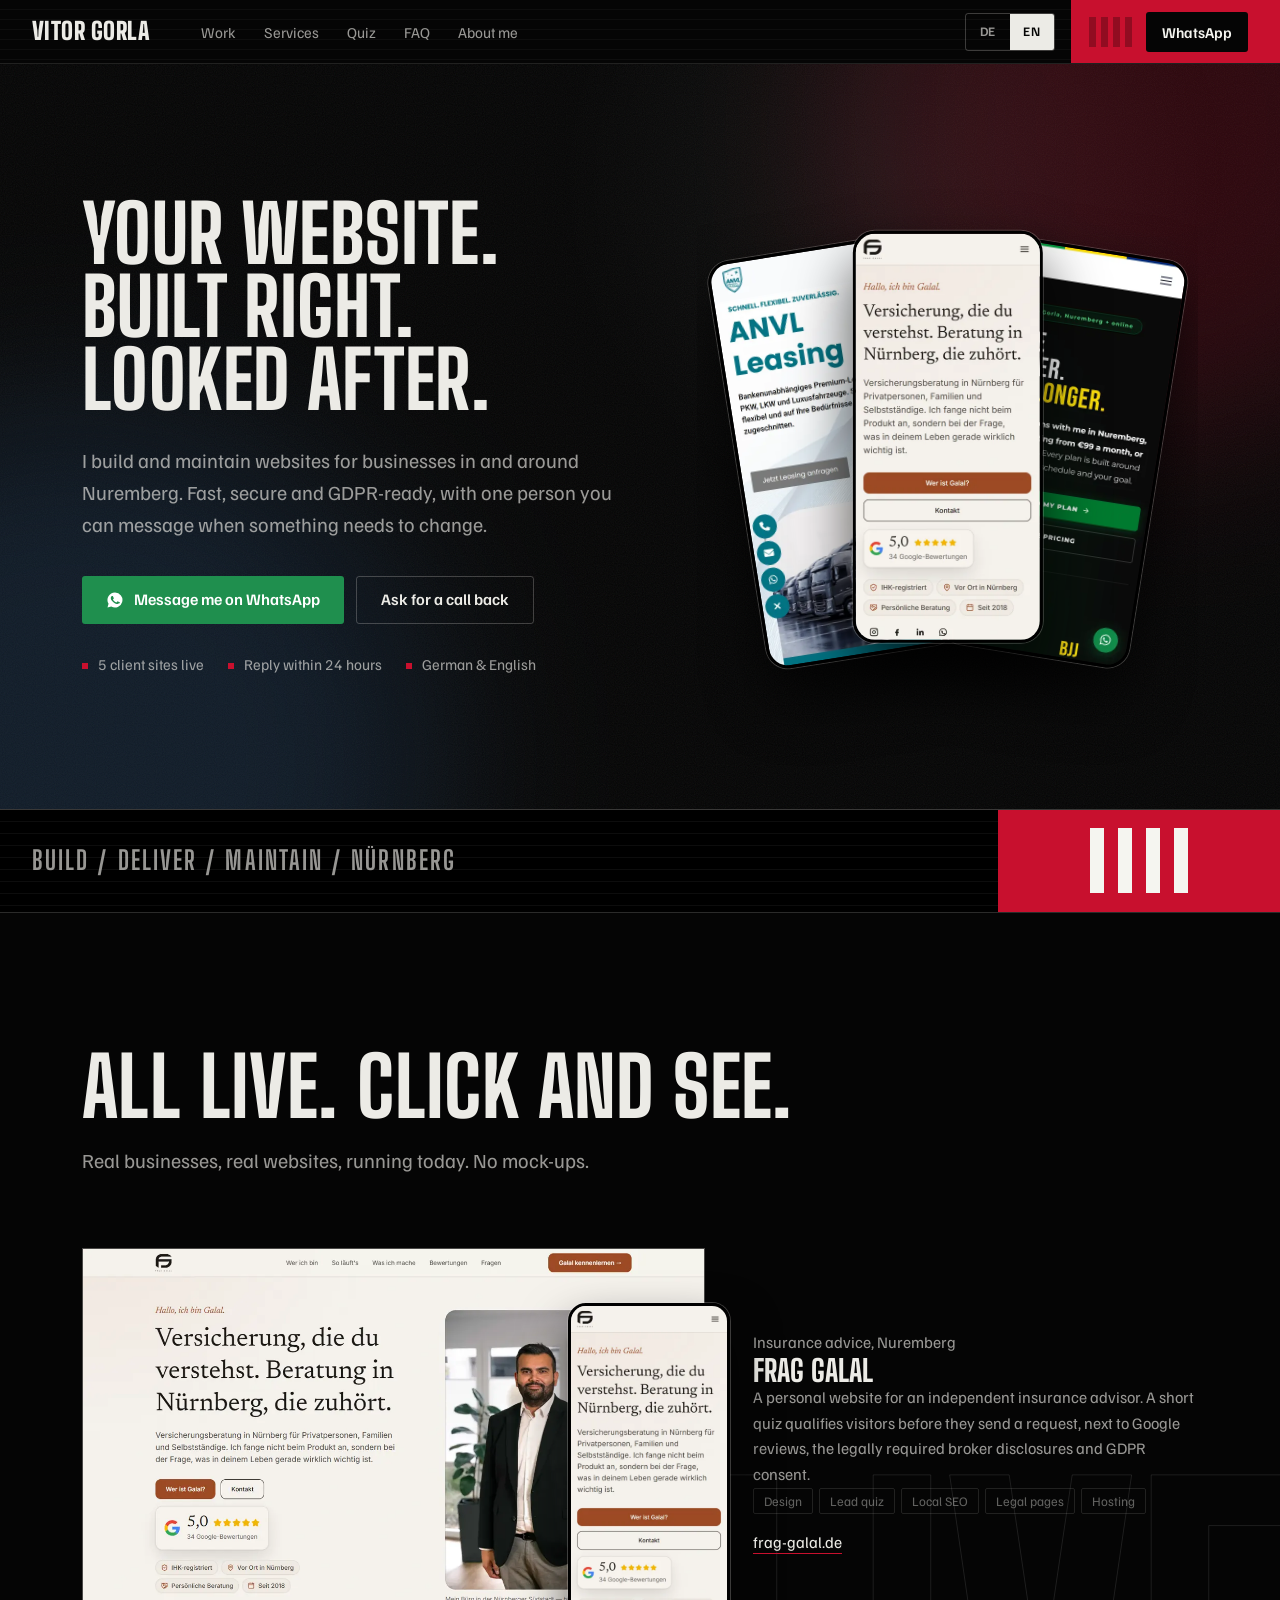
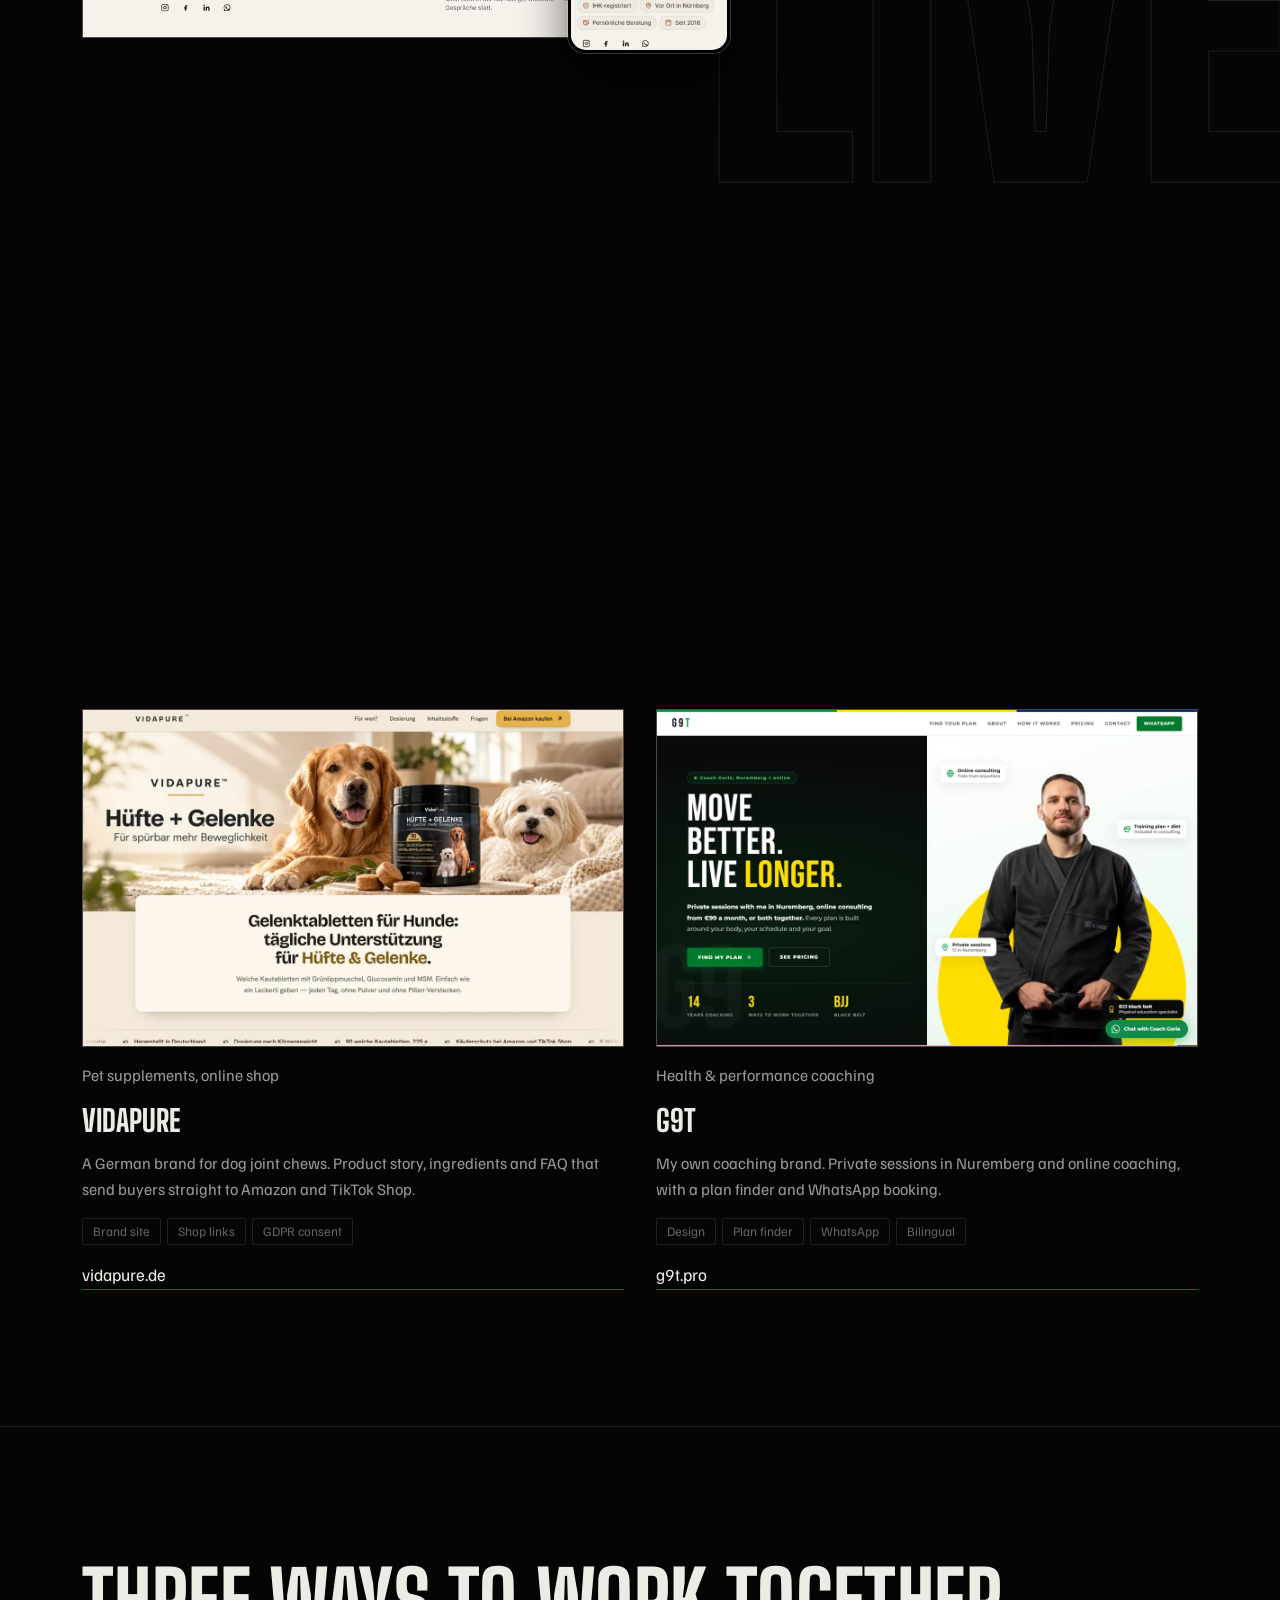
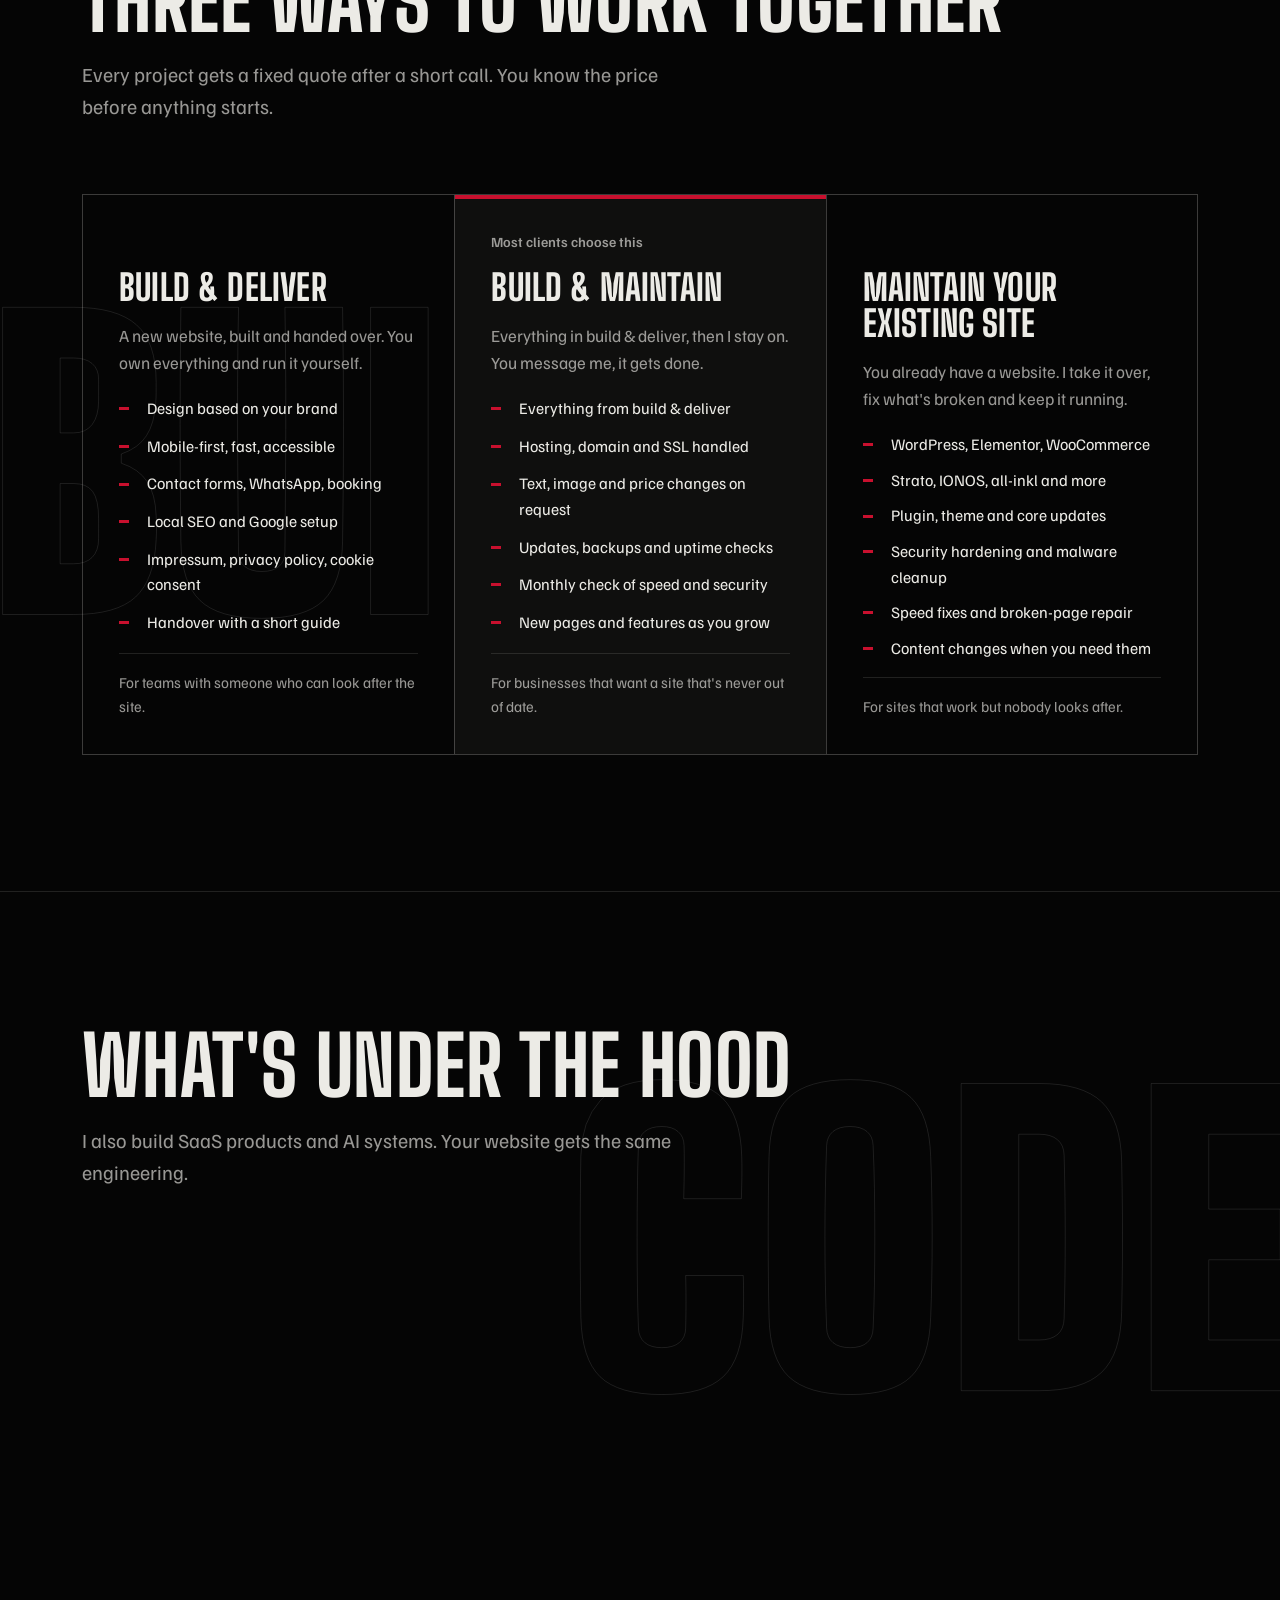
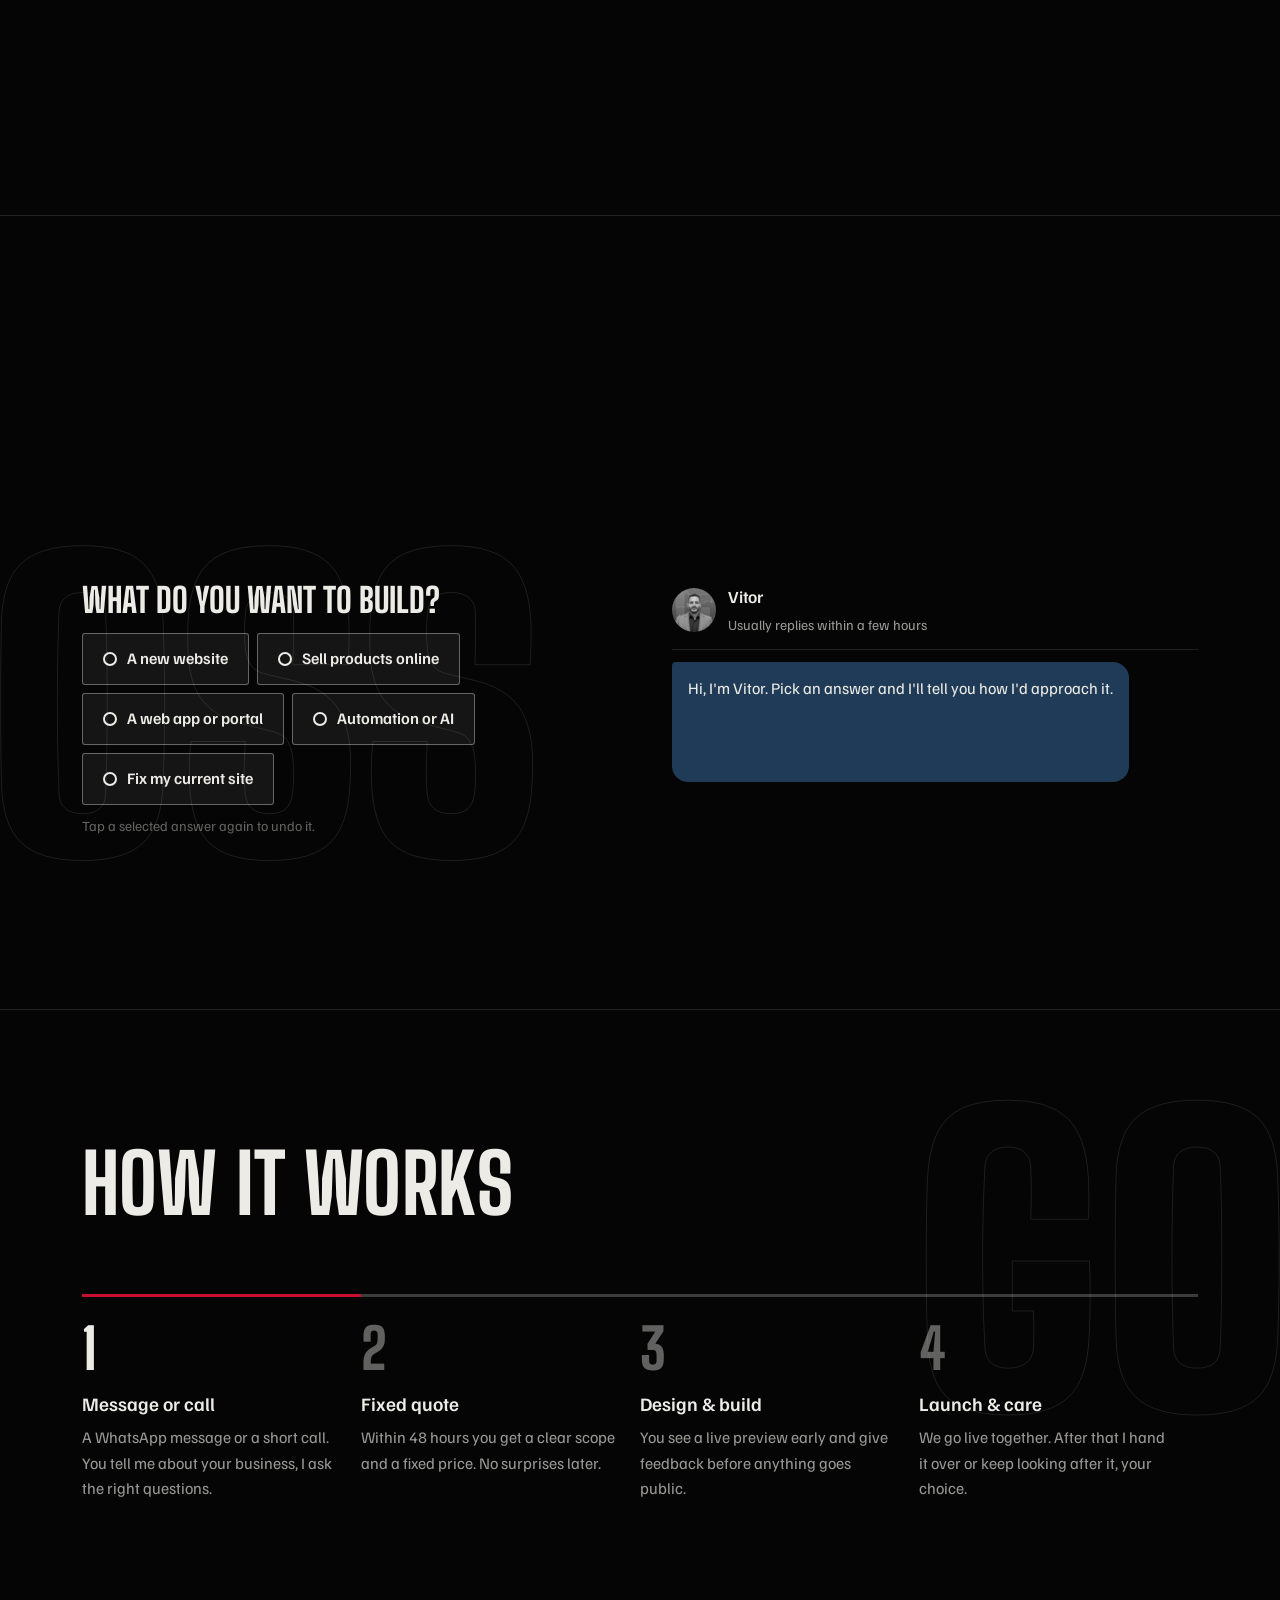
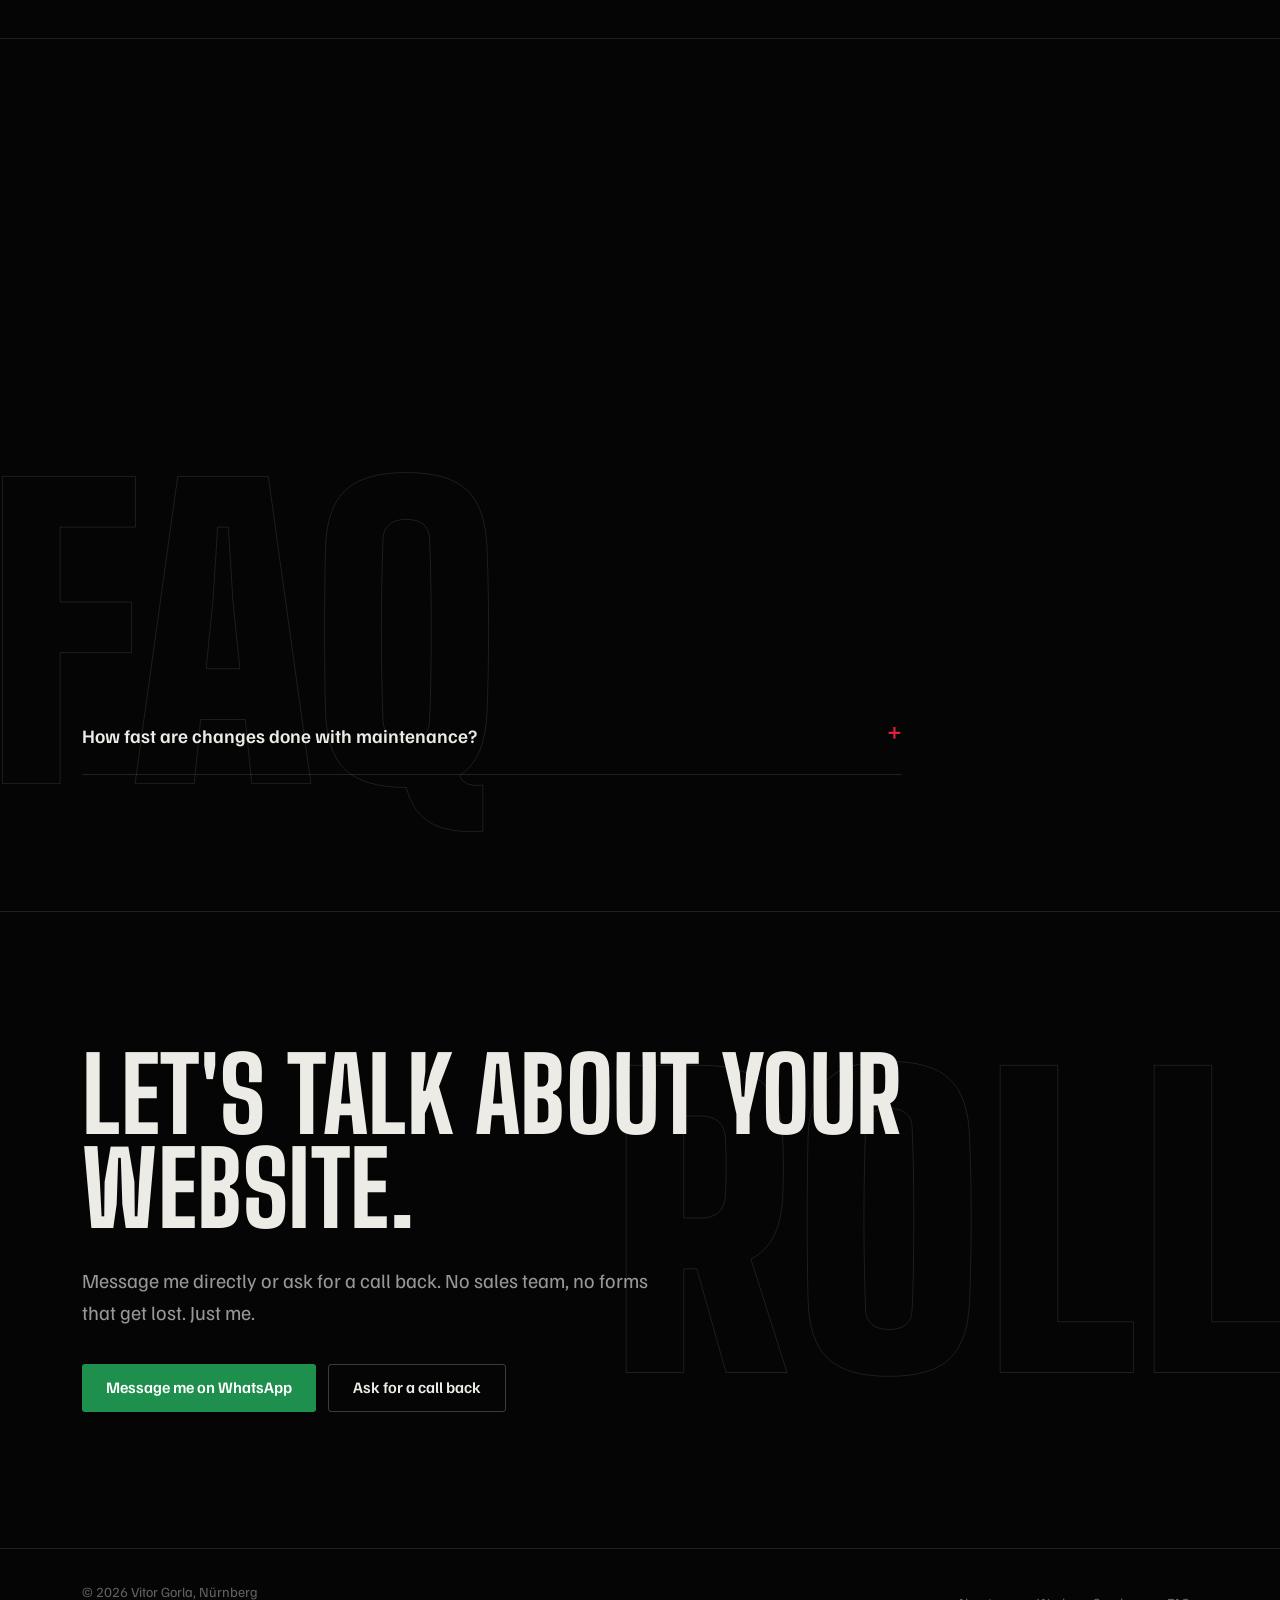
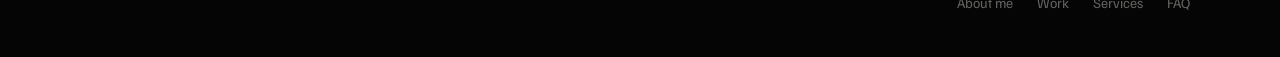
==== commit 53da584d: "feat: quiz unlock rule, hover/pinned steppers, mobile tap targets - Quiz: clearer buttons with radio" ====
--- a/services.html
+++ b/services.html
@@ -178,7 +178,7 @@
       <h2 class="h2" id="ways-h"><span data-l="en">Three ways to work together</span><span data-l="de">Drei Wege der Zusammenarbeit</span></h2>
       <p class="lead"><span data-l="en">Every project gets a fixed quote after a short call. You know the price before anything starts.</span><span data-l="de">Jedes Projekt bekommt nach einem kurzen Call ein festes Angebot. Du kennst den Preis, bevor es losgeht.</span></p>
     </div>
-    <div class="ways">
+    <div class="ways" data-steps="1">
       <article class="way">
         <p class="way-tag"></p>
         <h3 class="h3"><span data-l="en">Build &amp; deliver</span><span data-l="de">Bauen &amp; übergeben</span></h3>
@@ -286,6 +286,7 @@
               <label class="opt"><input type="radio" name="goal" value="auto"><span><span data-l="en">Automation or AI</span><span data-l="de">Automatisierung oder KI</span></span></label>
               <label class="opt"><input type="radio" name="goal" value="fix"><span><span data-l="en">Fix my current site</span><span data-l="de">Meine Seite reparieren</span></span></label>
             </div>
+            <p class="q-hint"><span data-l="en">Tap a selected answer again to undo it.</span><span data-l="de">Tippe eine gewählte Antwort erneut an, um sie zurückzunehmen.</span></p>
           </fieldset>
         </div>
         <div class="q-step" data-key="site" hidden>
@@ -372,7 +373,7 @@
     <div class="sec-head">
       <h2 class="h2" id="process-h"><span data-l="en">How it works</span><span data-l="de">So läuft es ab</span></h2>
     </div>
-    <ol class="process">
+    <ol class="process" data-steps="0">
       <li>
         <h3><span data-l="en">Message or call</span><span data-l="de">Nachricht oder Call</span></h3>
         <p><span data-l="en">A WhatsApp message or a short call. You tell me about your business, I ask the right questions.</span><span data-l="de">Eine WhatsApp oder ein kurzer Anruf. Du erzählst von deinem Unternehmen, ich stelle die richtigen Fragen.</span></p>
--- a/assets/site.css
+++ b/assets/site.css
@@ -193,7 +193,10 @@
 .step { padding: 24px 20px 8px 0; position: relative; }
 .step + .step { padding-left: 20px; border-left: 1px solid var(--line); }
 .step-year { font-family: var(--ff-d); font-weight: 800; font-size: 40px; line-height: 1; display: block; margin-bottom: 12px; }
-.step--belt .step-year { color: var(--red-hi); }
+.step { transition: box-shadow .3s var(--ease-out), opacity .3s; }
+.step-year { transition: color .3s; }
+.step.is-active { box-shadow: inset 0 3px 0 var(--red); }
+.step.is-active .step-year { color: var(--red-hi); }
 .step h3 { font-size: 17px; font-weight: 600; margin-bottom: 6px; }
 .step p { font-size: 15px; color: var(--muted); }
 
@@ -266,7 +269,7 @@
 .side-links a { display: grid; gap: 2px; padding: 18px 20px; background: var(--black); transition: background .15s; }
 .side-links a:hover { background: var(--surface); }
 .side-links strong { font-weight: 600; }
-.side-links span { font-size: 14px; color: var(--muted); }
+.side-links a > span { font-size: 14px; color: var(--muted); }
 .avail { margin-top: 20px; font-size: 15px; color: var(--muted); }
 .avail b { color: #4ade80; font-weight: 600; }
 
@@ -319,7 +322,8 @@
 .ways { display: grid; grid-template-columns: repeat(3, 1fr); border: 1px solid var(--line-h); }
 .way { padding: clamp(24px, 3vw, 36px); display: flex; flex-direction: column; gap: 16px; }
 .way + .way { border-left: 1px solid var(--line-h); }
-.way--main { background: var(--surface); box-shadow: inset 0 4px 0 var(--red); }
+.way { transition: background .3s, box-shadow .3s var(--ease-out), opacity .3s; }
+.way.is-active { background: var(--surface); box-shadow: inset 0 4px 0 var(--red); }
 .way-tag { font-size: 14px; font-weight: 600; color: var(--red-hi); min-height: 1.6em; }
 .way p { color: var(--muted); }
 .way ul { display: grid; gap: 10px; margin-top: 4px; flex: 1; }
@@ -340,23 +344,32 @@
 .q-step legend { font-family: var(--ff-d); font-weight: 800; font-size: clamp(26px, 3vw, 34px); text-transform: uppercase; line-height: 1; margin-bottom: 16px; }
 .q-step fieldset { border: none; }
 .q-step[hidden] { display: none; }
+.q-step { animation: pop .4s var(--ease-out) both; }
+.q-hint { font-size: 14px; color: var(--subtle); margin-top: 10px; }
 .opts { display: flex; flex-wrap: wrap; gap: 8px; }
 .opt { position: relative; }
 .opt input { position: absolute; opacity: 0; inset: 0; cursor: pointer; }
-.opt span {
-  display: inline-flex; align-items: center; min-height: 48px; padding: 0 18px;
-  border: 1px solid var(--line-h); border-radius: 3px; font-size: 16px; font-weight: 500;
-  transition: background .15s, border-color .15s, color .15s;
-}
-.opt input:hover + span { border-color: var(--gi); }
+.opt > span {
+  display: inline-flex; align-items: center; gap: 10px; min-height: 52px; padding: 0 20px;
+  background: rgba(236,235,230,.07); border: 1px solid rgba(236,235,230,.38); border-radius: 3px;
+  font-size: 16px; font-weight: 600; color: var(--gi); cursor: pointer;
+  transition: background .15s, border-color .15s, color .15s, transform .15s;
+}
+.opt > span::before {
+  content: ''; width: 14px; height: 14px; border-radius: 50%; border: 2px solid currentColor; flex-shrink: 0;
+  transition: background .15s, box-shadow .15s;
+}
+.opt input:hover + span { background: rgba(236,235,230,.14); border-color: var(--gi); }
+.opt input:active + span { transform: scale(.98); }
 .opt input:checked + span { background: var(--gi); color: var(--black); border-color: var(--gi); }
+.opt input:checked + span::before { background: var(--red); border-color: var(--red); box-shadow: inset 0 0 0 2px var(--gi); }
 .opt input:focus-visible + span { outline: 2px solid var(--tape); outline-offset: 3px; }
 
 .chat { position: sticky; top: calc(var(--nav-h) + 24px); display: grid; gap: 12px; }
 .chat-head { display: flex; align-items: center; gap: 12px; padding-bottom: 12px; border-bottom: 1px solid var(--line); }
 .chat-head img { width: 44px; height: 44px; border-radius: 50%; object-fit: cover; filter: grayscale(1); }
 .chat-head strong { display: block; font-weight: 600; }
-.chat-head span { font-size: 14px; color: var(--muted); }
+.chat-head div > span { font-size: 14px; color: var(--muted); }
 .msgs { display: grid; gap: 10px; min-height: 120px; }
 .msg {
   justify-self: start; max-width: 92%; padding: 14px 16px; background: var(--mat);
@@ -370,8 +383,10 @@
 
 /* Process (a real sequence) */
 .process { display: grid; grid-template-columns: repeat(4, 1fr); gap: 0; counter-reset: p; }
-.process li { padding: 24px 24px 0 0; border-top: 3px solid var(--line-h); counter-increment: p; }
-.process li:first-child { border-top-color: var(--red); }
+.process li { padding: 24px 24px 0 0; border-top: 3px solid var(--line-h); counter-increment: p; transition: border-color .3s, opacity .3s; }
+.process li.is-active { border-top-color: var(--red); }
+.process li::before { transition: color .3s; }
+.process li.is-active::before { color: var(--gi); }
 .process li::before { content: counter(p); font-family: var(--ff-d); font-weight: 800; font-size: 56px; line-height: 1; display: block; margin-bottom: 12px; color: var(--subtle); }
 .process h3 { font-size: 19px; font-weight: 600; margin-bottom: 6px; }
 .process p { color: var(--muted); font-size: 16px; }
@@ -509,3 +524,38 @@
   .sec[data-bg]::before { transform: translate3d(0, -50%, 0); }
   .shot-phone, .fan figure { translate: none; }
 }
+
+/* ═══════════════════════════════════════════
+   STEPPERS ([data-steps]): path, ways, process
+   Desktop: the active item follows the pointer.
+   Mobile: section pins and slides sideways item by item.
+═══════════════════════════════════════════ */
+.pin-dots { display: none; }
+@media (hover: hover) and (min-width: 860px) {
+  [data-steps] > * { cursor: default; }
+  [data-steps]:hover > :not(.is-active) { opacity: .5; }
+}
+@media (max-width: 859px) {
+  .pin.is-pinned .pin-stick {
+    position: sticky; top: calc(var(--nav-h) + 12px); overflow: hidden;
+    min-height: calc(100svh - var(--nav-h) - 24px); display: flex; flex-direction: column; justify-content: center;
+  }
+  .pin.is-pinned .sec-head { margin-bottom: 28px; }
+  .pin.is-pinned [data-steps] { display: flex; gap: 14px; border: none; position: relative; will-change: transform; transition: transform .55s var(--ease-out); }
+  .pin.is-pinned [data-steps] > * { flex: 0 0 min(84vw, 380px); opacity: .4; transition: opacity .3s; }
+  .pin.is-pinned [data-steps] > .is-active { opacity: 1; }
+  .pin.is-pinned .step { border: 1px solid var(--line-h); border-bottom: 1px solid var(--line-h); padding: 20px; }
+  .pin.is-pinned .way { border: 1px solid var(--line-h); }
+  .pin.is-pinned .way + .way { border-top: 1px solid var(--line-h); }
+  .pin.is-pinned .process li { padding-right: 0; }
+  .pin.is-pinned .pin-dots { display: flex; gap: 6px; margin-top: 18px; }
+  .pin-dots i { width: 24px; height: 4px; background: var(--line-h); transition: background .3s; }
+  .pin-dots i.on { background: var(--red); }
+}
+
+/* ── Tap targets: ≥44px hit areas without changing the look ── */
+.logo { display: inline-flex; align-items: center; min-height: 44px; min-width: 44px; }
+.text-link { position: relative; }
+.text-link::after { content: ''; position: absolute; inset: -12px -6px; }
+.foot nav { gap: 4px 8px; }
+.foot nav a { display: inline-flex; align-items: center; min-height: 44px; padding-inline: 8px; }
